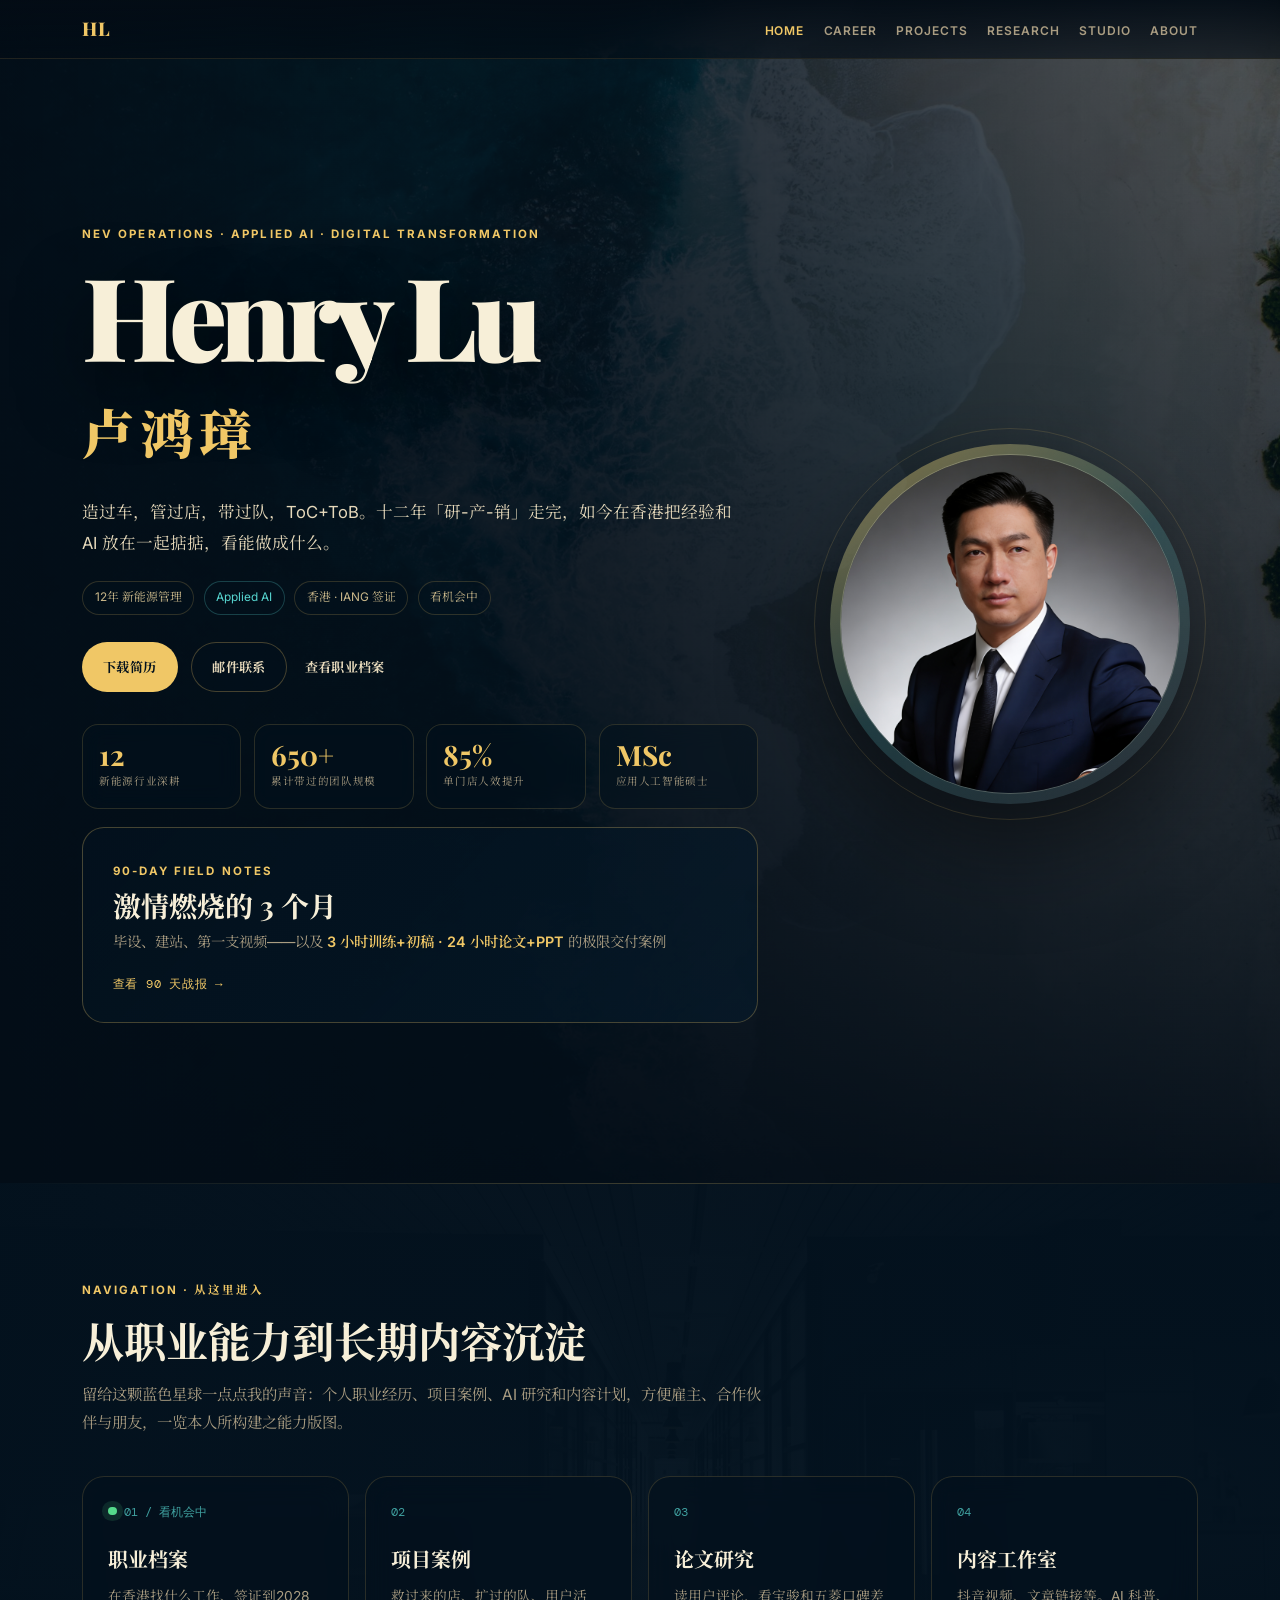
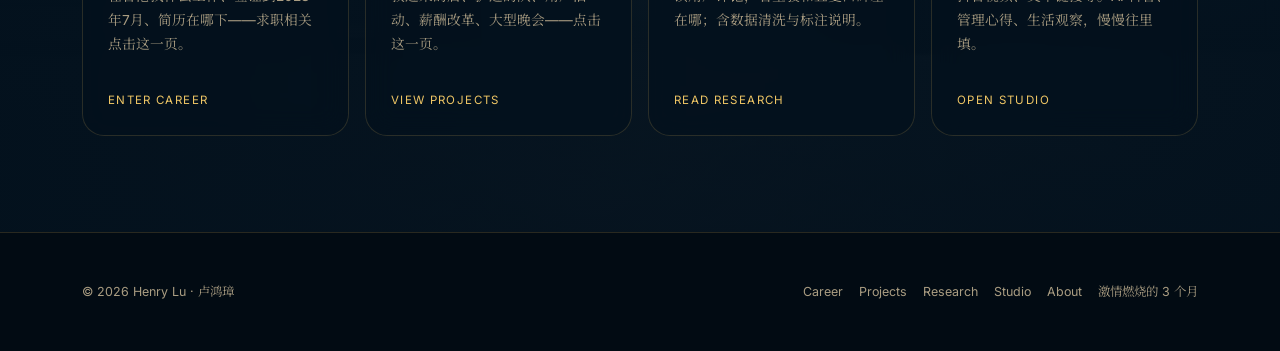
==== index.html @ b880b1a6 "Rewrite site copy: plain voice, no buzzwords, warmer tone. Align labels and body text across home, a" ====
﻿<!DOCTYPE html>
<html lang="zh-CN">

<head>
  <meta charset="UTF-8">
  <meta name="viewport" content="width=device-width, initial-scale=1.0">
  <link rel="icon"
    href="data:image/svg+xml,<svg xmlns=%22http://www.w3.org/2000/svg%22 viewBox=%220 0 100 100%22><text y=%22.9em%22 font-size=%2290%22>🌊</text></svg>">
  <title>Henry Lu | 卢鸿璋</title>
  <meta name="description" content="Henry Lu / 卢鸿璋，12年新能源汽车全链路操盘者，香港应用人工智能硕士，用 AI 系统化业务洞察、职业转型与内容生产。">
  <meta property="og:title" content="Henry Lu / 卢鸿璋">
  <meta property="og:description" content="12年新能源汽车操盘经验 × Applied AI × 内容生产系统。">
  <meta property="og:type" content="website">
  <meta property="og:url" content="https://hongzhangxiu.xyz/">
  <meta property="og:image" content="https://hongzhangxiu.xyz/assets/img/photo_hero.png">
  <meta name="twitter:card" content="summary_large_image">
  <link rel="preconnect" href="https://fonts.googleapis.com">
  <link rel="preconnect" href="https://fonts.gstatic.com" crossorigin>
  <link
    href="https://fonts.googleapis.com/css2?family=Playfair+Display:wght@500;700;800;900&family=Noto+Serif+SC:wght@400;600;700;900&family=Inter:wght@400;500;600;700&family=DM+Mono&display=swap"
    rel="stylesheet">
  <link rel="stylesheet" href="css/site.css">
</head>

<body data-page="home">
  <nav class="nav">
    <div class="nav-inner">
      <a href="index.html" class="nav-logo">HL</a>
      <ul class="nav-links">
        <li><a href="index.html" data-nav="home">Home</a></li>
        <li><a href="career.html" data-nav="career">Career</a></li>
        <li><a href="projects.html" data-nav="projects">Projects</a></li>
        <li><a href="research.html" data-nav="research">Research</a></li>
        <li><a href="studio.html" data-nav="studio">Studio</a></li>
        <li><a href="about.html" data-nav="about">About</a></li>
      </ul>
    </div>
  </nav>
  <section class="hero">
    <div class="hero-bg"></div>
    <div class="hero-content">
      <div class="hero-text rev">
        <div class="eyebrow">NEV Operations · Applied AI · Digital Transformation</div>
        <h1 class="hero-name">Henry Lu</h1>
        <div class="hero-cn">卢鸿璋</div>
        <p class="hero-sub">造过车，管过店，带过队，ToC+ToB。十二年「研-产-销」走完，如今在香港把经验和 AI 放在一起掂掂，看能做成什么。</p>
        <div class="identity-row">
          <span class="pill">12年 新能源管理</span><span class="pill cyan">Applied AI</span><span class="pill">香港 · IANG 签证</span><span class="pill">看机会中</span>
        </div>
        <div class="hero-cta"><a class="btn btn-primary" href="assets/docs/卢鸿璋的简历_2026.pdf" download>下载简历</a><a
            class="btn btn-ghost" href="mailto:hongzhang99@163.com">邮件联系</a><a class="btn btn-text"
            href="career.html">查看职业档案</a></div>
        <div class="hero-stats">
          <div class="stat"><strong>12</strong><span>新能源行业深耕</span></div>
          <div class="stat"><strong>650+</strong><span>累计带过的团队规模</span></div>
          <div class="stat"><strong>85%</strong><span>单门店人效提升</span></div>
          <div class="stat"><strong>MSc</strong><span>应用人工智能硕士</span></div>
        </div>
        <a class="journey-banner journey-banner-hero rev" href="journey.html">
          <div class="journey-banner-inner">
            <div class="journey-banner-text">
              <span class="sec-label">90-Day Field Notes</span>
              <h3>激情燃烧的 3 个月</h3>
              <p>毕设、建站、第一支视频——以及 <strong>3 小时训练+初稿 · 24 小时论文+PPT</strong> 的极限交付案例</p>
            </div>
            <span class="journey-banner-arrow">查看 90 天战报 →</span>
          </div>
        </a>
      </div>
      <div class="hero-photo rev"><img src="assets/img/photo_hero.png" width="1024" height="1365"
          alt="Henry Lu portrait"></div>
    </div>
  </section>
  <div class="wave"></div>
  <section class="section-bg bg-office">
    <div class="container">
      <div class="rev">
        <div class="sec-label">Navigation · 从这里进入</div>
        <h2 class="sec-title">从职业能力到长期内容沉淀</h2>
        <p class="sec-desc">留给这颗蓝色星球一点点我的声音：个人职业经历、项目案例、AI 研究和内容计划，方便雇主、合作伙伴与朋友，一览本人所构建之能力版图。</p>
      </div>
      <div class="portal-grid">
        <a class="portal-card rev" href="career.html">
          <div class="portal-num"><span class="open-dot"></span>01 / 看机会中</div>
          <h3>职业档案</h3>
          <p>在香港找什么工作、签证到2028年7月、简历在哪下——求职相关点击这一页。</p>
          <div class="portal-arrow">Enter Career</div>
        </a>
        <a class="portal-card rev" href="projects.html">
          <div class="portal-num">02</div>
          <h3>项目案例</h3>
          <p>救过来的店、扩过的队、用户活动、薪酬改革、大型晚会——点击这一页。</p>
          <div class="portal-arrow">View Projects</div>
        </a>
        <a class="portal-card rev" href="research.html">
          <div class="portal-num">03</div>
          <h3>论文研究</h3>
          <p>读用户评论，看宝骏和五菱口碑差在哪；含数据清洗与标注说明。</p>
          <div class="portal-arrow">Read Research</div>
        </a>
        <a class="portal-card rev" href="studio.html">
          <div class="portal-num">04</div>
          <h3>内容工作室</h3>
          <p>抖音视频、文章链接等。AI 科普、管理心得、生活观察，慢慢往里填。</p>
          <div class="portal-arrow">Open Studio</div>
        </a>
      </div>
    </div>
  </section>
  <footer>
    <div class="container footer-inner">
      <div>&copy; 2026 Henry Lu · 卢鸿璋</div>
      <div class="footer-links">
        <a href="career.html">Career</a>
        <a href="projects.html">Projects</a>
        <a href="research.html">Research</a>
        <a href="studio.html">Studio</a>
        <a href="about.html">About</a>
        <a href="journey.html">激情燃烧的 3 个月</a>
      </div>
    </div>
  </footer>
  <script src="js/site.js"></script>
</body>

</html>
---- css/site.css ----
*{margin:0;padding:0;box-sizing:border-box}
:root{
  --deep:#03111d;--deep2:#061a2a;--ink:#081018;
  --sand:#f7efd8;--sand2:#e6d9bb;--sand3:#cbb98b;
  --gold:#d4a574;--gold2:#f0c766;--cyan:#57d7d1;
  --text:#f2ead6;--muted:#aa9d82;
  --glass:rgba(3,17,29,.68);--glass2:rgba(255,255,255,.045);--border:rgba(240,199,102,.16);
  --radius:18px;--max:1180px;
}
html{scroll-behavior:smooth}
body{font-family:'Inter','Noto Serif SC',-apple-system,BlinkMacSystemFont,'Segoe UI','Microsoft YaHei',Arial,sans-serif;background:var(--deep);color:var(--text);line-height:1.75;-webkit-font-smoothing:antialiased;overflow-x:hidden}
h1,h2,h3{font-family:'Playfair Display','Noto Serif SC',Georgia,'Times New Roman','Microsoft YaHei',serif}
a{color:var(--gold2);text-decoration:none;transition:color .2s,border-color .2s,transform .25s,background .25s}
a:hover{color:var(--gold)}
::selection{background:var(--gold);color:var(--deep)}
.nav{position:fixed;top:0;width:100%;z-index:50;background:linear-gradient(180deg,rgba(3,12,21,.94),rgba(3,12,21,.62));backdrop-filter:blur(18px);border-bottom:1px solid rgba(240,199,102,.12)}
.nav-inner{max-width:var(--max);height:58px;margin:0 auto;padding:0 2rem;display:flex;align-items:center;gap:2rem}
.nav-logo{font-family:'Playfair Display',serif;font-weight:800;font-size:1.18rem;color:var(--gold2);margin-right:auto;letter-spacing:.04em}
.nav-links{display:flex;gap:1.2rem;list-style:none;flex-wrap:wrap}.nav-links a{font-size:.75rem;text-transform:uppercase;letter-spacing:.08em;color:var(--muted);font-weight:600}.nav-links a.active,.nav-links a:hover{color:var(--gold2)}
.container{max-width:var(--max);margin:0 auto;padding:0 2rem}.narrow{max-width:760px}.mono{font-family:'DM Mono',monospace}.accent-cyan{color:var(--cyan)}
.btn{display:inline-flex;align-items:center;justify-content:center;padding:.8rem 1.25rem;border-radius:999px;font-size:.82rem;font-weight:700;border:1px solid transparent;letter-spacing:.03em}.btn-primary{background:var(--gold2);color:var(--deep)}.btn-primary:hover{background:var(--gold);color:var(--deep);transform:translateY(-2px)}.btn-ghost{border-color:rgba(240,199,102,.28);color:var(--sand2);background:rgba(3,17,29,.38)}.btn-ghost:hover{border-color:var(--gold2);color:var(--gold2);transform:translateY(-2px)}.btn-text{padding:.8rem .2rem;color:var(--sand2);background:transparent}.btn-text:hover{color:var(--gold2);transform:translateX(3px)}
.hero{position:relative;min-height:100vh;display:flex;align-items:center;overflow:hidden}.hero-bg{position:absolute;inset:0;background:url('../assets/img/ocean_deep.jpg') center/cover no-repeat;transform:scale(1.03)}.hero-bg::after{content:'';position:absolute;inset:0;background:linear-gradient(90deg,rgba(3,13,23,.98),rgba(3,13,23,.84) 48%,rgba(3,13,23,.55)),linear-gradient(180deg,rgba(3,13,23,.12),rgba(3,13,23,.96)),radial-gradient(circle at 72% 36%,rgba(87,215,209,.18),transparent 25%)}
.hero-content{position:relative;z-index:2;width:100%;display:grid;grid-template-columns:minmax(0,1.618fr) minmax(280px,.9fr);gap:clamp(2.2rem,5vw,4.8rem);align-items:center;max-width:var(--max);margin:0 auto;padding:8rem 2rem 4rem}.eyebrow,.page-eyebrow,.sec-label{font-size:.72rem;letter-spacing:.18em;text-transform:uppercase;color:var(--gold2);font-weight:700;margin-bottom:.9rem}.hero-name{font-size:clamp(4rem,9vw,7.6rem);font-weight:900;line-height:.96;letter-spacing:-.055em;color:var(--sand);text-shadow:0 22px 70px rgba(0,0,0,.58)}.hero-cn{font-family:'Noto Serif SC',serif;font-size:clamp(2rem,4.2vw,3.3rem);color:var(--gold2);font-weight:900;letter-spacing:.1em;margin:1rem 0 1.2rem}.hero-sub{font-size:1.04rem;color:var(--sand2);max-width:660px;line-height:1.9;margin-bottom:1.3rem}.identity-row{display:flex;gap:.6rem;flex-wrap:wrap;margin-bottom:1.7rem}.pill{padding:.35rem .72rem;border:1px solid rgba(240,199,102,.18);border-radius:999px;background:rgba(3,17,29,.42);font-size:.74rem;color:var(--sand3)}.pill.cyan{border-color:rgba(87,215,209,.25);color:var(--cyan)}.hero-cta{display:flex;gap:.85rem;flex-wrap:wrap;margin-bottom:2rem}.hero-stats{display:grid;grid-template-columns:repeat(4,minmax(0,1fr));gap:.8rem;max-width:760px}.stat{min-width:0;padding:1rem;background:rgba(3,17,29,.54);border:1px solid var(--border);border-radius:16px;backdrop-filter:blur(12px)}.stat strong{display:block;font-family:'Playfair Display',serif;font-size:1.75rem;color:var(--gold2);line-height:1}.stat span{display:block;margin-top:.25rem;color:var(--muted);font-size:.66rem;letter-spacing:.06em;text-transform:uppercase}.hero-photo{position:relative;justify-self:center;width:min(360px,100%);aspect-ratio:1;border-radius:50%;padding:10px;background:linear-gradient(145deg,rgba(240,199,102,.5),rgba(87,215,209,.16),rgba(255,255,255,.05));box-shadow:0 35px 100px rgba(0,0,0,.52)}.hero-photo::after{content:'';position:absolute;inset:-16px;border-radius:50%;border:1px solid rgba(240,199,102,.14);pointer-events:none}.hero-photo img{width:100%;height:100%;object-fit:cover;object-position:50% 38%;border-radius:50%;border:1px solid rgba(247,239,216,.22);display:block}
.page-hero{position:relative;min-height:52vh;display:flex;align-items:flex-end;margin-top:58px;overflow:hidden}.page-hero-bg{position:absolute;inset:0;background:var(--page-bg,url('../assets/img/ocean_waves_hd.jpg')) center/cover no-repeat;transform:scale(1.04)}.page-hero-bg::after{content:'';position:absolute;inset:0;background:radial-gradient(circle at 80% 32%,rgba(87,215,209,.18),transparent 24%),linear-gradient(180deg,rgba(3,13,23,.5),rgba(3,13,23,.96) 82%)}.page-hero .container{position:relative;z-index:2;padding:5rem 2rem 4rem}.page-title{font-size:clamp(2.4rem,5vw,4.3rem);line-height:1.08;color:var(--sand);font-weight:900;max-width:880px}.page-lead{margin-top:1rem;color:var(--sand2);font-size:1.04rem;line-height:1.9;max-width:720px}.page-bg-career{--page-bg:url('../assets/img/office_cityview.jpg')}.page-bg-projects{--page-bg:url('../assets/img/ocean_waves_hd.jpg')}.page-bg-research{--page-bg:url('../assets/img/hero_mountain.jpg')}.page-bg-studio{--page-bg:url('../assets/img/office_team.jpg')}.page-bg-about{--page-bg:url('../assets/img/ocean_calm.jpg')}
section{position:relative;padding:96px 0;background:linear-gradient(180deg,rgba(3,17,29,.98),rgba(6,26,42,.94),rgba(3,17,29,.98))}.section-bg::before{content:'';position:absolute;inset:0;background:var(--section-bg) center/cover no-repeat;opacity:.12}.section-bg::after{content:'';position:absolute;inset:0;background:linear-gradient(90deg,rgba(3,17,29,.97),rgba(3,17,29,.78),rgba(3,17,29,.94))}section .container{position:relative;z-index:1}.bg-ocean{--section-bg:url('../assets/img/ocean_waves_hd.jpg')}.bg-office{--section-bg:url('../assets/img/office_cityview.jpg')}.bg-mountain{--section-bg:url('../assets/img/hero_mountain.jpg')}.bg-team{--section-bg:url('../assets/img/office_team.jpg')}.bg-calm{--section-bg:url('../assets/img/ocean_calm.jpg')}.sec-title{font-size:clamp(1.8rem,3.3vw,2.7rem);line-height:1.25;color:var(--sand);max-width:800px}.sec-desc{color:var(--muted);font-size:.96rem;line-height:1.85;max-width:680px;margin-top:.8rem;margin-bottom:2.4rem}.wave{height:1px;background:linear-gradient(90deg,transparent,rgba(240,199,102,.24),transparent)}
.portal-grid{display:grid;grid-template-columns:repeat(4,minmax(0,1fr));gap:1rem}.portal-card{position:relative;display:flex;min-height:260px;padding:1.55rem;border:1px solid var(--border);border-radius:22px;background:var(--glass);backdrop-filter:blur(14px);overflow:hidden;flex-direction:column}.portal-card:hover{transform:translateY(-4px);border-color:rgba(240,199,102,.34)}.portal-num{font-family:'DM Mono',monospace;color:rgba(87,215,209,.72);font-size:.74rem;margin-bottom:1.2rem}.portal-card h3{font-size:1.25rem;color:var(--sand);margin-bottom:.55rem}.portal-card p{color:var(--muted);font-size:.86rem;line-height:1.72}.portal-arrow{margin-top:auto;padding-top:1.2rem;color:var(--gold2);font-size:.72rem;text-transform:uppercase;letter-spacing:.12em}.open-dot{display:inline-block;width:.55rem;height:.55rem;border-radius:50%;background:#55d98b;box-shadow:0 0 0 6px rgba(85,217,139,.12);margin-right:.45rem}.card-grid{display:grid;grid-template-columns:repeat(2,minmax(0,1fr));gap:1.2rem;align-items:stretch}.card,.feature-card{background:var(--glass);border:1px solid var(--border);border-radius:20px;padding:1.6rem;backdrop-filter:blur(12px)}.feature-card{padding:2rem;min-width:0}.feature-card.wide{grid-column:span 2}.feature-card.has-media.wide{display:grid;grid-template-columns:minmax(0,1.15fr) minmax(260px,.85fr);gap:1.6rem;align-items:start}.feature-card.has-media .card-photo{margin:0;min-width:0}.feature-card.has-media .card-photo img{width:100%;height:auto;display:block;border-radius:16px;border:1px solid rgba(247,239,216,.18);object-fit:cover;aspect-ratio:4/3;box-shadow:0 18px 50px rgba(0,0,0,.4)}.feature-card.has-media .card-photo figcaption{margin-top:.55rem;font-size:.72rem;color:var(--muted);line-height:1.5}.metric{font-family:'Playfair Display',serif;font-size:clamp(2rem,3.6vw,3.1rem);line-height:1;color:var(--gold2);margin-bottom:.8rem;overflow-wrap:anywhere}.tag{font-size:.68rem;text-transform:uppercase;letter-spacing:.12em;color:var(--cyan);font-family:'DM Mono',monospace;margin-bottom:.5rem}.card h3,.feature-card h3{font-size:1.18rem;color:var(--sand);margin-bottom:.5rem}.card p,.feature-card p,.card li,.feature-card li{color:var(--muted);font-size:.88rem;line-height:1.75}.feature-card ul{margin:.8rem 0 0 1.1rem}.tags{display:flex;flex-wrap:wrap;gap:.4rem;margin-top:1rem}.tags span{font-size:.72rem;color:var(--sand3);border:1px solid rgba(240,199,102,.14);border-radius:999px;padding:.18rem .55rem;background:rgba(255,255,255,.03)}
.timeline{position:relative;padding-left:2.2rem}.timeline::before{content:'';position:absolute;left:5px;top:0;bottom:0;width:1px;background:linear-gradient(var(--gold2),rgba(240,199,102,.05))}.tl-item{position:relative;margin-bottom:2rem}.tl-item::before{content:'';position:absolute;left:-2.2rem;top:.45rem;width:11px;height:11px;border-radius:50%;background:var(--gold2);box-shadow:0 0 18px rgba(240,199,102,.35)}.tl-period{font-family:'DM Mono',monospace;font-size:.72rem;color:var(--cyan);margin-bottom:.25rem}.tl-item h3{font-size:1.1rem;color:var(--sand);margin-bottom:.15rem}.tl-org,.tl-desc{color:var(--muted);font-size:.88rem;max-width:760px}.res-grid,.pipe-steps{display:grid;grid-template-columns:repeat(4,minmax(0,1fr));gap:1rem}.pipe-steps{margin-top:1.25rem}.rg,.pipe-step{display:flex;flex-direction:column;align-items:center;justify-content:center;text-align:center;padding:1.75rem 1.4rem;gap:.7rem;border:1px solid var(--border);border-radius:18px;background:rgba(255,255,255,.035);min-width:0;min-height:9.5rem}.rg-v,.ps-n{font-family:'Playfair Display',serif;font-size:1.7rem;color:var(--gold2);line-height:1}.rg-l,.ps-t{font-family:'DM Mono',monospace;font-size:.66rem;text-transform:uppercase;letter-spacing:.08em;color:var(--muted);overflow-wrap:anywhere;line-height:1.4}.pipe-step p{font-size:.78rem;color:var(--muted);margin:0;line-height:1.55;max-width:12em}section.section-tight-bottom{padding-top:72px;padding-bottom:36px}section.section-tight-top{padding-top:36px;padding-bottom:72px}.split{display:grid;grid-template-columns:minmax(220px,.72fr) minmax(0,1.28fr);gap:3rem;align-items:center}.portrait{width:min(300px,100%);aspect-ratio:1;border-radius:50%;object-fit:cover;object-position:50% 35%;border:1px solid rgba(247,239,216,.22);box-shadow:0 24px 70px rgba(0,0,0,.5);background:rgba(255,255,255,.04);justify-self:center}.contact-grid{display:grid;grid-template-columns:repeat(2,minmax(0,1fr));gap:1rem}.contact-card{display:flex;gap:1rem;align-items:center;padding:1.2rem;border:1px solid var(--border);border-radius:18px;background:var(--glass);min-width:0}.contact-card>div:last-child{min-width:0}.contact-icon{width:38px;height:38px;flex:0 0 38px;border-radius:50%;display:flex;align-items:center;justify-content:center;background:rgba(240,199,102,.1);color:var(--gold2);font-weight:800}.contact-label{font-size:.66rem;text-transform:uppercase;letter-spacing:.08em;color:var(--muted)}.contact-val{color:var(--sand);font-size:.9rem;overflow-wrap:anywhere}.note{border-left:2px solid var(--gold2);padding:1rem 1.2rem;background:rgba(255,255,255,.035);border-radius:0 16px 16px 0;color:var(--sand2);line-height:1.85}.table{width:100%;border-collapse:collapse;font-size:.86rem}.table th,.table td{padding:.8rem 1rem;border-bottom:1px solid var(--border);text-align:left}.table th{font-family:'DM Mono',monospace;color:var(--cyan);font-size:.68rem;text-transform:uppercase;letter-spacing:.08em}.table td{color:var(--muted)}
.metric-note{margin-top:1.25rem;color:var(--sand2);font-size:.9rem;line-height:1.85;max-width:860px}.finding-group{margin-top:1.35rem;padding-top:1.2rem;border-top:1px solid var(--border)}.finding-group:first-of-type{margin-top:.6rem;padding-top:0;border-top:none}.finding-group h4{font-size:.98rem;color:var(--sand);margin-bottom:.55rem;font-family:'Noto Serif SC',serif}.finding-group p{color:var(--muted);font-size:.86rem;line-height:1.75;margin-bottom:.5rem}.finding-group ul{margin:.4rem 0 0 1.1rem}.finding-group li{color:var(--muted);font-size:.86rem;line-height:1.75;margin-bottom:.35rem}.finding-tags{display:flex;flex-wrap:wrap;gap:.35rem;margin-top:.65rem}.finding-tags span{font-size:.7rem;color:var(--cyan);font-family:'DM Mono',monospace;letter-spacing:.04em}.findings-wide{margin-top:1.2rem}.media-grid{display:grid;grid-template-columns:repeat(3,minmax(0,1fr));gap:1.2rem;margin-top:1.5rem}.media-card{display:flex;flex-direction:column;min-width:0;border:1px solid var(--border);border-radius:20px;background:var(--glass);overflow:hidden;transition:border-color .25s,transform .25s}.media-card:hover{border-color:rgba(240,199,102,.34);transform:translateY(-3px)}.media-card.is-link{cursor:pointer;text-decoration:none;color:inherit}.media-thumb{position:relative;aspect-ratio:9/16;background:linear-gradient(160deg,rgba(6,26,42,.95),rgba(3,17,29,.88));border-bottom:1px solid var(--border)}.media-thumb img{width:100%;height:100%;object-fit:cover;display:block}.media-placeholder{display:flex;flex-direction:column;align-items:center;justify-content:center;height:100%;padding:1.5rem;text-align:center;gap:.6rem}.media-placeholder .play{width:52px;height:52px;border-radius:50%;border:1px solid rgba(240,199,102,.35);display:flex;align-items:center;justify-content:center;color:var(--gold2);font-size:1.1rem;background:rgba(240,199,102,.08)}.media-placeholder span{font-size:.72rem;color:var(--muted);line-height:1.5}.media-body{padding:1.1rem 1.15rem 1.25rem}.media-body h3{font-size:1rem;color:var(--sand);margin-bottom:.35rem;line-height:1.35}.media-body p{font-size:.8rem;color:var(--muted);line-height:1.6;margin:0}.media-meta{display:flex;flex-wrap:wrap;gap:.35rem;margin-top:.65rem}.media-meta span,.publish-meta span{font-size:.68rem;color:var(--cyan);font-family:'DM Mono',monospace;letter-spacing:.04em}.publish-grid{display:grid;grid-template-columns:repeat(2,minmax(0,1fr));gap:1rem;margin-top:1.5rem}.publish-card{display:block;padding:1.25rem 1.35rem;border:1px solid var(--border);border-radius:18px;background:var(--glass);text-decoration:none;color:inherit;transition:border-color .25s,transform .25s}.publish-card:hover{border-color:rgba(240,199,102,.34);transform:translateY(-2px)}.publish-card h3{font-size:1.05rem;color:var(--sand);margin-bottom:.4rem}.publish-card p{font-size:.84rem;color:var(--muted);line-height:1.65;margin:0}.publish-card.is-slot{border-style:dashed;background:rgba(255,255,255,.02)}.publish-card.is-slot h3{color:var(--sand3)}.slot-hint{font-size:.72rem;color:var(--muted);margin-top:1rem;line-height:1.6}
.wb-legend{display:flex;flex-wrap:wrap;gap:.75rem;margin-top:1.25rem}.wb-legend span{font-size:.78rem;color:var(--sand2);padding:.35rem .75rem;border-radius:999px;border:1px solid var(--border);background:rgba(255,255,255,.03)}.wb-steps{display:flex;flex-direction:column;gap:1.25rem;margin-top:2rem}.wb-step{display:grid;grid-template-columns:auto 1fr auto;gap:1rem 1.25rem;align-items:start;padding:1.5rem 1.35rem;border:1px solid var(--border);border-radius:20px;background:var(--glass)}.wb-step.is-done{border-color:rgba(85,217,139,.28);background:rgba(85,217,139,.04)}.wb-num{font-family:'Playfair Display',serif;font-size:1.85rem;line-height:1;color:var(--gold2);min-width:2.2rem}.wb-head{min-width:0}.wb-head h2{font-size:1.2rem;color:var(--sand);margin-bottom:.45rem;line-height:1.35}.wb-role{display:inline-block;font-size:.68rem;font-family:'DM Mono',monospace;letter-spacing:.06em;text-transform:uppercase;padding:.22rem .55rem;border-radius:999px;margin-bottom:.65rem}.wb-role.agent{color:var(--cyan);border:1px solid rgba(87,215,209,.35);background:rgba(87,215,209,.08)}.wb-role.human{color:var(--gold2);border:1px solid rgba(240,199,102,.35);background:rgba(240,199,102,.08)}.wb-role.both{color:var(--sand);border:1px solid rgba(247,239,216,.22);background:rgba(255,255,255,.05)}.wb-body p,.wb-body li{color:var(--muted);font-size:.88rem;line-height:1.75}.wb-body p{margin-bottom:.65rem}.wb-body ul{margin:.5rem 0 0 1.1rem}.wb-body h4{font-size:.92rem;color:var(--sand2);margin:1rem 0 .45rem;font-family:'Noto Serif SC',serif}.wb-body h4:first-child{margin-top:.35rem}.wb-code-wrap{position:relative;margin-top:.75rem}.wb-code{display:block;width:100%;padding:1rem 1.1rem;border-radius:14px;border:1px solid rgba(87,215,209,.22);background:rgba(3,17,29,.85);color:var(--sand2);font-family:'DM Mono',monospace;font-size:.72rem;line-height:1.55;overflow-x:auto;white-space:pre;margin:0}.wb-copy{position:absolute;top:.55rem;right:.55rem;padding:.35rem .65rem;font-size:.68rem;border-radius:999px;border:1px solid var(--border);background:rgba(3,17,29,.9);color:var(--gold2);cursor:pointer;font-family:'DM Mono',monospace}.wb-copy:hover{border-color:var(--gold2)}.wb-note{font-size:.8rem;color:var(--sand3);margin-top:.65rem;line-height:1.65}.wb-done-btn{width:2.5rem;height:2.5rem;border-radius:50%;border:2px solid rgba(240,199,102,.35);background:transparent;color:transparent;cursor:pointer;flex-shrink:0;transition:border-color .2s,background .2s,box-shadow .2s}.wb-done-btn:hover{border-color:var(--gold2)}.wb-done-btn.is-checked{border-color:#55d98b;background:#55d98b;box-shadow:0 0 0 6px rgba(85,217,139,.12)}.wb-checklist{margin-top:.85rem;display:flex;flex-direction:column;gap:.55rem}.wb-check-item{display:flex;align-items:flex-start;gap:.75rem;padding:.55rem .65rem;border-radius:12px;background:rgba(255,255,255,.02)}.wb-check-item.is-checked .wb-check-label{color:var(--sand3);text-decoration:line-through;text-decoration-color:rgba(170,157,130,.5)}.wb-check-btn{width:1.35rem;height:1.35rem;border-radius:50%;border:2px solid rgba(240,199,102,.3);background:transparent;cursor:pointer;flex-shrink:0;margin-top:.15rem;transition:border-color .2s,background .2s}.wb-check-btn.is-checked{border-color:#55d98b;background:#55d98b}.wb-check-label{flex:1;font-size:.86rem;color:var(--muted);line-height:1.6}.wb-check-label strong{color:var(--sand2);font-weight:600}.wb-progress{font-size:.78rem;color:var(--muted);margin-top:1.5rem;font-family:'DM Mono',monospace}.wb-back{margin-top:1.5rem}
.funnel-chain{display:flex;flex-wrap:wrap;align-items:center;justify-content:center;gap:.5rem .35rem;margin:1.35rem 0 1.6rem}.funnel-chip{padding:.9rem 1rem;border:1px solid var(--border);border-radius:14px;background:rgba(255,255,255,.04);text-align:center;min-width:4.8rem}.funnel-chip strong{display:block;font-family:'Playfair Display',serif;font-size:1.45rem;line-height:1.1;color:var(--gold2)}.funnel-chip span{display:block;margin-top:.3rem;font-size:.68rem;color:var(--muted);font-family:'DM Mono',monospace;letter-spacing:.04em}.funnel-arrow{color:var(--cyan);font-size:1.1rem;padding:0 .15rem}
body[data-page="about"] .card-grid{margin-top:0;gap:1.35rem}
body[data-page="about"] .feature-card{padding:2.45rem 2.55rem 2.5rem}
body[data-page="about"] .feature-card h3{margin-bottom:.7rem}
body[data-page="studio"] .studio-section-head{margin-bottom:.25rem}
body[data-page="studio"] .card-grid{margin-top:1.35rem;gap:1.35rem}
body[data-page="studio"] .feature-card{padding:2.45rem 2.55rem 2.5rem}
body[data-page="studio"] .feature-card .tag{margin-bottom:.85rem}
body[data-page="studio"] .feature-card h3{margin-bottom:.7rem}
body[data-page="studio"] .publish-card{padding:1.55rem 1.65rem 1.6rem}
body[data-page="studio"] .media-body{padding:1.25rem 1.35rem 1.4rem}
body[data-page="studio"] .studio-video-scroll{overflow-x:auto;overflow-y:visible;-webkit-overflow-scrolling:touch;margin-top:1.5rem;padding-bottom:.35rem}
body[data-page="studio"] .studio-video-row{display:grid!important;grid-template-columns:repeat(3,minmax(0,1fr))!important;gap:clamp(.65rem,2vw,1.1rem);margin-top:0;min-width:0;width:100%;max-width:760px;margin-left:auto;margin-right:auto}
body[data-page="studio"] .studio-video-row .media-card.rev,body[data-page="studio"] .studio-video-row .media-card{opacity:1!important;transform:none!important}
body[data-page="studio"] .studio-video-row .media-card{border:none;background:transparent;backdrop-filter:none;box-shadow:none;padding:0}
body[data-page="studio"] .studio-video-row .media-card:hover{border-color:transparent;transform:translateY(-3px)}
body[data-page="studio"] .phone-shell{width:100%;max-width:172px;margin:0 auto;padding:3px;border-radius:34px;background:linear-gradient(145deg,#1c1c1e,#050506);border:1.5px solid rgba(80,80,88,.55);box-shadow:0 18px 48px rgba(0,0,0,.55),0 0 0 1px rgba(255,255,255,.04)}
body[data-page="studio"] .phone-screen{position:relative;border-radius:30px;overflow:hidden;background:#000}
body[data-page="studio"] .phone-island{position:absolute;top:7px;left:50%;transform:translateX(-50%);width:32%;max-width:46px;height:5px;background:#000;border-radius:999px;z-index:3;box-shadow:0 0 0 1px rgba(255,255,255,.04)}
body[data-page="studio"] .phone-shell .media-thumb{border-radius:0;border:none;aspect-ratio:9/16;width:100%;padding-top:12px;overflow:hidden}
body[data-page="studio"] .phone-shell .media-thumb img{width:100%;height:auto;aspect-ratio:9/16;object-fit:cover;object-position:center top;display:block}
body[data-page="studio"] .studio-roster{list-style:none;margin-top:1.1rem;display:flex;flex-direction:column;gap:.45rem}
body[data-page="studio"] .studio-roster-item{display:grid;grid-template-columns:auto 1fr auto auto;gap:.65rem 1rem;align-items:center;padding:.75rem 1rem;border:1px solid var(--border);border-radius:14px;background:rgba(255,255,255,.03);text-decoration:none;color:inherit;transition:border-color .2s,background .2s,transform .2s}
body[data-page="studio"] a.studio-roster-item:hover{border-color:rgba(240,199,102,.32);background:rgba(255,255,255,.05);transform:translateX(3px)}
body[data-page="studio"] .sr-num{font-family:'DM Mono',monospace;font-size:.68rem;color:rgba(87,215,209,.85);min-width:1.4rem}
body[data-page="studio"] .sr-main strong{display:block;font-size:.92rem;color:var(--sand);font-weight:600;line-height:1.35}
body[data-page="studio"] .sr-main small{display:block;margin-top:.15rem;font-size:.76rem;color:var(--muted);line-height:1.45}
body[data-page="studio"] .sr-tags{display:flex;flex-wrap:wrap;gap:.3rem;justify-content:flex-end}
body[data-page="studio"] .sr-tags span{font-size:.62rem;font-family:'DM Mono',monospace;color:var(--cyan);letter-spacing:.04em}
body[data-page="studio"] .sr-arrow{color:var(--gold2);font-size:.85rem;opacity:.7}
body[data-page="studio"] .studio-roster-grid{display:grid;gap:.65rem;margin-top:1.1rem}
body[data-page="studio"] .studio-roster-grid.cols-3{grid-template-columns:repeat(3,minmax(0,1fr))}
body[data-page="studio"] .studio-roster-grid.cols-4{grid-template-columns:repeat(4,minmax(0,1fr))}
body[data-page="studio"] .studio-roster-cell{padding:.85rem .95rem;border:1px solid var(--border);border-radius:14px;background:rgba(255,255,255,.03);min-width:0}
body[data-page="studio"] .studio-roster-cell .tag{margin-bottom:.45rem}
body[data-page="studio"] .studio-roster-cell h3{font-size:.9rem;color:var(--sand);margin-bottom:.35rem;line-height:1.35}
body[data-page="studio"] .studio-roster-cell p{font-size:.76rem;color:var(--muted);line-height:1.55;margin:0}
body[data-page="studio"] section.studio-flow-section{padding:1.5rem 0 2.75rem}
body[data-page="studio"] .studio-flow-row{display:grid;grid-template-columns:minmax(9.5rem,12.5rem) minmax(0,1fr);gap:.5rem clamp(1.25rem,3vw,2.25rem);align-items:end;margin:0}
body[data-page="studio"] .studio-flow-row .studio-flow-head{min-width:0;margin:0;padding-bottom:.15rem}
body[data-page="studio"] .studio-flow-row .studio-flow-head .sec-label{margin-bottom:.35rem}
body[data-page="studio"] .studio-flow-row .studio-flow-head .sec-title{margin:0;font-size:clamp(1.25rem,2.2vw,1.75rem);max-width:none;line-height:1.12;white-space:nowrap}
body[data-page="studio"] .studio-flow-row .flow-chart{margin:0;padding:0;justify-content:flex-start;flex-wrap:nowrap;gap:.35rem .28rem;align-items:center}
body[data-page="studio"] .studio-flow-row .fc-node{min-width:4.5rem;padding:.55rem .7rem}
body[data-page="studio"] .studio-flow-row .fc-d{display:none}
body[data-page="studio"] .studio-roster-2col{display:grid;grid-template-columns:repeat(2,minmax(0,1fr));gap:.65rem;margin-top:1.1rem;list-style:none;padding:0}
body[data-page="studio"] .studio-roster-2col .studio-roster-item{height:100%}
body[data-page="studio"] .flow-chart{display:flex;flex-wrap:wrap;align-items:center;justify-content:center;gap:.35rem .25rem;margin-top:1.25rem;padding:1rem 0}
body[data-page="studio"] .fc-node{display:flex;flex-direction:column;align-items:center;text-align:center;padding:.55rem .75rem;min-width:4.8rem;border:1px solid var(--border);border-radius:14px;background:rgba(255,255,255,.03)}
body[data-page="studio"] .fc-n{font-family:'Playfair Display',serif;font-size:.95rem;color:var(--gold2);line-height:1;letter-spacing:.02em}
body[data-page="studio"] .fc-t{font-size:.8rem;color:var(--sand);font-weight:600;margin:.2rem 0 0}
body[data-page="studio"] .fc-d{font-size:.68rem;color:var(--muted);line-height:1.35;max-width:6.5em}
body[data-page="studio"] .fc-arrow{width:1.35rem;height:1px;background:linear-gradient(90deg,rgba(240,199,102,.12),rgba(240,199,102,.55));position:relative;flex-shrink:0;margin-bottom:.35rem}
body[data-page="studio"] .fc-arrow::after{content:'';position:absolute;right:0;top:50%;transform:translateY(-50%);border:4px solid transparent;border-left:5px solid var(--gold2)}
@media(max-width:900px){body[data-page="studio"] .studio-roster-grid.cols-3,body[data-page="studio"] .studio-roster-grid.cols-4{grid-template-columns:repeat(2,minmax(0,1fr))}}
@media(max-width:820px){body[data-page="studio"] .studio-roster-2col{grid-template-columns:1fr}body[data-page="studio"] .studio-flow-row{grid-template-columns:1fr;gap:.65rem;align-items:start}body[data-page="studio"] .studio-flow-row .studio-flow-head .sec-title{white-space:normal}body[data-page="studio"] .studio-flow-row .flow-chart{justify-content:flex-start;flex-wrap:wrap}body[data-page="studio"] .studio-flow-row .fc-arrow{margin-bottom:0}}
@media(max-width:520px){body[data-page="studio"] .studio-roster-item{grid-template-columns:auto 1fr;gap:.5rem}body[data-page="studio"] .sr-tags,body[data-page="studio"] .sr-arrow{display:none}body[data-page="studio"] .studio-roster-grid.cols-3,body[data-page="studio"] .studio-roster-grid.cols-4{grid-template-columns:1fr}body[data-page="studio"] .studio-flow-row .studio-flow-head{white-space:normal}body[data-page="studio"] .flow-chart{flex-wrap:wrap}body[data-page="studio"] .fc-arrow{width:1px;height:1rem;margin:0 auto;transform:rotate(90deg)}}
body[data-page="studio"] .studio-video-row .media-body{padding:.7rem .2rem .25rem;text-align:center}
body[data-page="studio"] .studio-video-row .media-body h3{font-size:.8rem;line-height:1.35;margin-bottom:.25rem}
body[data-page="studio"] .studio-video-row .media-body p{display:none}
body[data-page="studio"] .studio-video-row .media-meta{justify-content:center;margin-top:.35rem}
body[data-page="studio"] .studio-video-row .media-meta span{font-size:.62rem}
@media(max-width:900px){body[data-page="studio"] .studio-video-row{grid-template-columns:repeat(3,minmax(0,1fr))!important;max-width:100%}body[data-page="studio"] .phone-shell{max-width:200px}}
footer{padding:3rem 0;border-top:1px solid var(--border);background:#020b13;color:var(--muted);font-size:.78rem}.footer-inner{display:flex;justify-content:space-between;gap:1rem;flex-wrap:wrap}.footer-links{display:flex;gap:1rem;flex-wrap:wrap}.footer-links a{color:var(--muted)}.footer-links a:hover{color:var(--gold2)}.rev{opacity:0;transform:translateY(18px);transition:opacity .65s ease,transform .65s ease}.rev.in{opacity:1;transform:translateY(0)}body[data-static] .rev,body[data-static] .rev.in{opacity:1;transform:none}
@media(max-width:1080px){.portal-grid{grid-template-columns:repeat(2,minmax(0,1fr))}.hero-stats{grid-template-columns:repeat(2,minmax(0,1fr))}}
@media(max-width:820px){.wb-step{grid-template-columns:1fr;gap:.75rem}.wb-done-btn{justify-self:end}.nav-inner{padding:0 1rem}.nav-links{gap:.7rem}.nav-links a{font-size:.66rem}.hero-content,.split{grid-template-columns:1fr;text-align:left}.hero-photo{width:min(280px,82vw);order:-1}.res-grid,.pipe-steps,.contact-grid{grid-template-columns:repeat(2,minmax(0,1fr))}.portal-grid,.card-grid{grid-template-columns:1fr}.feature-card.wide{grid-column:span 1}.feature-card.has-media.wide{grid-template-columns:1fr}.container{padding:0 1.2rem}.hero-content{padding:7rem 1.2rem 4rem}.hero-name{font-size:clamp(3.4rem,17vw,5rem)}.hero-stats{grid-template-columns:repeat(2,minmax(0,1fr))}section{padding:72px 0}section.section-tight-bottom{padding-top:56px;padding-bottom:28px}section.section-tight-top{padding-top:28px;padding-bottom:56px}.rg,.pipe-step{min-height:8.5rem;padding:1.5rem 1.1rem}.publish-grid{grid-template-columns:repeat(2,minmax(0,1fr))}body[data-page="studio"] .studio-video-row{grid-template-columns:repeat(3,minmax(0,1fr))!important}}
@media(max-width:520px){.nav{position:absolute}.nav-inner{height:auto;min-height:58px;align-items:flex-start;padding-top:.8rem;padding-bottom:.8rem}.nav-logo{padding-top:.05rem}.nav-links{justify-content:flex-end}.hero-content{padding-top:8.2rem}.hero-cta .btn{width:100%}.hero-cta .btn-text{width:auto}.res-grid,.pipe-steps,.contact-grid,.hero-stats,.publish-grid{grid-template-columns:1fr}.page-hero{margin-top:0}.metric{font-size:2rem}.table{display:block;overflow-x:auto;white-space:nowrap}body[data-page="studio"] .studio-video-row{grid-template-columns:repeat(3,minmax(108px,1fr))!important;min-width:360px}body[data-page="studio"] .phone-shell{max-width:168px}}
body[data-page="studio"] .studio-video-strip{display:flex;flex-direction:row;flex-wrap:nowrap;justify-content:center;align-items:flex-start;gap:clamp(.85rem,2.5vw,2rem);width:100%;max-width:100%;margin-top:1.5rem;padding:0 .25rem 1rem;overflow-x:auto;overflow-y:visible;-webkit-overflow-scrolling:touch}
body[data-page="studio"] .studio-phone-card{flex:0 0 auto;width:clamp(132px,15vw,200px);text-align:center;text-decoration:none;color:inherit;opacity:1;transform:none;transition:transform .25s ease}
body[data-page="studio"] .studio-phone-card:hover{transform:translateY(-4px)}
body[data-page="studio"] .studio-phone-frame{width:100%;padding:3px;border-radius:34px;background:linear-gradient(145deg,#1c1c1e,#050506);border:1.5px solid rgba(80,80,88,.55);box-shadow:0 18px 48px rgba(0,0,0,.55),0 0 0 1px rgba(255,255,255,.04)}
body[data-page="studio"] .studio-phone-screen{position:relative;border-radius:30px;overflow:hidden;background:#000;aspect-ratio:9/16}
body[data-page="studio"] .studio-phone-screen img{width:100%;height:100%;object-fit:cover;object-position:center top;display:block}
body[data-page="studio"] .studio-phone-notch{position:absolute;top:7px;left:50%;transform:translateX(-50%);width:32%;max-width:46px;height:5px;background:#000;border-radius:999px;z-index:2;box-shadow:0 0 0 1px rgba(255,255,255,.04)}
body[data-page="studio"] .studio-phone-title{margin:.7rem 0 .25rem;font-size:.82rem;line-height:1.35;color:var(--sand);font-weight:600}
body[data-page="studio"] .studio-phone-tags{display:flex;flex-wrap:wrap;justify-content:center;gap:.35rem;margin:0}
body[data-page="studio"] .studio-phone-tags span{font-size:.62rem;color:var(--cyan);font-family:'DM Mono',monospace;letter-spacing:.04em}
@media(max-width:520px){body[data-page="studio"] .studio-phone-card{width:clamp(108px,30vw,148px)}}
.page-bg-journey{--page-bg:url('../assets/img/hero_mountain.jpg')}
.journey-banner{display:block;margin-top:1.35rem;padding:1.65rem 1.85rem;border:1px solid rgba(240,199,102,.28);border-radius:22px;background:linear-gradient(135deg,rgba(3,17,29,.88),rgba(6,26,42,.72));text-decoration:none;color:inherit;transition:border-color .25s,transform .25s,box-shadow .25s}
.journey-banner:hover{border-color:rgba(240,199,102,.48);transform:translateY(-3px);box-shadow:0 18px 48px rgba(0,0,0,.35);color:inherit}
.journey-banner-inner{display:flex;align-items:center;justify-content:space-between;gap:1.25rem;flex-wrap:wrap}
.journey-banner-text h3{font-size:clamp(1.35rem,2.5vw,1.75rem);color:var(--sand);margin:.35rem 0 .45rem;line-height:1.25}
.journey-banner-text p{margin:0;color:var(--muted);font-size:.9rem;line-height:1.65;max-width:640px}
.journey-banner-text p strong{color:var(--gold2);font-weight:600}
.hero-text .journey-banner-hero{margin-top:1.15rem;display:block;width:100%}
.hero-text .journey-banner-hero .journey-banner-inner{align-items:flex-start}
.hero-text .journey-banner-hero .journey-banner-text p{max-width:none}
.journey-banner-arrow{color:var(--gold2);font-size:.78rem;font-family:'DM Mono',monospace;letter-spacing:.06em;text-transform:uppercase;white-space:nowrap}
.journey-about-note{margin-top:0}
.journey-inline-link{display:inline-block;margin-top:.75rem;font-weight:600}
body[data-page="journey"] .journey-hero-note{max-width:680px;margin-top:1.25rem}
body[data-page="journey"] .journey-hero-sub{font-size:.9rem;color:var(--sand3)}
body[data-page="journey"] .journey-stats{display:grid;grid-template-columns:repeat(4,minmax(0,1fr));gap:1rem}
body[data-page="journey"] .journey-stat{padding:1.25rem 1.1rem;border:1px solid var(--border);border-radius:18px;background:var(--glass);text-align:center}
body[data-page="journey"] .journey-stat strong{display:block;font-family:'Playfair Display',serif;font-size:clamp(1.5rem,2.5vw,2rem);color:var(--gold2);line-height:1.1}
body[data-page="journey"] .journey-stat span{display:block;margin-top:.4rem;font-size:.72rem;color:var(--muted);font-family:'DM Mono',monospace;letter-spacing:.04em}
body[data-page="journey"] .journey-constraints{display:grid;grid-template-columns:repeat(4,minmax(0,1fr));gap:1rem;margin-top:1.5rem;margin-bottom:1.75rem}
body[data-page="journey"] .journey-constraint{padding:1.35rem 1.2rem;border:1px solid var(--border);border-radius:18px;background:var(--glass);text-align:center;min-height:7.5rem;display:flex;flex-direction:column;justify-content:center}
body[data-page="journey"] .journey-constraint strong{display:block;font-size:1.08rem;color:var(--sand);margin-bottom:.45rem;font-family:'Noto Serif SC',serif}
body[data-page="journey"] .journey-constraint span{font-size:.8rem;color:var(--muted);line-height:1.6}
body[data-page="journey"] .journey-evolution{display:grid;grid-template-columns:repeat(3,minmax(0,1fr));gap:1rem;margin-top:0}
body[data-page="journey"] .journey-evolution-cell{padding:1.45rem 1.5rem;border:1px solid var(--border);border-radius:20px;background:var(--glass)}
body[data-page="journey"] .journey-evolution-cell h3{font-size:1.12rem;color:var(--sand);margin:.35rem 0 .25rem}
body[data-page="journey"] .journey-evolution-sub{font-size:.72rem;color:var(--cyan);font-family:'DM Mono',monospace;margin-bottom:.55rem}
body[data-page="journey"] .journey-evolution-cell p{font-size:.86rem;color:var(--muted);line-height:1.72;margin:0}
body[data-page="journey"] .journey-quote-inline{margin:1.5rem 0 0;padding:1.1rem 1.25rem;border-left:3px solid var(--gold2);background:rgba(255,255,255,.03);border-radius:0 14px 14px 0;font-family:'Noto Serif SC',serif;font-size:.95rem;color:var(--sand2);line-height:1.75;font-style:italic}
body[data-page="journey"] .journey-battle-lead{font-size:.92rem;color:var(--sand2);line-height:1.8;margin:-.35rem 0 1.15rem;max-width:720px}
body[data-page="journey"] .journey-battle-block p+p{margin-top:.65rem}
body[data-page="journey"] .journey-quotes-grid{display:grid;grid-template-columns:repeat(3,minmax(0,1fr));gap:1rem;margin-top:1.75rem}
body[data-page="journey"] .journey-quote-card{margin:0;padding:1.25rem 1.3rem;border:1px solid rgba(240,199,102,.22);border-radius:16px;background:rgba(240,199,102,.05);font-family:'Noto Serif SC',serif;font-size:.88rem;color:var(--sand2);line-height:1.7;font-style:italic}
body[data-page="journey"] .journey-battle{margin-top:1.35rem;padding:1.65rem 1.75rem;border:1px solid var(--border);border-radius:20px;background:var(--glass)}
body[data-page="journey"] .journey-battle-deep{margin-top:2rem}
body[data-page="journey"] .journey-battle-icon{font-size:1.75rem;line-height:1;margin-bottom:.5rem}
body[data-page="journey"] .journey-battle h3{font-size:1.2rem;color:var(--sand);margin-bottom:1rem;line-height:1.35}
body[data-page="journey"] .journey-battle-block{margin-bottom:1rem}
body[data-page="journey"] .journey-battle-block h4{font-size:.78rem;font-family:'DM Mono',monospace;color:var(--cyan);letter-spacing:.08em;text-transform:uppercase;margin-bottom:.35rem}
body[data-page="journey"] .journey-battle-block p{font-size:.88rem;color:var(--muted);line-height:1.75;margin:0}
body[data-page="journey"] .accent-num{color:var(--gold2);font-family:'Playfair Display',serif}
body[data-page="journey"] .journey-takeaway{margin:.85rem 0 0;padding-top:.85rem;border-top:1px solid var(--border);font-size:.88rem;color:var(--sand2);line-height:1.65}
body[data-page="journey"] .journey-battle-grid{display:grid;grid-template-columns:repeat(3,minmax(0,1fr));gap:1rem;margin-top:1.5rem}
body[data-page="journey"] .journey-battle-shallow{padding:1.35rem 1.4rem}
body[data-page="journey"] .journey-battle-shallow h3{font-size:1.05rem;margin-bottom:.65rem}
body[data-page="journey"] .journey-battle-shallow p{font-size:.84rem;margin-bottom:.45rem}
body[data-page="journey"] .journey-decisions{display:flex;flex-direction:column;gap:1.25rem;margin-top:1.5rem}
body[data-page="journey"] .journey-decision{padding:1.35rem 1.45rem;border-left:3px solid var(--gold2);background:rgba(255,255,255,.03);border-radius:0 16px 16px 0}
body[data-page="journey"] .journey-decision-num{font-family:'DM Mono',monospace;font-size:.72rem;color:var(--cyan);margin-bottom:.35rem}
body[data-page="journey"] .journey-decision h3{font-size:1.05rem;color:var(--sand);margin-bottom:.45rem;text-align:center}
body[data-page="journey"] .journey-next-item h3{font-size:1.05rem;color:var(--sand);margin:.35rem 0 .55rem;text-align:center}
body[data-page="journey"] .journey-decision p{font-size:.88rem;color:var(--muted);line-height:1.75;margin:0}
body[data-page="journey"] .journey-quote-wrap{text-align:center;max-width:760px;margin:0 auto}
body[data-page="journey"] .journey-quote{margin:1.25rem 0 0;font-family:'Noto Serif SC',serif;font-size:clamp(1.15rem,2.2vw,1.45rem);color:var(--gold2);line-height:1.55;font-style:italic}
body[data-page="journey"] .journey-models{display:grid;grid-template-columns:repeat(3,minmax(0,1fr));gap:1rem;margin-top:1.5rem}
body[data-page="journey"] .journey-model{padding:1.35rem 1.4rem;border:1px solid var(--border);border-radius:18px;background:rgba(255,255,255,.03)}
body[data-page="journey"] .journey-model h3{font-size:.95rem;color:var(--sand);margin-bottom:.5rem;line-height:1.35}
body[data-page="journey"] .journey-model p{font-size:.84rem;color:var(--muted);line-height:1.65;margin:0}
body[data-page="journey"] .journey-model-out{border-color:rgba(220,90,90,.35);background:rgba(220,90,90,.04)}
body[data-page="journey"] .journey-principles{margin:1.25rem 0 0 1.2rem;color:var(--sand2);line-height:1.85;font-size:.92rem}
body[data-page="journey"] .journey-principles li{margin-bottom:.55rem}
body[data-page="journey"] .journey-release{margin-top:1.5rem;color:var(--muted);font-size:.88rem;font-family:'DM Mono',monospace;letter-spacing:.04em}
body[data-page="journey"] .page-breadcrumb{display:flex;align-items:center;gap:.45rem;flex-wrap:wrap;margin-bottom:1rem;font-size:.78rem;font-family:'DM Mono',monospace;letter-spacing:.04em}
body[data-page="journey"] .page-breadcrumb a{color:var(--gold2);text-decoration:none}
body[data-page="journey"] .page-breadcrumb a:hover{text-decoration:underline}
body[data-page="journey"] .page-breadcrumb span{color:var(--muted)}
body[data-page="journey"] .page-breadcrumb span[aria-current="page"]{color:var(--sand3)}
body[data-page="journey"] .journey-next{display:flex;flex-direction:column;gap:1.15rem;margin-top:1.5rem}
body[data-page="journey"] .journey-next-item{padding:1.35rem 1.45rem;border:1px solid var(--border);border-radius:18px;background:var(--glass)}
body[data-page="journey"] .journey-opening{max-width:720px;margin-top:1rem;font-size:.92rem;line-height:1.85;color:var(--sand2)}
body[data-page="journey"] .journey-opening .accent-num{color:var(--gold2)}
body[data-page="journey"] .sec-label{text-align:center}
body[data-page="journey"] .sec-title{text-align:center;max-width:none;margin-left:auto;margin-right:auto;color:var(--sand)}
body[data-page="journey"] .sec-desc{text-align:center;margin-left:auto;margin-right:auto}
body[data-page="journey"] .journey-evolution-cell{text-align:center}
body[data-page="journey"] .journey-evolution-cell .tag{display:inline-block}
body[data-page="journey"] .journey-evolution-cell p{text-align:left}
body[data-page="journey"] .journey-evolution-sub{text-align:center}
body[data-page="journey"] .journey-battle h3{text-align:center;color:var(--sand)}
body[data-page="journey"] .journey-battle-shallow h3{color:var(--sand);text-align:center}
body[data-page="journey"] .journey-model h3{color:var(--sand);text-align:center}
body[data-page="journey"] .journey-battle-block p strong{color:var(--sand2)}
body[data-page="journey"] .journey-case-highlight{padding:1.35rem 1.45rem;border:1px solid rgba(240,199,102,.32);border-radius:18px;background:rgba(240,199,102,.06)}
body[data-page="journey"] .journey-case-punch{margin-top:.75rem;color:var(--sand);font-size:.92rem;line-height:1.7}
body[data-page="journey"] .journey-doc-links{list-style:none;margin:1rem 0 0;padding:0;display:flex;flex-direction:column;gap:.55rem}
body[data-page="journey"] .journey-doc-links a{font-size:.88rem;font-weight:600}
body[data-page="journey"] .journey-ppt-flow{display:grid;grid-template-columns:repeat(4,minmax(0,1fr));gap:.75rem;margin-top:1rem}
body[data-page="journey"] .journey-ppt-step{display:block;padding:1.1rem .85rem;border:1px solid var(--border);border-radius:16px;background:var(--glass);text-align:center;text-decoration:none;color:inherit;transition:border-color .2s,transform .2s}
body[data-page="journey"] .journey-ppt-step:hover{border-color:rgba(240,199,102,.4);transform:translateY(-2px);color:inherit}
body[data-page="journey"] .journey-ppt-step-hot{border-color:rgba(240,199,102,.35);background:rgba(240,199,102,.06)}
body[data-page="journey"] .journey-ppt-n{font-size:.65rem;font-family:'DM Mono',monospace;color:var(--cyan);letter-spacing:.08em;text-transform:uppercase;margin-bottom:.35rem}
body[data-page="journey"] .journey-ppt-step strong{display:block;font-size:1.05rem;color:var(--sand);font-family:'Noto Serif SC',serif;margin-bottom:.3rem}
body[data-page="journey"] .journey-ppt-step span{font-size:.76rem;color:var(--muted);line-height:1.5}
body[data-page="journey"] .journey-next-item p{font-size:.88rem;color:var(--muted);line-height:1.75;margin:0}
body[data-page="journey"] .journey-cta-section{padding-bottom:5rem}
body[data-page="journey"] .journey-cta{justify-content:center;flex-wrap:wrap;margin-top:1.5rem}
@media(max-width:900px){body[data-page="journey"] .journey-stats,body[data-page="journey"] .journey-evolution,body[data-page="journey"] .journey-battle-grid,body[data-page="journey"] .journey-models,body[data-page="journey"] .journey-constraints,body[data-page="journey"] .journey-quotes-grid,body[data-page="journey"] .journey-ppt-flow{grid-template-columns:repeat(2,minmax(0,1fr))}}
@media(max-width:820px){.journey-banner-inner{flex-direction:column;align-items:flex-start}body[data-page="journey"] .journey-stats,body[data-page="journey"] .journey-evolution,body[data-page="journey"] .journey-battle-grid,body[data-page="journey"] .journey-models,body[data-page="journey"] .journey-constraints,body[data-page="journey"] .journey-quotes-grid,body[data-page="journey"] .journey-ppt-flow{grid-template-columns:1fr}}
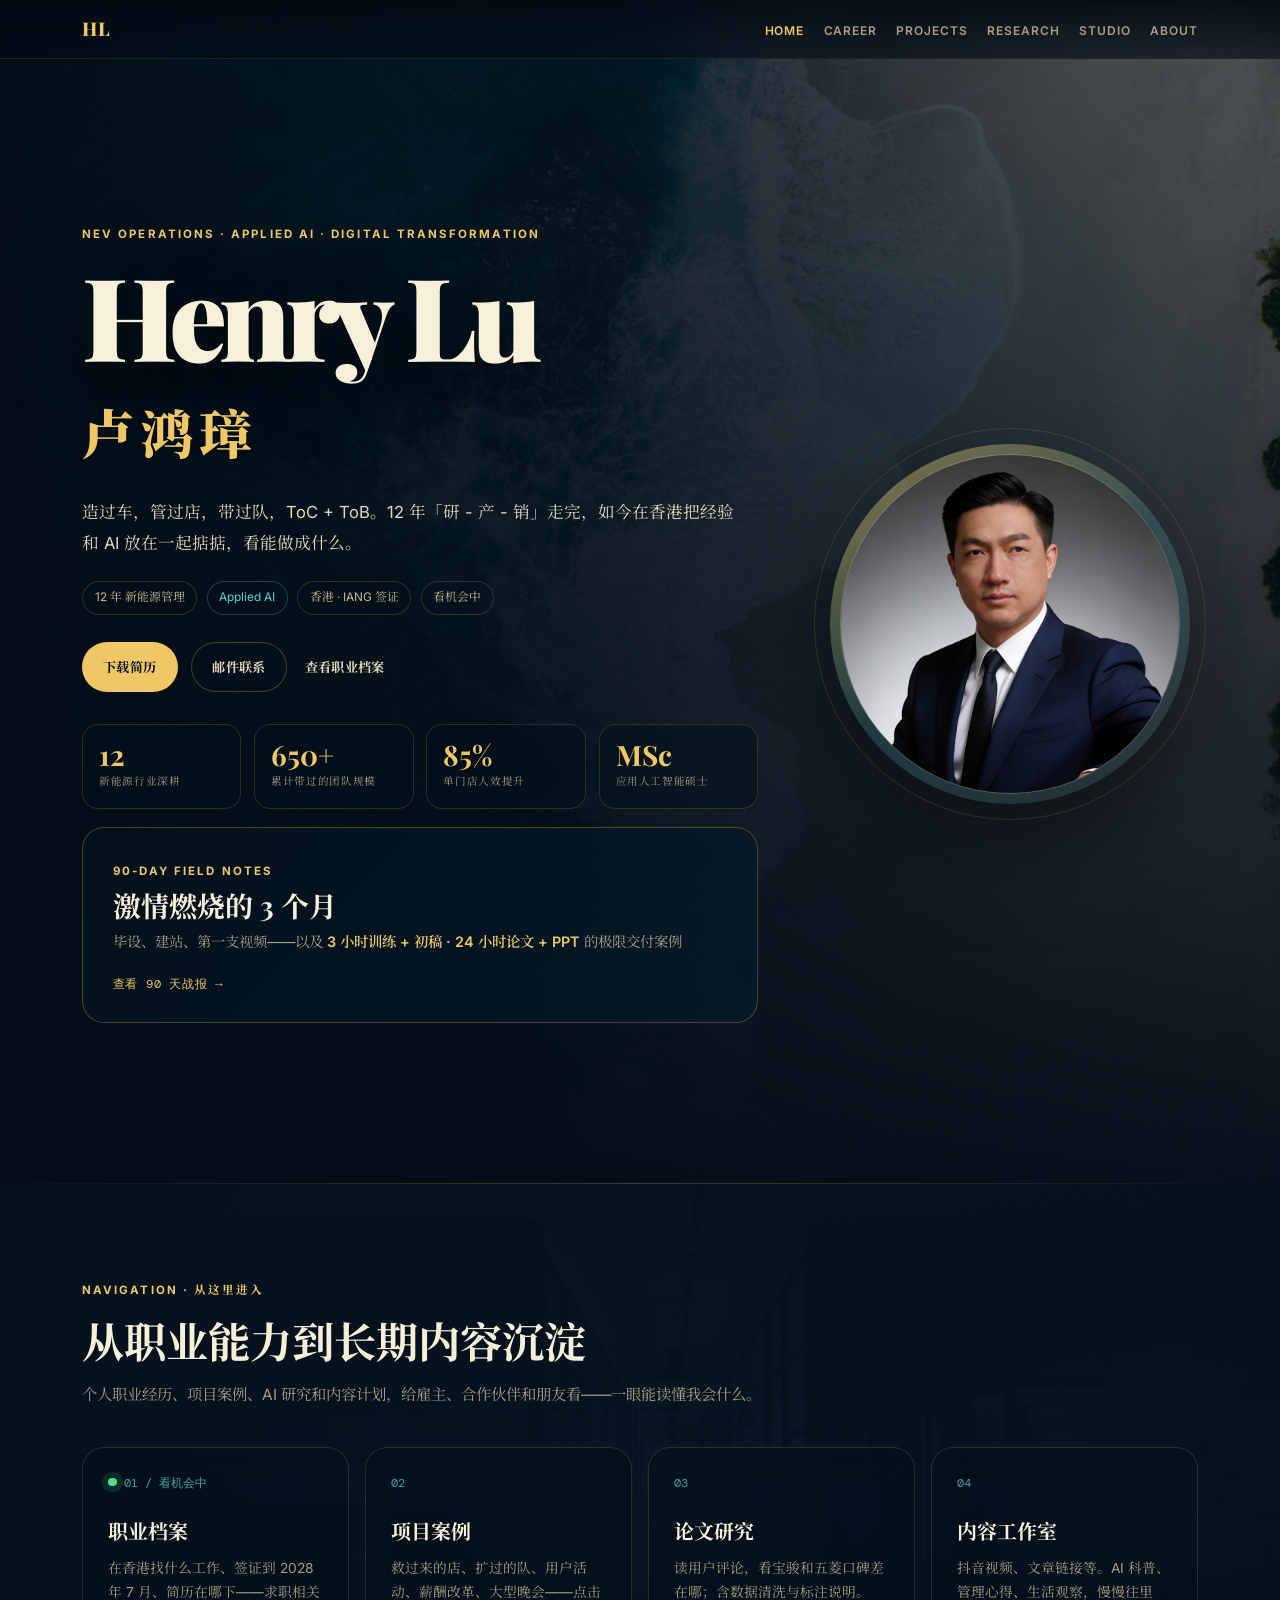
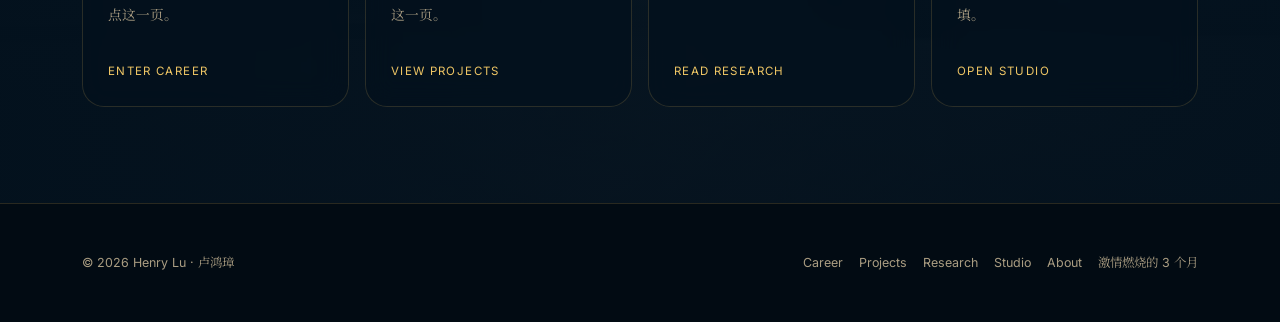
==== commit cd338d8c: "Apply micro-typography and copy rhythm pass across site HTML. Add CJK spacing, unify date dashes, ti" ====
--- a/index.html
+++ b/index.html
@@ -7,9 +7,9 @@
   <link rel="icon"
     href="data:image/svg+xml,<svg xmlns=%22http://www.w3.org/2000/svg%22 viewBox=%220 0 100 100%22><text y=%22.9em%22 font-size=%2290%22>🌊</text></svg>">
   <title>Henry Lu | 卢鸿璋</title>
-  <meta name="description" content="Henry Lu / 卢鸿璋，12年新能源汽车全链路操盘者，香港应用人工智能硕士，用 AI 系统化业务洞察、职业转型与内容生产。">
+  <meta name="description" content="Henry Lu / 卢鸿璋，12 年新能源汽车全链路操盘者，香港应用人工智能硕士，用 AI 系统化业务洞察、职业转型与内容生产。">
   <meta property="og:title" content="Henry Lu / 卢鸿璋">
-  <meta property="og:description" content="12年新能源汽车操盘经验 × Applied AI × 内容生产系统。">
+  <meta property="og:description" content="12 年新能源汽车操盘经验 × Applied AI × 内容生产系统。">
   <meta property="og:type" content="website">
   <meta property="og:url" content="https://hongzhangxiu.xyz/">
   <meta property="og:image" content="https://hongzhangxiu.xyz/assets/img/photo_hero.png">
@@ -43,9 +43,9 @@
         <div class="eyebrow">NEV Operations · Applied AI · Digital Transformation</div>
         <h1 class="hero-name">Henry Lu</h1>
         <div class="hero-cn">卢鸿璋</div>
-        <p class="hero-sub">造过车，管过店，带过队，ToC+ToB。十二年「研-产-销」走完，如今在香港把经验和 AI 放在一起掂掂，看能做成什么。</p>
+        <p class="hero-sub">造过车，管过店，带过队，ToC + ToB。12 年「研 - 产 - 销」走完，如今在香港把经验和 AI 放在一起掂掂，看能做成什么。</p>
         <div class="identity-row">
-          <span class="pill">12年 新能源管理</span><span class="pill cyan">Applied AI</span><span class="pill">香港 · IANG 签证</span><span class="pill">看机会中</span>
+          <span class="pill">12 年 新能源管理</span><span class="pill cyan">Applied AI</span><span class="pill">香港 · IANG 签证</span><span class="pill">看机会中</span>
         </div>
         <div class="hero-cta"><a class="btn btn-primary" href="assets/docs/卢鸿璋的简历_2026.pdf" download>下载简历</a><a
             class="btn btn-ghost" href="mailto:hongzhang99@163.com">邮件联系</a><a class="btn btn-text"
@@ -61,7 +61,7 @@
             <div class="journey-banner-text">
               <span class="sec-label">90-Day Field Notes</span>
               <h3>激情燃烧的 3 个月</h3>
-              <p>毕设、建站、第一支视频——以及 <strong>3 小时训练+初稿 · 24 小时论文+PPT</strong> 的极限交付案例</p>
+              <p>毕设、建站、第一支视频——以及 <strong>3 小时训练 + 初稿 · 24 小时论文 + PPT</strong> 的极限交付案例</p>
             </div>
             <span class="journey-banner-arrow">查看 90 天战报 →</span>
           </div>
@@ -77,13 +77,13 @@
       <div class="rev">
         <div class="sec-label">Navigation · 从这里进入</div>
         <h2 class="sec-title">从职业能力到长期内容沉淀</h2>
-        <p class="sec-desc">留给这颗蓝色星球一点点我的声音：个人职业经历、项目案例、AI 研究和内容计划，方便雇主、合作伙伴与朋友，一览本人所构建之能力版图。</p>
+        <p class="sec-desc">个人职业经历、项目案例、AI 研究和内容计划，给雇主、合作伙伴和朋友看——一眼能读懂我会什么。</p>
       </div>
       <div class="portal-grid">
         <a class="portal-card rev" href="career.html">
           <div class="portal-num"><span class="open-dot"></span>01 / 看机会中</div>
           <h3>职业档案</h3>
-          <p>在香港找什么工作、签证到2028年7月、简历在哪下——求职相关点击这一页。</p>
+          <p>在香港找什么工作、签证到 2028 年 7 月、简历在哪下——求职相关点这一页。</p>
           <div class="portal-arrow">Enter Career</div>
         </a>
         <a class="portal-card rev" href="projects.html">
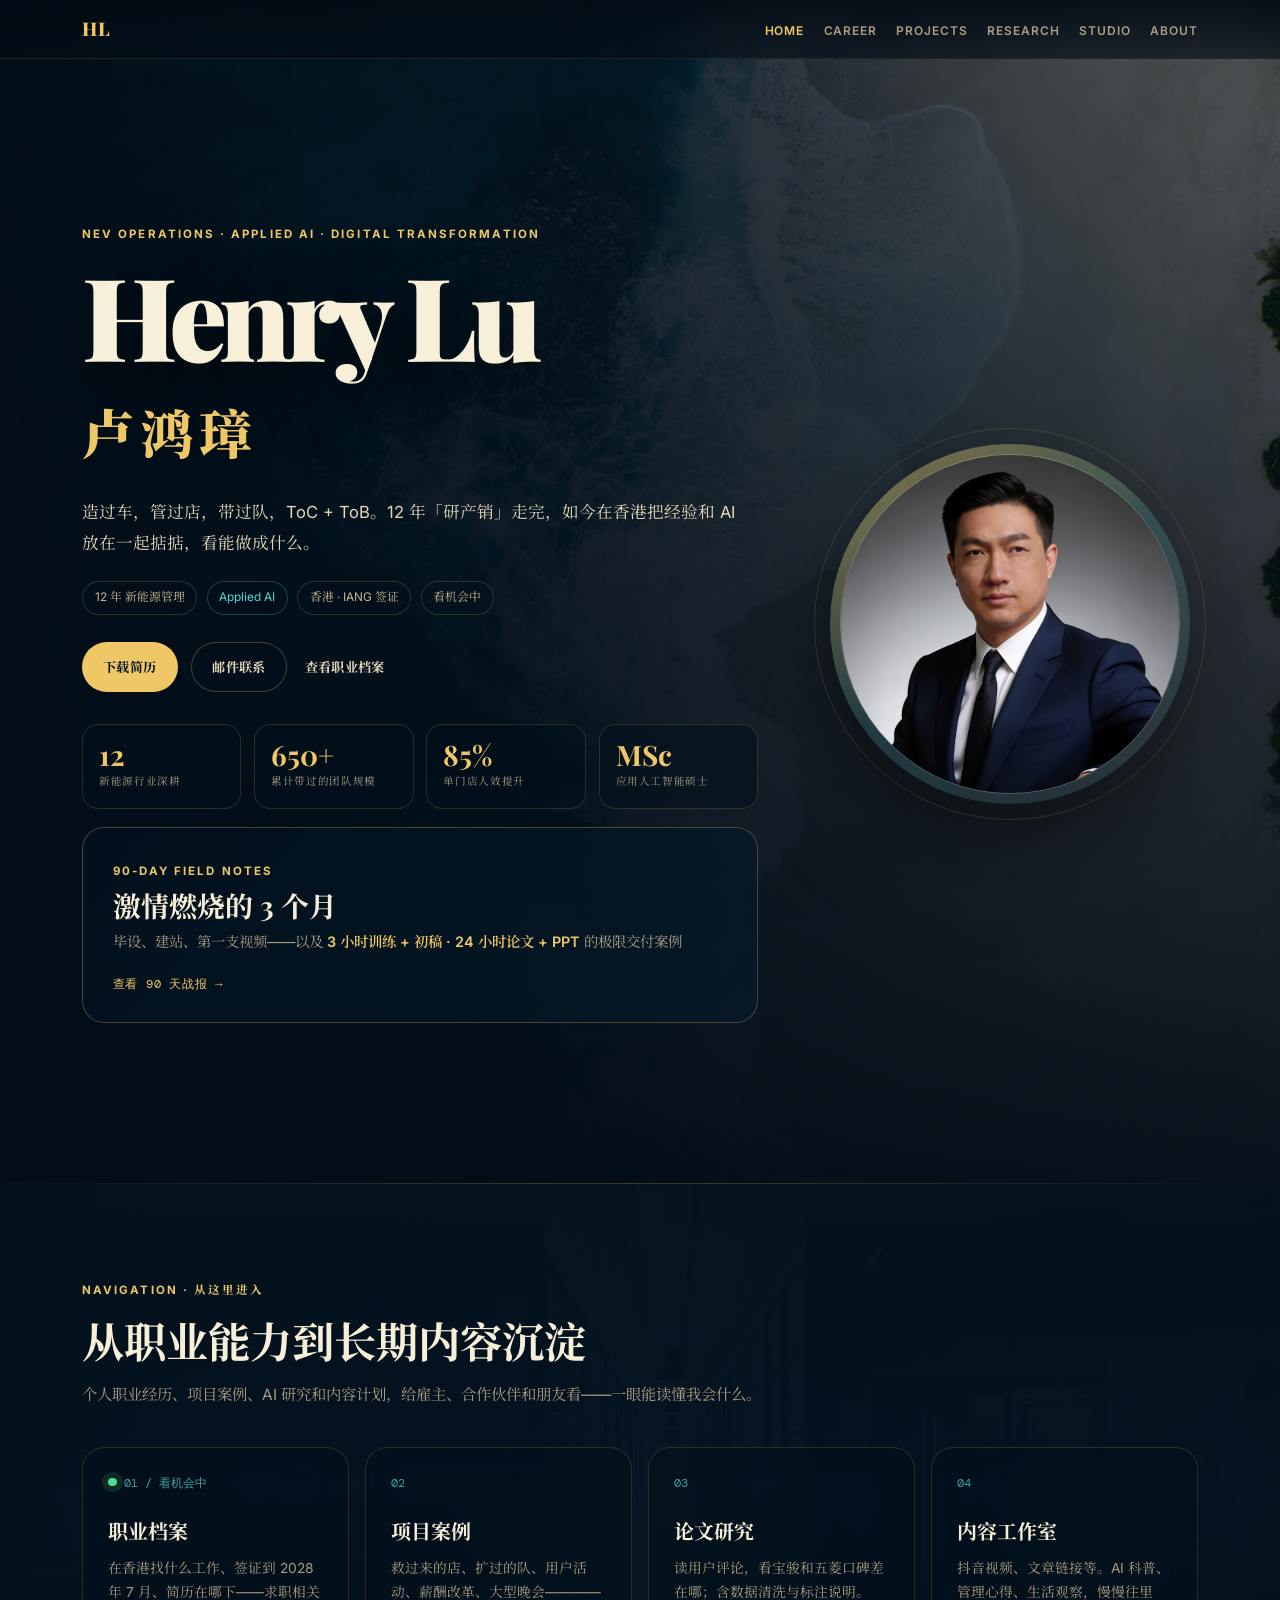
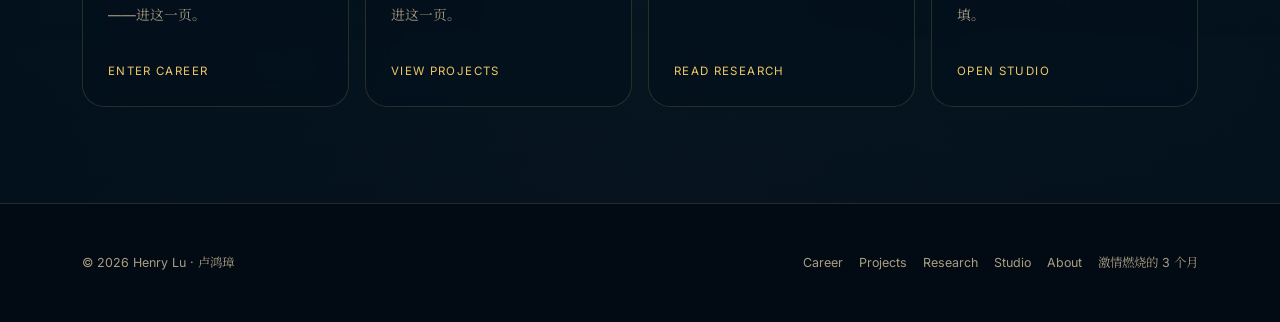
==== commit 17da3233: "Copy polish pass 3: unify metrics, tone, CJK spacing" ====
--- a/index.html
+++ b/index.html
@@ -7,9 +7,9 @@
   <link rel="icon"
     href="data:image/svg+xml,<svg xmlns=%22http://www.w3.org/2000/svg%22 viewBox=%220 0 100 100%22><text y=%22.9em%22 font-size=%2290%22>🌊</text></svg>">
   <title>Henry Lu | 卢鸿璋</title>
-  <meta name="description" content="Henry Lu / 卢鸿璋，12 年新能源汽车全链路操盘者，香港应用人工智能硕士，用 AI 系统化业务洞察、职业转型与内容生产。">
+  <meta name="description" content="Henry Lu / 卢鸿璋，12 年新能源汽车12 年新能源管理，香港应用人工智能硕士，用 AI 系统化业务洞察、职业转型与内容生产。">
   <meta property="og:title" content="Henry Lu / 卢鸿璋">
-  <meta property="og:description" content="12 年新能源汽车操盘经验 × Applied AI × 内容生产系统。">
+  <meta property="og:description" content="12 年新能源汽车操盘经验 × Applied AI × 内容沉淀。">
   <meta property="og:type" content="website">
   <meta property="og:url" content="https://hongzhangxiu.xyz/">
   <meta property="og:image" content="https://hongzhangxiu.xyz/assets/img/photo_hero.png">
@@ -43,7 +43,7 @@
         <div class="eyebrow">NEV Operations · Applied AI · Digital Transformation</div>
         <h1 class="hero-name">Henry Lu</h1>
         <div class="hero-cn">卢鸿璋</div>
-        <p class="hero-sub">造过车，管过店，带过队，ToC + ToB。12 年「研 - 产 - 销」走完，如今在香港把经验和 AI 放在一起掂掂，看能做成什么。</p>
+        <p class="hero-sub">造过车，管过店，带过队，ToC + ToB。12 年「研产销」走完，如今在香港把经验和 AI 放在一起掂掂，看能做成什么。</p>
         <div class="identity-row">
           <span class="pill">12 年 新能源管理</span><span class="pill cyan">Applied AI</span><span class="pill">香港 · IANG 签证</span><span class="pill">看机会中</span>
         </div>
@@ -83,13 +83,13 @@
         <a class="portal-card rev" href="career.html">
           <div class="portal-num"><span class="open-dot"></span>01 / 看机会中</div>
           <h3>职业档案</h3>
-          <p>在香港找什么工作、签证到 2028 年 7 月、简历在哪下——求职相关点这一页。</p>
+          <p>在香港找什么工作、签证到 2028 年 7 月、简历在哪下——求职相关——进这一页。</p>
           <div class="portal-arrow">Enter Career</div>
         </a>
         <a class="portal-card rev" href="projects.html">
           <div class="portal-num">02</div>
           <h3>项目案例</h3>
-          <p>救过来的店、扩过的队、用户活动、薪酬改革、大型晚会——点击这一页。</p>
+          <p>救过来的店、扩过的队、用户活动、薪酬改革、大型晚会————进这一页。</p>
           <div class="portal-arrow">View Projects</div>
         </a>
         <a class="portal-card rev" href="research.html">
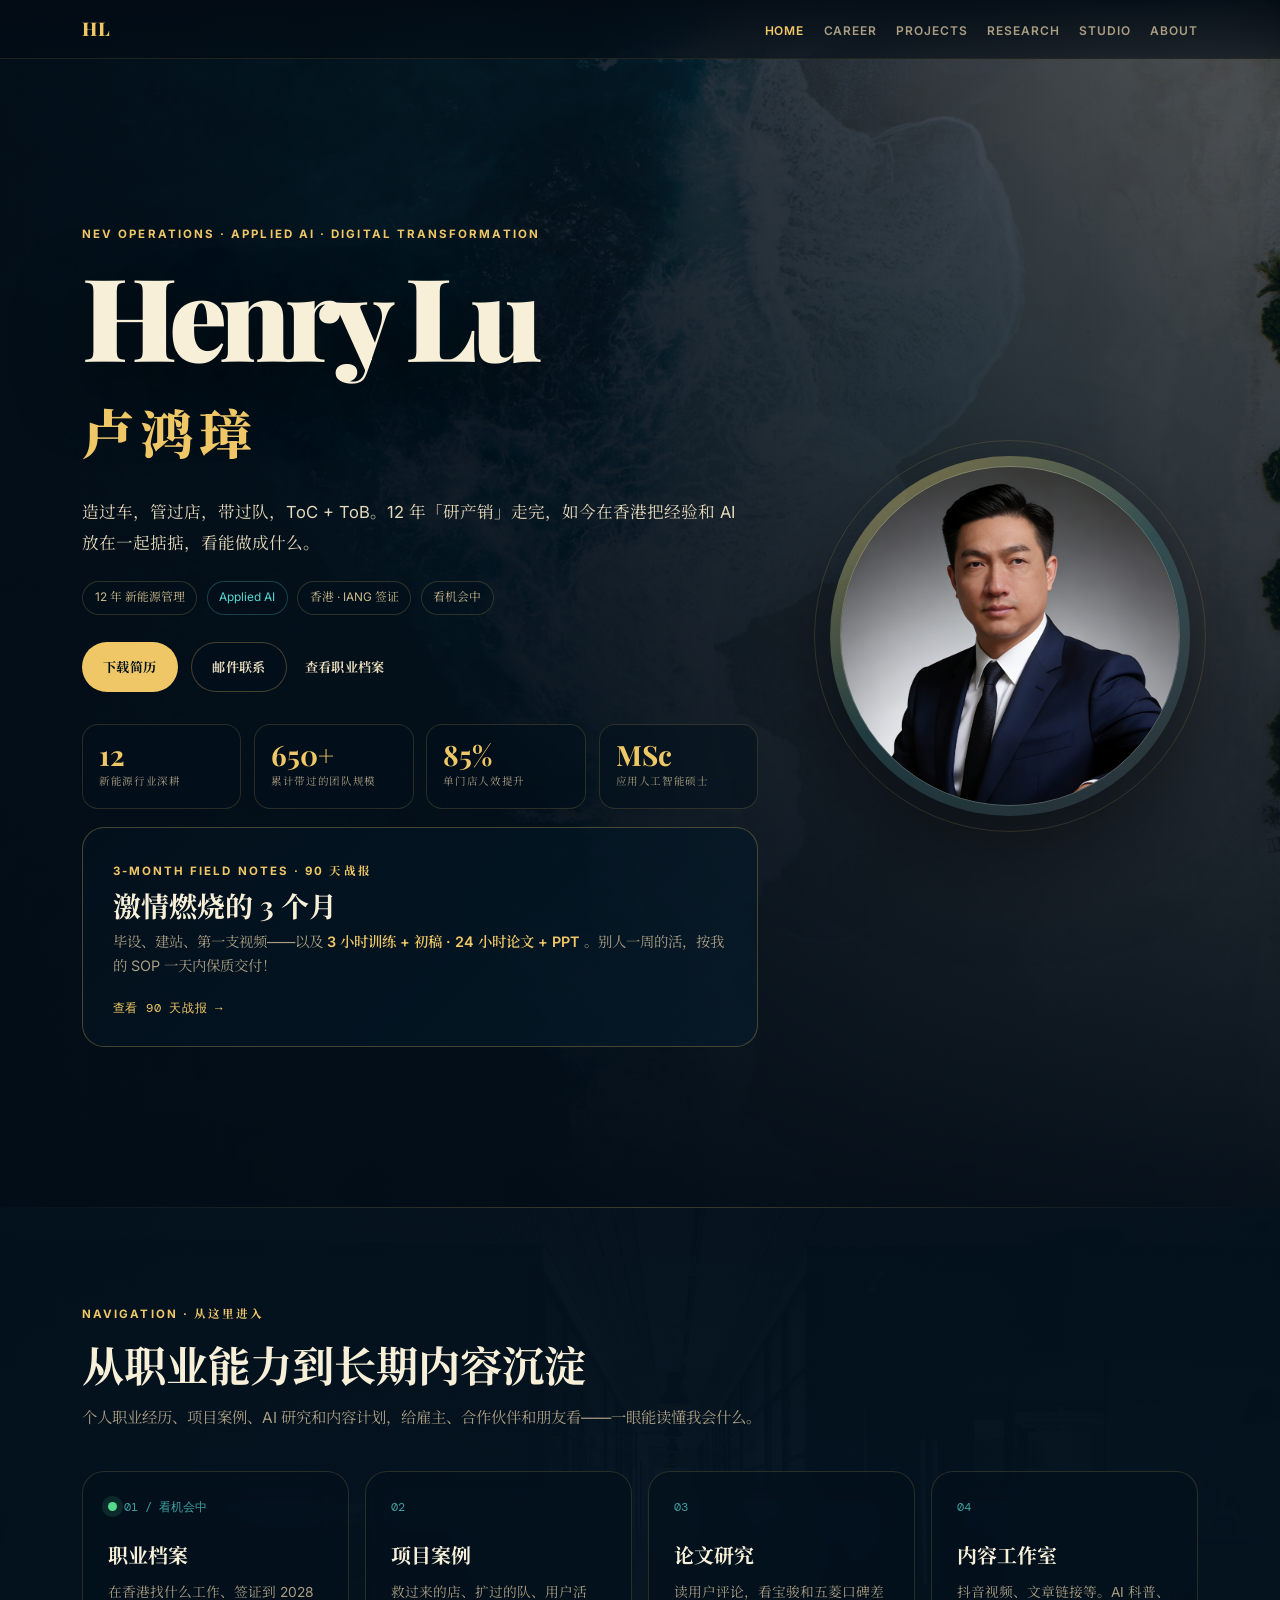
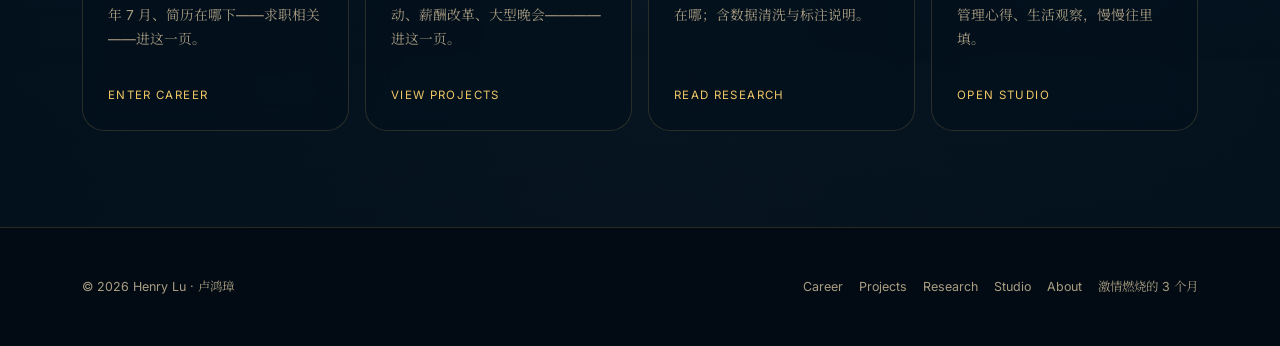
==== commit d314c249: "UI: unwrap details on extreme case and update aggressive copy" ====
--- a/index.html
+++ b/index.html
@@ -59,9 +59,9 @@
         <a class="journey-banner journey-banner-hero rev" href="journey.html">
           <div class="journey-banner-inner">
             <div class="journey-banner-text">
-              <span class="sec-label">90-Day Field Notes</span>
+              <span class="sec-label">3-Month Field Notes · 90 天战报</span>
               <h3>激情燃烧的 3 个月</h3>
-              <p>毕设、建站、第一支视频——以及 <strong>3 小时训练 + 初稿 · 24 小时论文 + PPT</strong> 的极限交付案例</p>
+              <p>毕设、建站、第一支视频——以及 <strong>3 小时训练 + 初稿 · 24 小时论文 + PPT</strong> 。别人一周的活，按我的 SOP 一天内保质交付！</p>
             </div>
             <span class="journey-banner-arrow">查看 90 天战报 →</span>
           </div>
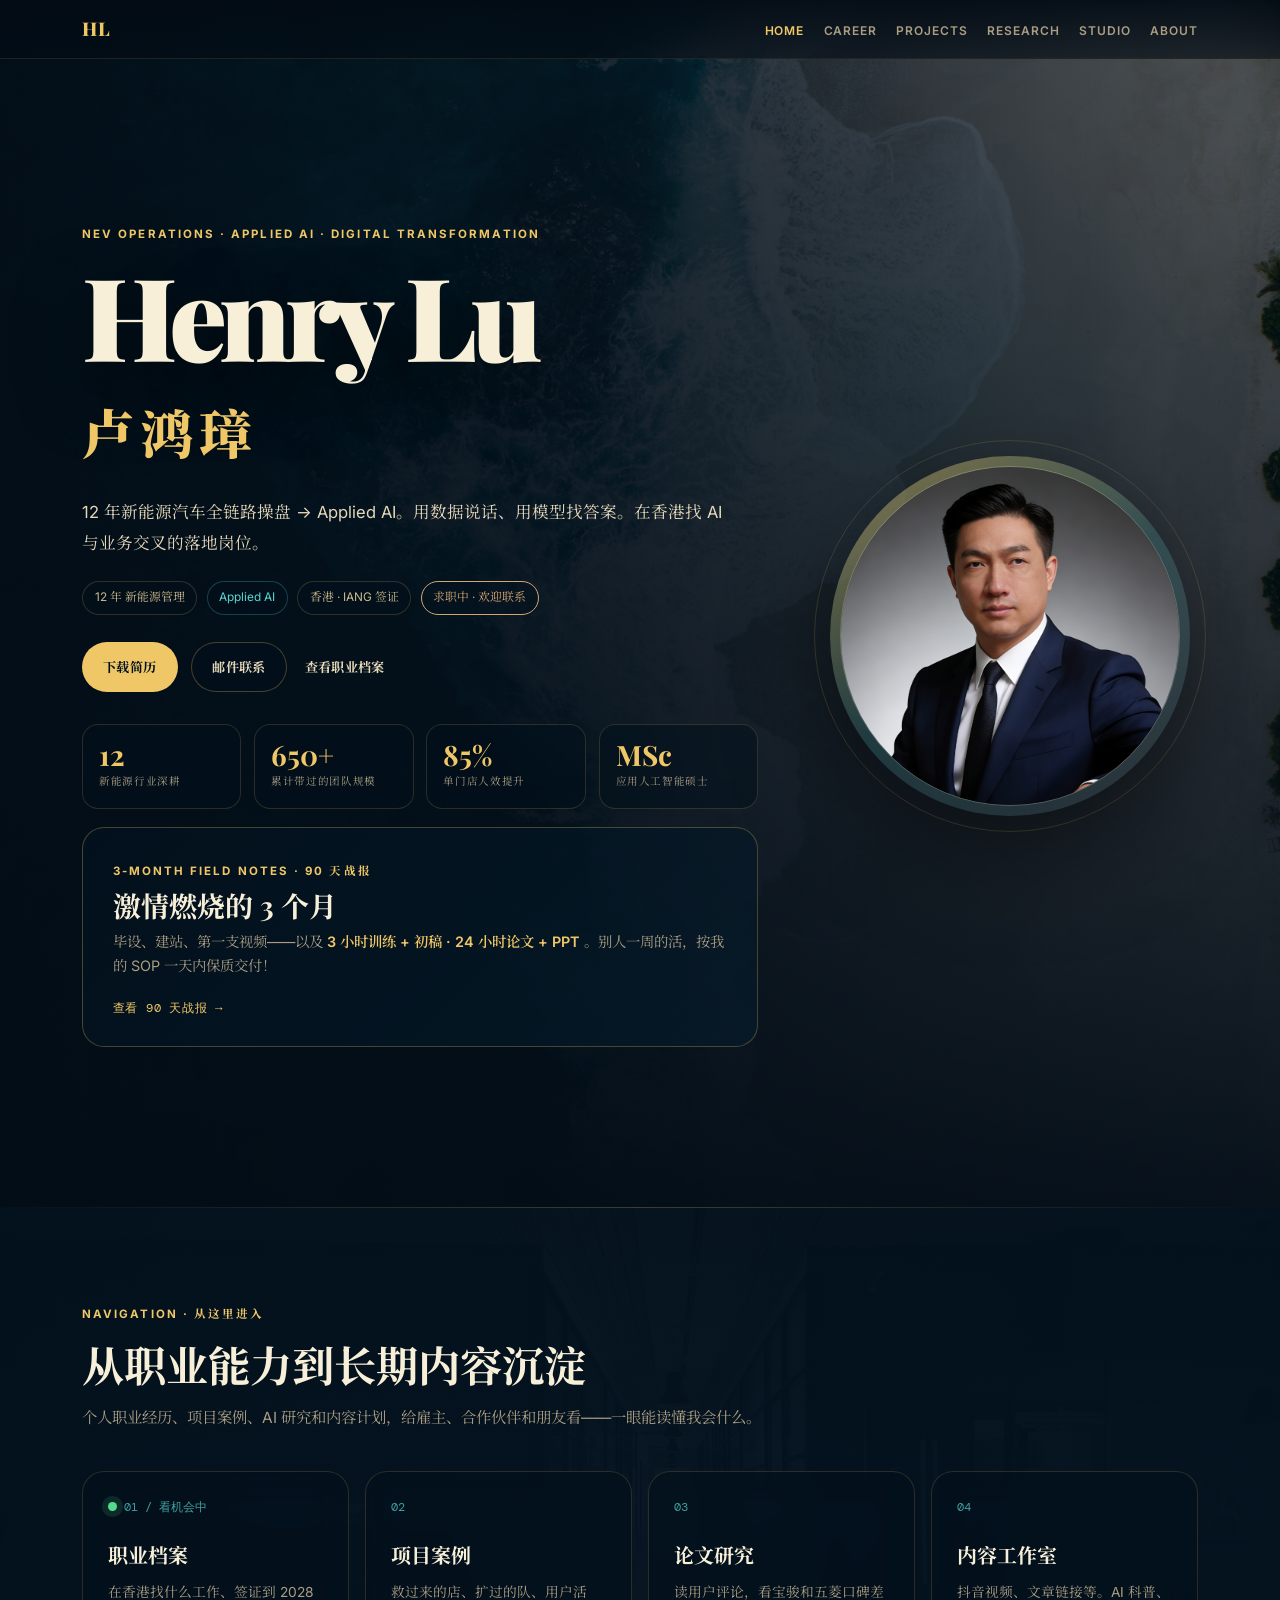
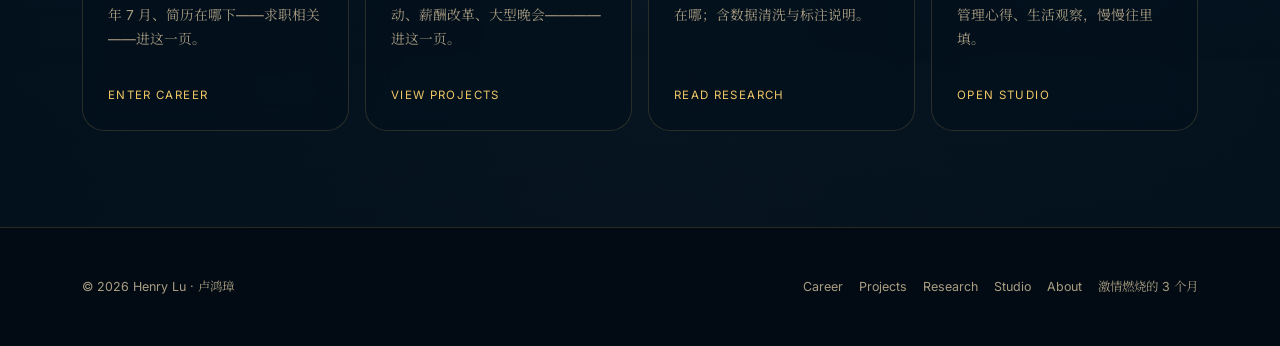
==== commit 3e674f54: "Refocus personal site for AI x operations job search. - index: hero subtitle, meta description, hiri" ====
--- a/index.html
+++ b/index.html
@@ -7,7 +7,7 @@
   <link rel="icon"
     href="data:image/svg+xml,<svg xmlns=%22http://www.w3.org/2000/svg%22 viewBox=%220 0 100 100%22><text y=%22.9em%22 font-size=%2290%22>🌊</text></svg>">
   <title>Henry Lu | 卢鸿璋</title>
-  <meta name="description" content="Henry Lu / 卢鸿璋，12 年新能源汽车12 年新能源管理，香港应用人工智能硕士，用 AI 系统化业务洞察、职业转型与内容生产。">
+  <meta name="description" content="Henry Lu / 卢鸿璋，12 年新能源汽车全链路管理 + Applied AI 硕士。懂业务、能建模、带过团队，在香港找 AI 落地岗位。">
   <meta property="og:title" content="Henry Lu / 卢鸿璋">
   <meta property="og:description" content="12 年新能源汽车操盘经验 × Applied AI × 内容沉淀。">
   <meta property="og:type" content="website">
@@ -43,9 +43,9 @@
         <div class="eyebrow">NEV Operations · Applied AI · Digital Transformation</div>
         <h1 class="hero-name">Henry Lu</h1>
         <div class="hero-cn">卢鸿璋</div>
-        <p class="hero-sub">造过车，管过店，带过队，ToC + ToB。12 年「研产销」走完，如今在香港把经验和 AI 放在一起掂掂，看能做成什么。</p>
+        <p class="hero-sub">12 年新能源汽车全链路操盘 → Applied AI。用数据说话、用模型找答案。在香港找 AI 与业务交叉的落地岗位。</p>
         <div class="identity-row">
-          <span class="pill">12 年 新能源管理</span><span class="pill cyan">Applied AI</span><span class="pill">香港 · IANG 签证</span><span class="pill">看机会中</span>
+          <span class="pill">12 年 新能源管理</span><span class="pill cyan">Applied AI</span><span class="pill">香港 · IANG 签证</span><span class="pill" style="border-color:#d4a574;color:#d4a574">求职中 · 欢迎联系</span>
         </div>
         <div class="hero-cta"><a class="btn btn-primary" href="assets/docs/卢鸿璋的简历_2026.pdf" download>下载简历</a><a
             class="btn btn-ghost" href="mailto:hongzhang99@163.com">邮件联系</a><a class="btn btn-text"
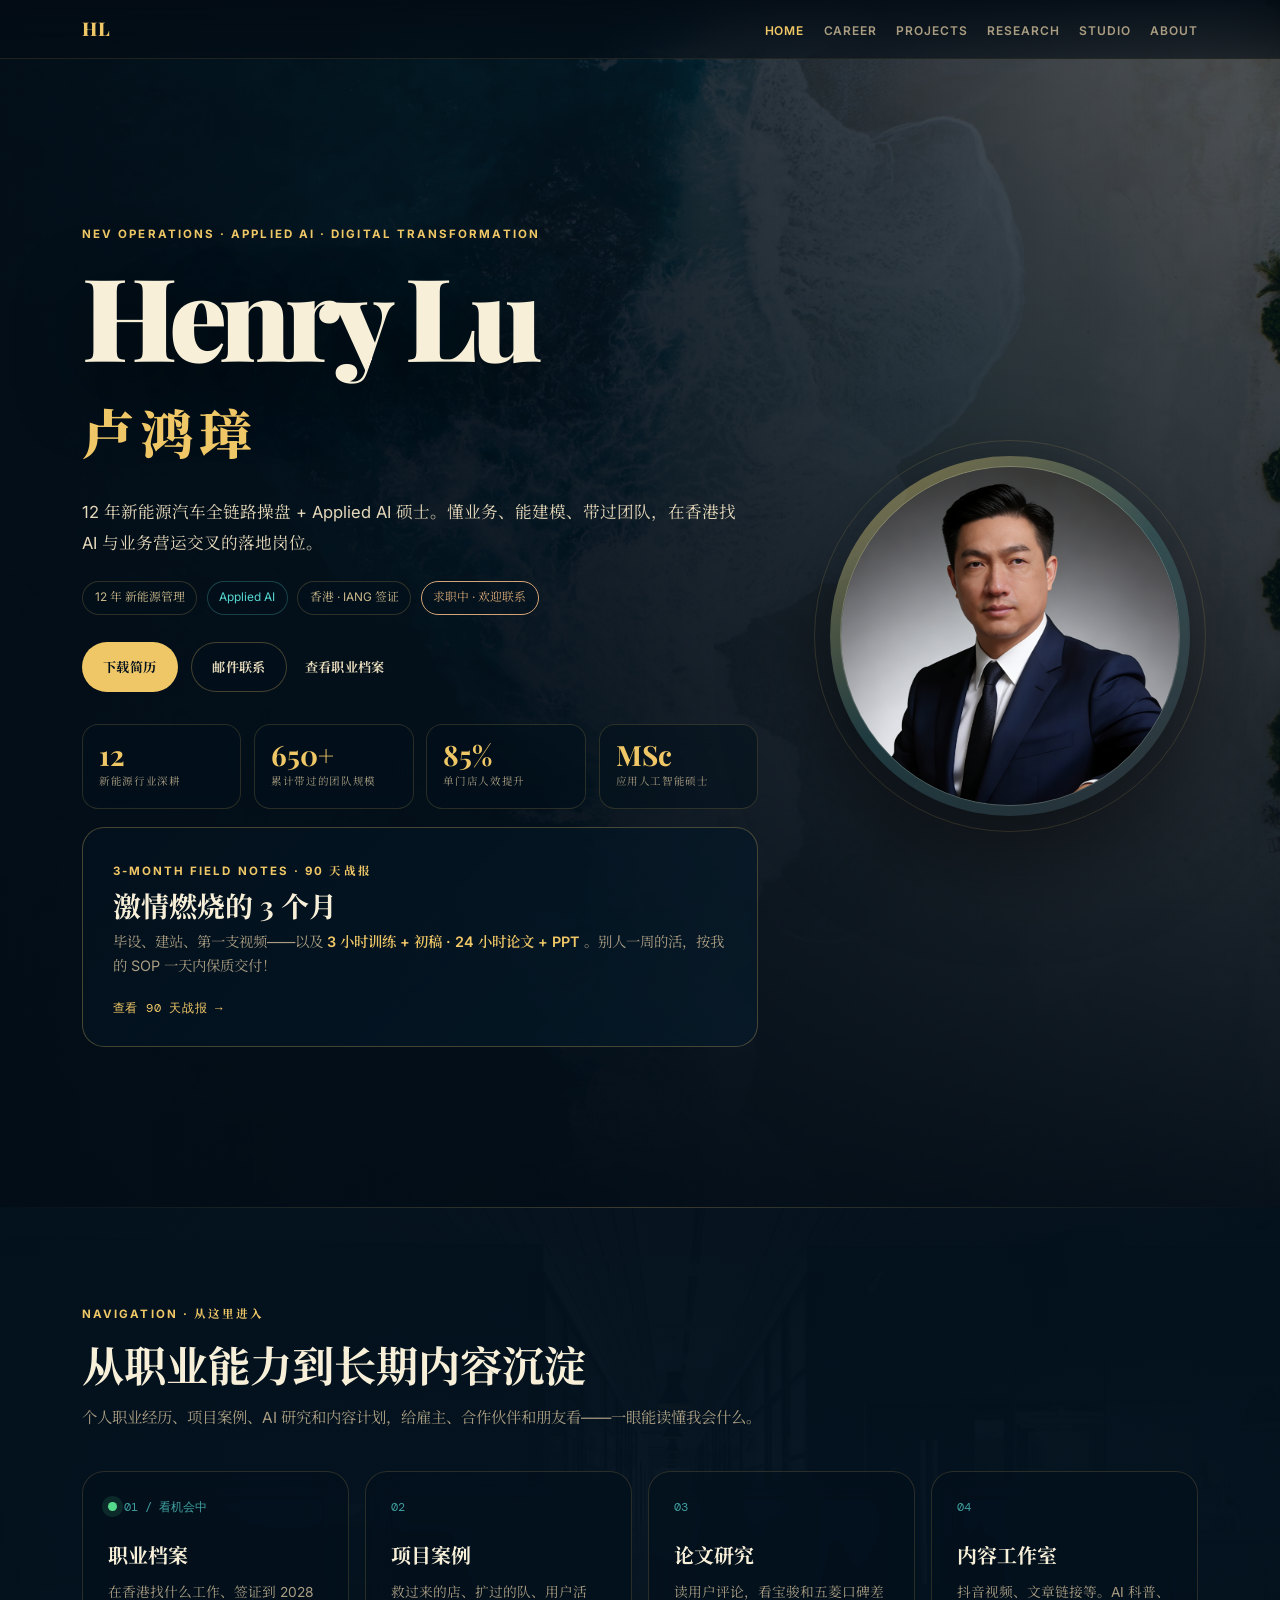
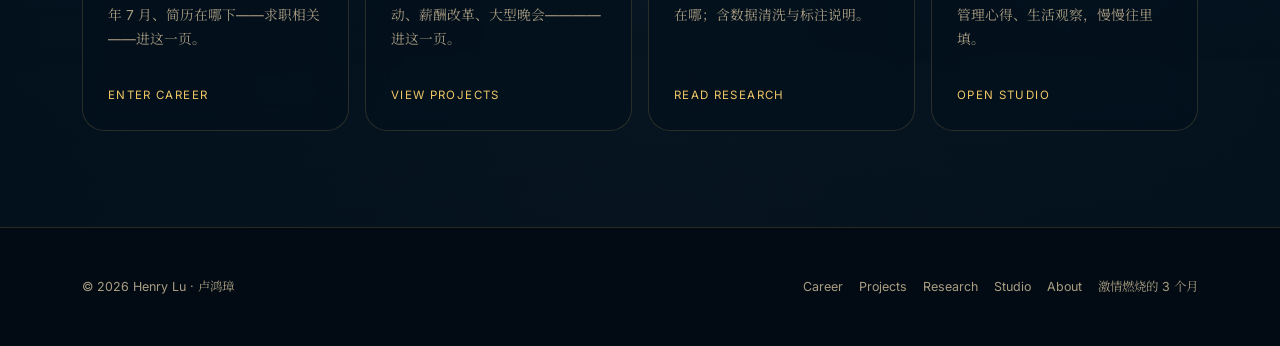
==== commit c92b05f6: "V4 简历同步 + 求职定位更新 + AI项目上线 - 全站邮箱统一为 luhenry620@gmail.com - 简历下载链接升级为 V4 版 PDF - career.html 定位方向更新为业" ====
--- a/index.html
+++ b/index.html
@@ -43,12 +43,12 @@
         <div class="eyebrow">NEV Operations · Applied AI · Digital Transformation</div>
         <h1 class="hero-name">Henry Lu</h1>
         <div class="hero-cn">卢鸿璋</div>
-        <p class="hero-sub">12 年新能源汽车全链路操盘 → Applied AI。用数据说话、用模型找答案。在香港找 AI 与业务交叉的落地岗位。</p>
+        <p class="hero-sub">12 年新能源汽车全链路操盘 + Applied AI 硕士。懂业务、能建模、带过团队，在香港找 AI 与业务营运交叉的落地岗位。</p>
         <div class="identity-row">
           <span class="pill">12 年 新能源管理</span><span class="pill cyan">Applied AI</span><span class="pill">香港 · IANG 签证</span><span class="pill" style="border-color:#d4a574;color:#d4a574">求职中 · 欢迎联系</span>
         </div>
-        <div class="hero-cta"><a class="btn btn-primary" href="assets/docs/卢鸿璋的简历_2026.pdf" download>下载简历</a><a
-            class="btn btn-ghost" href="mailto:hongzhang99@163.com">邮件联系</a><a class="btn btn-text"
+        <div class="hero-cta"><a class="btn btn-primary" href="assets/docs/卢鸿璋的简历_2026.V4.pdf" download>下载简历</a><a
+            class="btn btn-ghost" href="mailto:luhenry620@gmail.com">邮件联系</a><a class="btn btn-text"
             href="career.html">查看职业档案</a></div>
         <div class="hero-stats">
           <div class="stat"><strong>12</strong><span>新能源行业深耕</span></div>
--- a/css/site.css
+++ b/css/site.css
@@ -203,3 +203,17 @@
 body[data-page="journey"] .journey-cta{justify-content:center;flex-wrap:wrap;margin-top:1.5rem}
 @media(max-width:900px){body[data-page="journey"] .journey-stats,body[data-page="journey"] .journey-evolution,body[data-page="journey"] .journey-battle-grid,body[data-page="journey"] .journey-models,body[data-page="journey"] .journey-constraints,body[data-page="journey"] .journey-quotes-grid,body[data-page="journey"] .journey-ppt-flow{grid-template-columns:repeat(2,minmax(0,1fr))}}
 @media(max-width:820px){.journey-banner-inner{flex-direction:column;align-items:flex-start}body[data-page="journey"] .journey-stats,body[data-page="journey"] .journey-evolution,body[data-page="journey"] .journey-battle-grid,body[data-page="journey"] .journey-models,body[data-page="journey"] .journey-constraints,body[data-page="journey"] .journey-quotes-grid,body[data-page="journey"] .journey-ppt-flow{grid-template-columns:1fr}}
+
+
+/* === Gallery Section === */
+.gallery-grid{display:grid;grid-template-columns:repeat(3,minmax(0,1fr));gap:1rem;margin-top:2rem}
+.gallery-grid .gallery-item:nth-child(1){grid-column:span 2;grid-row:span 2}
+.gallery-item{position:relative;overflow:hidden;border-radius:20px;border:1px solid var(--border);background:var(--glass);backdrop-filter:blur(12px);min-height:200px;cursor:pointer;transition:border-color .3s,transform .3s}
+.gallery-item:hover{border-color:rgba(240,199,102,.4);transform:translateY(-3px)}
+.gallery-item svg,.gallery-item img{width:100%;height:100%;object-fit:cover;display:block}
+.gallery-caption{position:absolute;bottom:0;left:0;right:0;padding:1.8rem 1.4rem 1.3rem;background:linear-gradient(0deg,rgba(3,13,23,.92) 40%,transparent);pointer-events:none}
+.gallery-caption h3{font-size:1.05rem;color:var(--sand);margin-bottom:.3rem;font-family:'Noto Serif SC','Playfair Display',serif}
+.gallery-caption p{font-size:.78rem;color:var(--muted);line-height:1.55;max-width:380px}
+.gallery-caption .tag{margin-bottom:.55rem}
+@media(max-width:768px){.gallery-grid{grid-template-columns:1fr 1fr}.gallery-grid .gallery-item:nth-child(1){grid-column:span 2;grid-row:span 1}}
+@media(max-width:480px){.gallery-grid{grid-template-columns:1fr}.gallery-grid .gallery-item:nth-child(1){grid-column:span 1}}
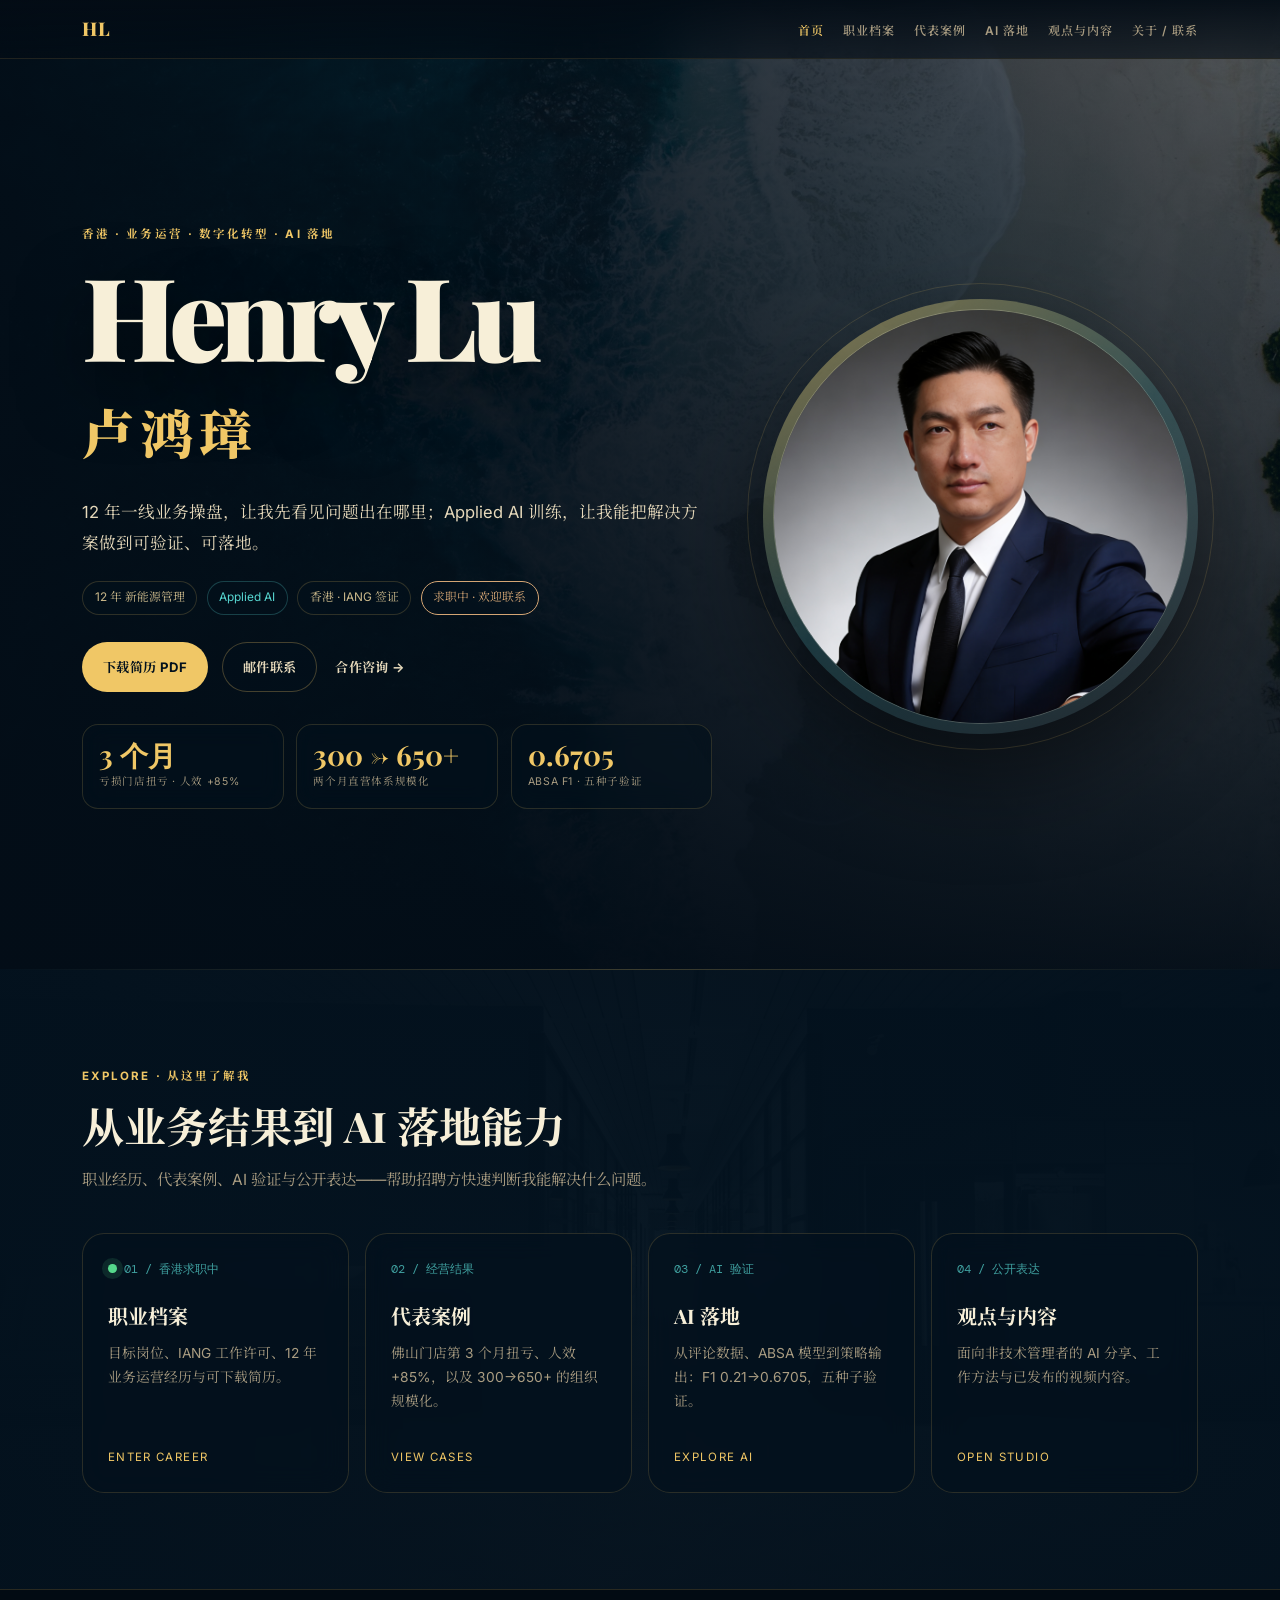
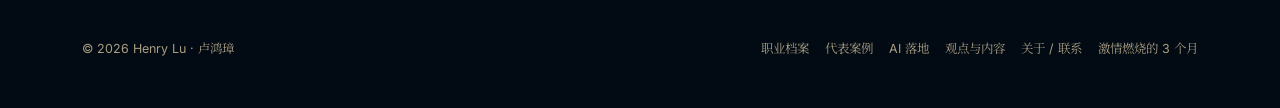
==== commit 2d57e97d: "feat: 网站改版M5收口——全站导航中文化、hero文案重写、布局优化、新增执行手册V3" ====
--- a/index.html
+++ b/index.html
@@ -7,9 +7,9 @@
   <link rel="icon"
     href="data:image/svg+xml,<svg xmlns=%22http://www.w3.org/2000/svg%22 viewBox=%220 0 100 100%22><text y=%22.9em%22 font-size=%2290%22>🌊</text></svg>">
   <title>Henry Lu | 卢鸿璋</title>
-  <meta name="description" content="Henry Lu / 卢鸿璋，12 年新能源汽车全链路管理 + Applied AI 硕士。懂业务、能建模、带过团队，在香港找 AI 落地岗位。">
+  <meta name="description" content="Henry Lu / 卢鸿璋：12 年业务运营经验与 Applied AI 硕士训练，在香港寻找业务运营、数字化转型与 AI 落地机会。">
   <meta property="og:title" content="Henry Lu / 卢鸿璋">
-  <meta property="og:description" content="12 年新能源汽车操盘经验 × Applied AI × 内容沉淀。">
+  <meta property="og:description" content="12 年一线业务操盘经验 × 可验证的 AI 落地能力。">
   <meta property="og:type" content="website">
   <meta property="og:url" content="https://hongzhangxiu.xyz/">
   <meta property="og:image" content="https://hongzhangxiu.xyz/assets/img/photo_hero.png">
@@ -27,12 +27,12 @@
     <div class="nav-inner">
       <a href="index.html" class="nav-logo">HL</a>
       <ul class="nav-links">
-        <li><a href="index.html" data-nav="home">Home</a></li>
-        <li><a href="career.html" data-nav="career">Career</a></li>
-        <li><a href="projects.html" data-nav="projects">Projects</a></li>
-        <li><a href="research.html" data-nav="research">Research</a></li>
-        <li><a href="studio.html" data-nav="studio">Studio</a></li>
-        <li><a href="about.html" data-nav="about">About</a></li>
+        <li><a href="index.html" data-nav="home">首页</a></li>
+        <li><a href="career.html" data-nav="career">职业档案</a></li>
+        <li><a href="projects.html" data-nav="projects">代表案例</a></li>
+        <li><a href="research.html" data-nav="research">AI 落地</a></li>
+        <li><a href="studio.html" data-nav="studio">观点与内容</a></li>
+        <li><a href="about.html" data-nav="about">关于 / 联系</a></li>
       </ul>
     </div>
   </nav>
@@ -40,82 +40,71 @@
     <div class="hero-bg"></div>
     <div class="hero-content">
       <div class="hero-text rev">
-        <div class="eyebrow">NEV Operations · Applied AI · Digital Transformation</div>
+        <div class="eyebrow">香港 · 业务运营 · 数字化转型 · AI 落地</div>
         <h1 class="hero-name">Henry Lu</h1>
         <div class="hero-cn">卢鸿璋</div>
-        <p class="hero-sub">12 年新能源汽车全链路操盘 + Applied AI 硕士。懂业务、能建模、带过团队，在香港找 AI 与业务营运交叉的落地岗位。</p>
+        <p class="hero-sub">12 年一线业务操盘，让我先看见问题出在哪里；Applied AI 训练，让我能把解决方案做到可验证、可落地。</p>
         <div class="identity-row">
           <span class="pill">12 年 新能源管理</span><span class="pill cyan">Applied AI</span><span class="pill">香港 · IANG 签证</span><span class="pill" style="border-color:#d4a574;color:#d4a574">求职中 · 欢迎联系</span>
         </div>
-        <div class="hero-cta"><a class="btn btn-primary" href="assets/docs/卢鸿璋的简历_2026.V4.pdf" download>下载简历</a><a
-            class="btn btn-ghost" href="mailto:luhenry620@gmail.com">邮件联系</a><a class="btn btn-text"
-            href="career.html">查看职业档案</a></div>
-        <div class="hero-stats">
-          <div class="stat"><strong>12</strong><span>新能源行业深耕</span></div>
-          <div class="stat"><strong>650+</strong><span>累计带过的团队规模</span></div>
-          <div class="stat"><strong>85%</strong><span>单门店人效提升</span></div>
-          <div class="stat"><strong>MSc</strong><span>应用人工智能硕士</span></div>
-        </div>
-        <a class="journey-banner journey-banner-hero rev" href="journey.html">
-          <div class="journey-banner-inner">
-            <div class="journey-banner-text">
-              <span class="sec-label">3-Month Field Notes · 90 天战报</span>
-              <h3>激情燃烧的 3 个月</h3>
-              <p>毕设、建站、第一支视频——以及 <strong>3 小时训练 + 初稿 · 24 小时论文 + PPT</strong> 。别人一周的活，按我的 SOP 一天内保质交付！</p>
-            </div>
-            <span class="journey-banner-arrow">查看 90 天战报 →</span>
-          </div>
-        </a>
+        <div class="hero-cta"><a class="btn btn-primary" href="assets/docs/卢鸿璋的简历_2026.V4.pdf" download>下载简历 PDF</a><a
+            class="btn btn-ghost" href="mailto:luhenry620@gmail.com">邮件联系</a><a class="btn btn-text"
+            href="mailto:luhenry620@gmail.com?subject=合作咨询">合作咨询 →</a></div>
+        <div class="hero-stats">
+          <div class="stat"><strong>3 个月</strong><span>亏损门店扭亏 · 人效 +85%</span></div>
+          <div class="stat"><strong>300 → 650+</strong><span>两个月直营体系规模化</span></div>
+          <div class="stat"><strong>0.6705</strong><span>ABSA F1 · 五种子验证</span></div>
+        </div>
       </div>
       <div class="hero-photo rev"><img src="assets/img/photo_hero.png" width="1024" height="1365"
           alt="Henry Lu portrait"></div>
     </div>
   </section>
   <div class="wave"></div>
-  <section class="section-bg bg-office">
-    <div class="container">
-      <div class="rev">
-        <div class="sec-label">Navigation · 从这里进入</div>
-        <h2 class="sec-title">从职业能力到长期内容沉淀</h2>
-        <p class="sec-desc">个人职业经历、项目案例、AI 研究和内容计划，给雇主、合作伙伴和朋友看——一眼能读懂我会什么。</p>
-      </div>
-      <div class="portal-grid">
-        <a class="portal-card rev" href="career.html">
-          <div class="portal-num"><span class="open-dot"></span>01 / 看机会中</div>
-          <h3>职业档案</h3>
-          <p>在香港找什么工作、签证到 2028 年 7 月、简历在哪下——求职相关——进这一页。</p>
-          <div class="portal-arrow">Enter Career</div>
-        </a>
-        <a class="portal-card rev" href="projects.html">
-          <div class="portal-num">02</div>
-          <h3>项目案例</h3>
-          <p>救过来的店、扩过的队、用户活动、薪酬改革、大型晚会————进这一页。</p>
-          <div class="portal-arrow">View Projects</div>
-        </a>
-        <a class="portal-card rev" href="research.html">
-          <div class="portal-num">03</div>
-          <h3>论文研究</h3>
-          <p>读用户评论，看宝骏和五菱口碑差在哪；含数据清洗与标注说明。</p>
-          <div class="portal-arrow">Read Research</div>
-        </a>
-        <a class="portal-card rev" href="studio.html">
-          <div class="portal-num">04</div>
-          <h3>内容工作室</h3>
-          <p>抖音视频、文章链接等。AI 科普、管理心得、生活观察，慢慢往里填。</p>
-          <div class="portal-arrow">Open Studio</div>
-        </a>
-      </div>
+  <section class="section-bg bg-office">
+    <div class="container">
+      <div class="rev">
+        <div class="sec-label">Explore · 从这里了解我</div>
+        <h2 class="sec-title">从业务结果到 AI 落地能力</h2>
+        <p class="sec-desc">职业经历、代表案例、AI 验证与公开表达——帮助招聘方快速判断我能解决什么问题。</p>
+      </div>
+      <div class="portal-grid">
+        <a class="portal-card rev" href="career.html">
+          <div class="portal-num"><span class="open-dot"></span>01 / 香港求职中</div>
+          <h3>职业档案</h3>
+          <p>目标岗位、IANG 工作许可、12 年业务运营经历与可下载简历。</p>
+          <div class="portal-arrow">Enter Career</div>
+        </a>
+        <a class="portal-card rev" href="projects.html">
+          <div class="portal-num">02 / 经营结果</div>
+          <h3>代表案例</h3>
+          <p>佛山门店第 3 个月扭亏、人效 +85%，以及 300→650+ 的组织规模化。</p>
+          <div class="portal-arrow">View Cases</div>
+        </a>
+        <a class="portal-card rev" href="research.html">
+          <div class="portal-num">03 / AI 验证</div>
+          <h3>AI 落地</h3>
+          <p>从评论数据、ABSA 模型到策略输出：F1 0.21→0.6705，五种子验证。</p>
+          <div class="portal-arrow">Explore AI</div>
+        </a>
+        <a class="portal-card rev" href="studio.html">
+          <div class="portal-num">04 / 公开表达</div>
+          <h3>观点与内容</h3>
+          <p>面向非技术管理者的 AI 分享、工作方法与已发布的视频内容。</p>
+          <div class="portal-arrow">Open Studio</div>
+        </a>
+      </div>
     </div>
   </section>
   <footer>
     <div class="container footer-inner">
       <div>&copy; 2026 Henry Lu · 卢鸿璋</div>
       <div class="footer-links">
-        <a href="career.html">Career</a>
-        <a href="projects.html">Projects</a>
-        <a href="research.html">Research</a>
-        <a href="studio.html">Studio</a>
-        <a href="about.html">About</a>
+        <a href="career.html">职业档案</a>
+        <a href="projects.html">代表案例</a>
+        <a href="research.html">AI 落地</a>
+        <a href="studio.html">观点与内容</a>
+        <a href="about.html">关于 / 联系</a>
         <a href="journey.html">激情燃烧的 3 个月</a>
       </div>
     </div>
@@ -123,4 +112,4 @@
   <script src="js/site.js"></script>
 </body>
 
-</html>+</html>
--- a/css/site.css
+++ b/css/site.css
@@ -20,7 +20,7 @@
 .container{max-width:var(--max);margin:0 auto;padding:0 2rem}.narrow{max-width:760px}.mono{font-family:'DM Mono',monospace}.accent-cyan{color:var(--cyan)}
 .btn{display:inline-flex;align-items:center;justify-content:center;padding:.8rem 1.25rem;border-radius:999px;font-size:.82rem;font-weight:700;border:1px solid transparent;letter-spacing:.03em}.btn-primary{background:var(--gold2);color:var(--deep)}.btn-primary:hover{background:var(--gold);color:var(--deep);transform:translateY(-2px)}.btn-ghost{border-color:rgba(240,199,102,.28);color:var(--sand2);background:rgba(3,17,29,.38)}.btn-ghost:hover{border-color:var(--gold2);color:var(--gold2);transform:translateY(-2px)}.btn-text{padding:.8rem .2rem;color:var(--sand2);background:transparent}.btn-text:hover{color:var(--gold2);transform:translateX(3px)}
 .hero{position:relative;min-height:100vh;display:flex;align-items:center;overflow:hidden}.hero-bg{position:absolute;inset:0;background:url('../assets/img/ocean_deep.jpg') center/cover no-repeat;transform:scale(1.03)}.hero-bg::after{content:'';position:absolute;inset:0;background:linear-gradient(90deg,rgba(3,13,23,.98),rgba(3,13,23,.84) 48%,rgba(3,13,23,.55)),linear-gradient(180deg,rgba(3,13,23,.12),rgba(3,13,23,.96)),radial-gradient(circle at 72% 36%,rgba(87,215,209,.18),transparent 25%)}
-.hero-content{position:relative;z-index:2;width:100%;display:grid;grid-template-columns:minmax(0,1.618fr) minmax(280px,.9fr);gap:clamp(2.2rem,5vw,4.8rem);align-items:center;max-width:var(--max);margin:0 auto;padding:8rem 2rem 4rem}.eyebrow,.page-eyebrow,.sec-label{font-size:.72rem;letter-spacing:.18em;text-transform:uppercase;color:var(--gold2);font-weight:700;margin-bottom:.9rem}.hero-name{font-size:clamp(4rem,9vw,7.6rem);font-weight:900;line-height:.96;letter-spacing:-.055em;color:var(--sand);text-shadow:0 22px 70px rgba(0,0,0,.58)}.hero-cn{font-family:'Noto Serif SC',serif;font-size:clamp(2rem,4.2vw,3.3rem);color:var(--gold2);font-weight:900;letter-spacing:.1em;margin:1rem 0 1.2rem}.hero-sub{font-size:1.04rem;color:var(--sand2);max-width:660px;line-height:1.9;margin-bottom:1.3rem}.identity-row{display:flex;gap:.6rem;flex-wrap:wrap;margin-bottom:1.7rem}.pill{padding:.35rem .72rem;border:1px solid rgba(240,199,102,.18);border-radius:999px;background:rgba(3,17,29,.42);font-size:.74rem;color:var(--sand3)}.pill.cyan{border-color:rgba(87,215,209,.25);color:var(--cyan)}.hero-cta{display:flex;gap:.85rem;flex-wrap:wrap;margin-bottom:2rem}.hero-stats{display:grid;grid-template-columns:repeat(4,minmax(0,1fr));gap:.8rem;max-width:760px}.stat{min-width:0;padding:1rem;background:rgba(3,17,29,.54);border:1px solid var(--border);border-radius:16px;backdrop-filter:blur(12px)}.stat strong{display:block;font-family:'Playfair Display',serif;font-size:1.75rem;color:var(--gold2);line-height:1}.stat span{display:block;margin-top:.25rem;color:var(--muted);font-size:.66rem;letter-spacing:.06em;text-transform:uppercase}.hero-photo{position:relative;justify-self:center;width:min(360px,100%);aspect-ratio:1;border-radius:50%;padding:10px;background:linear-gradient(145deg,rgba(240,199,102,.5),rgba(87,215,209,.16),rgba(255,255,255,.05));box-shadow:0 35px 100px rgba(0,0,0,.52)}.hero-photo::after{content:'';position:absolute;inset:-16px;border-radius:50%;border:1px solid rgba(240,199,102,.14);pointer-events:none}.hero-photo img{width:100%;height:100%;object-fit:cover;object-position:50% 38%;border-radius:50%;border:1px solid rgba(247,239,216,.22);display:block}
+.hero-content{position:relative;z-index:2;width:100%;display:grid;grid-template-columns:minmax(0,1.45fr) minmax(360px,1fr);gap:clamp(2rem,4vw,4rem);align-items:center;max-width:var(--max);margin:0 auto;padding:8rem 2rem 4rem}.eyebrow,.page-eyebrow,.sec-label{font-size:.72rem;letter-spacing:.18em;text-transform:uppercase;color:var(--gold2);font-weight:700;margin-bottom:.9rem}.hero-name{font-size:clamp(4rem,9vw,7.6rem);font-weight:900;line-height:.96;letter-spacing:-.055em;color:var(--sand);text-shadow:0 22px 70px rgba(0,0,0,.58)}.hero-cn{font-family:'Noto Serif SC',serif;font-size:clamp(2rem,4.2vw,3.3rem);color:var(--gold2);font-weight:900;letter-spacing:.1em;margin:1rem 0 1.2rem}.hero-sub{font-size:1.04rem;color:var(--sand2);max-width:660px;line-height:1.9;margin-bottom:1.3rem}.identity-row{display:flex;gap:.6rem;flex-wrap:wrap;margin-bottom:1.7rem}.pill{padding:.35rem .72rem;border:1px solid rgba(240,199,102,.18);border-radius:999px;background:rgba(3,17,29,.42);font-size:.74rem;color:var(--sand3)}.pill.cyan{border-color:rgba(87,215,209,.25);color:var(--cyan)}.hero-cta{display:flex;gap:.85rem;flex-wrap:wrap;margin-bottom:2rem}.hero-stats{display:grid;grid-template-columns:repeat(3,minmax(0,1fr));gap:.8rem;max-width:none}.stat{min-width:0;padding:1rem;background:rgba(3,17,29,.54);border:1px solid var(--border);border-radius:16px;backdrop-filter:blur(12px)}.stat strong{display:block;font-family:'Playfair Display',serif;font-size:1.75rem;color:var(--gold2);line-height:1}.stat span{display:block;margin-top:.25rem;color:var(--muted);font-size:.66rem;letter-spacing:.06em;text-transform:uppercase}.hero-photo{position:relative;justify-self:end;width:min(440px,100%);aspect-ratio:1;border-radius:50%;padding:10px;background:linear-gradient(145deg,rgba(240,199,102,.5),rgba(87,215,209,.16),rgba(255,255,255,.05));box-shadow:0 35px 100px rgba(0,0,0,.52)}.hero-photo::after{content:'';position:absolute;inset:-16px;border-radius:50%;border:1px solid rgba(240,199,102,.14);pointer-events:none}.hero-photo img{width:100%;height:100%;object-fit:cover;object-position:50% 38%;border-radius:50%;border:1px solid rgba(247,239,216,.22);display:block}
 .page-hero{position:relative;min-height:52vh;display:flex;align-items:flex-end;margin-top:58px;overflow:hidden}.page-hero-bg{position:absolute;inset:0;background:var(--page-bg,url('../assets/img/ocean_waves_hd.jpg')) center/cover no-repeat;transform:scale(1.04)}.page-hero-bg::after{content:'';position:absolute;inset:0;background:radial-gradient(circle at 80% 32%,rgba(87,215,209,.18),transparent 24%),linear-gradient(180deg,rgba(3,13,23,.5),rgba(3,13,23,.96) 82%)}.page-hero .container{position:relative;z-index:2;padding:5rem 2rem 4rem}.page-title{font-size:clamp(2.4rem,5vw,4.3rem);line-height:1.08;color:var(--sand);font-weight:900;max-width:880px}.page-lead{margin-top:1rem;color:var(--sand2);font-size:1.04rem;line-height:1.9;max-width:720px}.page-bg-career{--page-bg:url('../assets/img/office_cityview.jpg')}.page-bg-projects{--page-bg:url('../assets/img/ocean_waves_hd.jpg')}.page-bg-research{--page-bg:url('../assets/img/hero_mountain.jpg')}.page-bg-studio{--page-bg:url('../assets/img/office_team.jpg')}.page-bg-about{--page-bg:url('../assets/img/ocean_calm.jpg')}
 section{position:relative;padding:96px 0;background:linear-gradient(180deg,rgba(3,17,29,.98),rgba(6,26,42,.94),rgba(3,17,29,.98))}.section-bg::before{content:'';position:absolute;inset:0;background:var(--section-bg) center/cover no-repeat;opacity:.12}.section-bg::after{content:'';position:absolute;inset:0;background:linear-gradient(90deg,rgba(3,17,29,.97),rgba(3,17,29,.78),rgba(3,17,29,.94))}section .container{position:relative;z-index:1}.bg-ocean{--section-bg:url('../assets/img/ocean_waves_hd.jpg')}.bg-office{--section-bg:url('../assets/img/office_cityview.jpg')}.bg-mountain{--section-bg:url('../assets/img/hero_mountain.jpg')}.bg-team{--section-bg:url('../assets/img/office_team.jpg')}.bg-calm{--section-bg:url('../assets/img/ocean_calm.jpg')}.sec-title{font-size:clamp(1.8rem,3.3vw,2.7rem);line-height:1.25;color:var(--sand);max-width:800px}.sec-desc{color:var(--muted);font-size:.96rem;line-height:1.85;max-width:680px;margin-top:.8rem;margin-bottom:2.4rem}.wave{height:1px;background:linear-gradient(90deg,transparent,rgba(240,199,102,.24),transparent)}
 .portal-grid{display:grid;grid-template-columns:repeat(4,minmax(0,1fr));gap:1rem}.portal-card{position:relative;display:flex;min-height:260px;padding:1.55rem;border:1px solid var(--border);border-radius:22px;background:var(--glass);backdrop-filter:blur(14px);overflow:hidden;flex-direction:column}.portal-card:hover{transform:translateY(-4px);border-color:rgba(240,199,102,.34)}.portal-num{font-family:'DM Mono',monospace;color:rgba(87,215,209,.72);font-size:.74rem;margin-bottom:1.2rem}.portal-card h3{font-size:1.25rem;color:var(--sand);margin-bottom:.55rem}.portal-card p{color:var(--muted);font-size:.86rem;line-height:1.72}.portal-arrow{margin-top:auto;padding-top:1.2rem;color:var(--gold2);font-size:.72rem;text-transform:uppercase;letter-spacing:.12em}.open-dot{display:inline-block;width:.55rem;height:.55rem;border-radius:50%;background:#55d98b;box-shadow:0 0 0 6px rgba(85,217,139,.12);margin-right:.45rem}.card-grid{display:grid;grid-template-columns:repeat(2,minmax(0,1fr));gap:1.2rem;align-items:stretch}.card,.feature-card{background:var(--glass);border:1px solid var(--border);border-radius:20px;padding:1.6rem;backdrop-filter:blur(12px)}.feature-card{padding:2rem;min-width:0}.feature-card.wide{grid-column:span 2}.feature-card.has-media.wide{display:grid;grid-template-columns:minmax(0,1.15fr) minmax(260px,.85fr);gap:1.6rem;align-items:start}.feature-card.has-media .card-photo{margin:0;min-width:0}.feature-card.has-media .card-photo img{width:100%;height:auto;display:block;border-radius:16px;border:1px solid rgba(247,239,216,.18);object-fit:cover;aspect-ratio:4/3;box-shadow:0 18px 50px rgba(0,0,0,.4)}.feature-card.has-media .card-photo figcaption{margin-top:.55rem;font-size:.72rem;color:var(--muted);line-height:1.5}.metric{font-family:'Playfair Display',serif;font-size:clamp(2rem,3.6vw,3.1rem);line-height:1;color:var(--gold2);margin-bottom:.8rem;overflow-wrap:anywhere}.tag{font-size:.68rem;text-transform:uppercase;letter-spacing:.12em;color:var(--cyan);font-family:'DM Mono',monospace;margin-bottom:.5rem}.card h3,.feature-card h3{font-size:1.18rem;color:var(--sand);margin-bottom:.5rem}.card p,.feature-card p,.card li,.feature-card li{color:var(--muted);font-size:.88rem;line-height:1.75}.feature-card ul{margin:.8rem 0 0 1.1rem}.tags{display:flex;flex-wrap:wrap;gap:.4rem;margin-top:1rem}.tags span{font-size:.72rem;color:var(--sand3);border:1px solid rgba(240,199,102,.14);border-radius:999px;padding:.18rem .55rem;background:rgba(255,255,255,.03)}
@@ -28,9 +28,24 @@
 .metric-note{margin-top:1.25rem;color:var(--sand2);font-size:.9rem;line-height:1.85;max-width:860px}.finding-group{margin-top:1.35rem;padding-top:1.2rem;border-top:1px solid var(--border)}.finding-group:first-of-type{margin-top:.6rem;padding-top:0;border-top:none}.finding-group h4{font-size:.98rem;color:var(--sand);margin-bottom:.55rem;font-family:'Noto Serif SC',serif}.finding-group p{color:var(--muted);font-size:.86rem;line-height:1.75;margin-bottom:.5rem}.finding-group ul{margin:.4rem 0 0 1.1rem}.finding-group li{color:var(--muted);font-size:.86rem;line-height:1.75;margin-bottom:.35rem}.finding-tags{display:flex;flex-wrap:wrap;gap:.35rem;margin-top:.65rem}.finding-tags span{font-size:.7rem;color:var(--cyan);font-family:'DM Mono',monospace;letter-spacing:.04em}.findings-wide{margin-top:1.2rem}.media-grid{display:grid;grid-template-columns:repeat(3,minmax(0,1fr));gap:1.2rem;margin-top:1.5rem}.media-card{display:flex;flex-direction:column;min-width:0;border:1px solid var(--border);border-radius:20px;background:var(--glass);overflow:hidden;transition:border-color .25s,transform .25s}.media-card:hover{border-color:rgba(240,199,102,.34);transform:translateY(-3px)}.media-card.is-link{cursor:pointer;text-decoration:none;color:inherit}.media-thumb{position:relative;aspect-ratio:9/16;background:linear-gradient(160deg,rgba(6,26,42,.95),rgba(3,17,29,.88));border-bottom:1px solid var(--border)}.media-thumb img{width:100%;height:100%;object-fit:cover;display:block}.media-placeholder{display:flex;flex-direction:column;align-items:center;justify-content:center;height:100%;padding:1.5rem;text-align:center;gap:.6rem}.media-placeholder .play{width:52px;height:52px;border-radius:50%;border:1px solid rgba(240,199,102,.35);display:flex;align-items:center;justify-content:center;color:var(--gold2);font-size:1.1rem;background:rgba(240,199,102,.08)}.media-placeholder span{font-size:.72rem;color:var(--muted);line-height:1.5}.media-body{padding:1.1rem 1.15rem 1.25rem}.media-body h3{font-size:1rem;color:var(--sand);margin-bottom:.35rem;line-height:1.35}.media-body p{font-size:.8rem;color:var(--muted);line-height:1.6;margin:0}.media-meta{display:flex;flex-wrap:wrap;gap:.35rem;margin-top:.65rem}.media-meta span,.publish-meta span{font-size:.68rem;color:var(--cyan);font-family:'DM Mono',monospace;letter-spacing:.04em}.publish-grid{display:grid;grid-template-columns:repeat(2,minmax(0,1fr));gap:1rem;margin-top:1.5rem}.publish-card{display:block;padding:1.25rem 1.35rem;border:1px solid var(--border);border-radius:18px;background:var(--glass);text-decoration:none;color:inherit;transition:border-color .25s,transform .25s}.publish-card:hover{border-color:rgba(240,199,102,.34);transform:translateY(-2px)}.publish-card h3{font-size:1.05rem;color:var(--sand);margin-bottom:.4rem}.publish-card p{font-size:.84rem;color:var(--muted);line-height:1.65;margin:0}.publish-card.is-slot{border-style:dashed;background:rgba(255,255,255,.02)}.publish-card.is-slot h3{color:var(--sand3)}.slot-hint{font-size:.72rem;color:var(--muted);margin-top:1rem;line-height:1.6}
 .wb-legend{display:flex;flex-wrap:wrap;gap:.75rem;margin-top:1.25rem}.wb-legend span{font-size:.78rem;color:var(--sand2);padding:.35rem .75rem;border-radius:999px;border:1px solid var(--border);background:rgba(255,255,255,.03)}.wb-steps{display:flex;flex-direction:column;gap:1.25rem;margin-top:2rem}.wb-step{display:grid;grid-template-columns:auto 1fr auto;gap:1rem 1.25rem;align-items:start;padding:1.5rem 1.35rem;border:1px solid var(--border);border-radius:20px;background:var(--glass)}.wb-step.is-done{border-color:rgba(85,217,139,.28);background:rgba(85,217,139,.04)}.wb-num{font-family:'Playfair Display',serif;font-size:1.85rem;line-height:1;color:var(--gold2);min-width:2.2rem}.wb-head{min-width:0}.wb-head h2{font-size:1.2rem;color:var(--sand);margin-bottom:.45rem;line-height:1.35}.wb-role{display:inline-block;font-size:.68rem;font-family:'DM Mono',monospace;letter-spacing:.06em;text-transform:uppercase;padding:.22rem .55rem;border-radius:999px;margin-bottom:.65rem}.wb-role.agent{color:var(--cyan);border:1px solid rgba(87,215,209,.35);background:rgba(87,215,209,.08)}.wb-role.human{color:var(--gold2);border:1px solid rgba(240,199,102,.35);background:rgba(240,199,102,.08)}.wb-role.both{color:var(--sand);border:1px solid rgba(247,239,216,.22);background:rgba(255,255,255,.05)}.wb-body p,.wb-body li{color:var(--muted);font-size:.88rem;line-height:1.75}.wb-body p{margin-bottom:.65rem}.wb-body ul{margin:.5rem 0 0 1.1rem}.wb-body h4{font-size:.92rem;color:var(--sand2);margin:1rem 0 .45rem;font-family:'Noto Serif SC',serif}.wb-body h4:first-child{margin-top:.35rem}.wb-code-wrap{position:relative;margin-top:.75rem}.wb-code{display:block;width:100%;padding:1rem 1.1rem;border-radius:14px;border:1px solid rgba(87,215,209,.22);background:rgba(3,17,29,.85);color:var(--sand2);font-family:'DM Mono',monospace;font-size:.72rem;line-height:1.55;overflow-x:auto;white-space:pre;margin:0}.wb-copy{position:absolute;top:.55rem;right:.55rem;padding:.35rem .65rem;font-size:.68rem;border-radius:999px;border:1px solid var(--border);background:rgba(3,17,29,.9);color:var(--gold2);cursor:pointer;font-family:'DM Mono',monospace}.wb-copy:hover{border-color:var(--gold2)}.wb-note{font-size:.8rem;color:var(--sand3);margin-top:.65rem;line-height:1.65}.wb-done-btn{width:2.5rem;height:2.5rem;border-radius:50%;border:2px solid rgba(240,199,102,.35);background:transparent;color:transparent;cursor:pointer;flex-shrink:0;transition:border-color .2s,background .2s,box-shadow .2s}.wb-done-btn:hover{border-color:var(--gold2)}.wb-done-btn.is-checked{border-color:#55d98b;background:#55d98b;box-shadow:0 0 0 6px rgba(85,217,139,.12)}.wb-checklist{margin-top:.85rem;display:flex;flex-direction:column;gap:.55rem}.wb-check-item{display:flex;align-items:flex-start;gap:.75rem;padding:.55rem .65rem;border-radius:12px;background:rgba(255,255,255,.02)}.wb-check-item.is-checked .wb-check-label{color:var(--sand3);text-decoration:line-through;text-decoration-color:rgba(170,157,130,.5)}.wb-check-btn{width:1.35rem;height:1.35rem;border-radius:50%;border:2px solid rgba(240,199,102,.3);background:transparent;cursor:pointer;flex-shrink:0;margin-top:.15rem;transition:border-color .2s,background .2s}.wb-check-btn.is-checked{border-color:#55d98b;background:#55d98b}.wb-check-label{flex:1;font-size:.86rem;color:var(--muted);line-height:1.6}.wb-check-label strong{color:var(--sand2);font-weight:600}.wb-progress{font-size:.78rem;color:var(--muted);margin-top:1.5rem;font-family:'DM Mono',monospace}.wb-back{margin-top:1.5rem}
 .funnel-chain{display:flex;flex-wrap:wrap;align-items:center;justify-content:center;gap:.5rem .35rem;margin:1.35rem 0 1.6rem}.funnel-chip{padding:.9rem 1rem;border:1px solid var(--border);border-radius:14px;background:rgba(255,255,255,.04);text-align:center;min-width:4.8rem}.funnel-chip strong{display:block;font-family:'Playfair Display',serif;font-size:1.45rem;line-height:1.1;color:var(--gold2)}.funnel-chip span{display:block;margin-top:.3rem;font-size:.68rem;color:var(--muted);font-family:'DM Mono',monospace;letter-spacing:.04em}.funnel-arrow{color:var(--cyan);font-size:1.1rem;padding:0 .15rem}
-body[data-page="about"] .card-grid{margin-top:0;gap:1.35rem}
-body[data-page="about"] .feature-card{padding:2.45rem 2.55rem 2.5rem}
-body[data-page="about"] .feature-card h3{margin-bottom:.7rem}
+body[data-page="about"] .card-grid{margin-top:0;gap:1.35rem}
+body[data-page="about"] .feature-card{padding:2.45rem 2.55rem 2.5rem}
+body[data-page="about"] .feature-card h3{margin-bottom:.7rem}
+body[data-page="about"] .profile-facts{display:grid;gap:.7rem;margin-top:1.25rem}
+body[data-page="about"] .profile-facts>div{display:grid;grid-template-columns:8.8rem minmax(0,1fr);gap:1rem;align-items:baseline;padding:.72rem 0;border-bottom:1px solid var(--border)}
+body[data-page="about"] .profile-facts span{font-family:'DM Mono',monospace;font-size:.66rem;letter-spacing:.09em;color:var(--cyan)}
+body[data-page="about"] .profile-facts strong{color:var(--sand2);font-size:.9rem;font-weight:600;line-height:1.55}
+body[data-page="about"] .profile-position{margin:1.45rem 0 0;padding:1rem 1.15rem;border-left:2px solid var(--gold2);background:rgba(240,199,102,.05);border-radius:0 12px 12px 0;color:var(--sand2);font-size:.92rem;line-height:1.8}
+body[data-page="about"] .ai-five-layers{display:grid;grid-template-columns:repeat(5,minmax(0,1fr));margin:1.7rem 0 1.35rem;border:1px solid var(--border);border-radius:18px;overflow:hidden;background:rgba(3,17,29,.38)}
+body[data-page="about"] .ai-five-layers>div{min-width:0;padding:1.1rem 1rem;border-right:1px solid var(--border)}
+body[data-page="about"] .ai-five-layers>div:last-child{border-right:0}
+body[data-page="about"] .ai-five-layers span,body[data-page="about"] .ai-five-layers small{display:block;font-family:'DM Mono',monospace;font-size:.64rem;letter-spacing:.07em;color:var(--cyan)}
+body[data-page="about"] .ai-five-layers strong{display:block;margin:.45rem 0 .35rem;color:var(--sand);font-size:.9rem;line-height:1.35}
+body[data-page="about"] .ai-five-layers small{color:var(--muted);line-height:1.45}
+body[data-page="career"] .career-intro-grid{grid-template-columns:minmax(0,1.65fr) minmax(280px,.75fr)}
+body[data-page="career"] .career-summary{display:grid;gap:.75rem;margin-top:1.1rem}
+body[data-page="career"] .career-summary p{margin:0;padding-left:1rem;border-left:2px solid rgba(240,199,102,.46);color:var(--muted);font-size:.92rem;line-height:1.75}
+body[data-page="career"] .career-summary strong{color:var(--sand);font-weight:700}
 body[data-page="studio"] .studio-section-head{margin-bottom:.25rem}
 body[data-page="studio"] .card-grid{margin-top:1.35rem;gap:1.35rem}
 body[data-page="studio"] .feature-card{padding:2.45rem 2.55rem 2.5rem}
@@ -92,8 +107,8 @@
 @media(max-width:900px){body[data-page="studio"] .studio-video-row{grid-template-columns:repeat(3,minmax(0,1fr))!important;max-width:100%}body[data-page="studio"] .phone-shell{max-width:200px}}
 footer{padding:3rem 0;border-top:1px solid var(--border);background:#020b13;color:var(--muted);font-size:.78rem}.footer-inner{display:flex;justify-content:space-between;gap:1rem;flex-wrap:wrap}.footer-links{display:flex;gap:1rem;flex-wrap:wrap}.footer-links a{color:var(--muted)}.footer-links a:hover{color:var(--gold2)}.rev{opacity:0;transform:translateY(18px);transition:opacity .65s ease,transform .65s ease}.rev.in{opacity:1;transform:translateY(0)}body[data-static] .rev,body[data-static] .rev.in{opacity:1;transform:none}
 @media(max-width:1080px){.portal-grid{grid-template-columns:repeat(2,minmax(0,1fr))}.hero-stats{grid-template-columns:repeat(2,minmax(0,1fr))}}
-@media(max-width:820px){.wb-step{grid-template-columns:1fr;gap:.75rem}.wb-done-btn{justify-self:end}.nav-inner{padding:0 1rem}.nav-links{gap:.7rem}.nav-links a{font-size:.66rem}.hero-content,.split{grid-template-columns:1fr;text-align:left}.hero-photo{width:min(280px,82vw);order:-1}.res-grid,.pipe-steps,.contact-grid{grid-template-columns:repeat(2,minmax(0,1fr))}.portal-grid,.card-grid{grid-template-columns:1fr}.feature-card.wide{grid-column:span 1}.feature-card.has-media.wide{grid-template-columns:1fr}.container{padding:0 1.2rem}.hero-content{padding:7rem 1.2rem 4rem}.hero-name{font-size:clamp(3.4rem,17vw,5rem)}.hero-stats{grid-template-columns:repeat(2,minmax(0,1fr))}section{padding:72px 0}section.section-tight-bottom{padding-top:56px;padding-bottom:28px}section.section-tight-top{padding-top:28px;padding-bottom:56px}.rg,.pipe-step{min-height:8.5rem;padding:1.5rem 1.1rem}.publish-grid{grid-template-columns:repeat(2,minmax(0,1fr))}body[data-page="studio"] .studio-video-row{grid-template-columns:repeat(3,minmax(0,1fr))!important}}
-@media(max-width:520px){.nav{position:absolute}.nav-inner{height:auto;min-height:58px;align-items:flex-start;padding-top:.8rem;padding-bottom:.8rem}.nav-logo{padding-top:.05rem}.nav-links{justify-content:flex-end}.hero-content{padding-top:8.2rem}.hero-cta .btn{width:100%}.hero-cta .btn-text{width:auto}.res-grid,.pipe-steps,.contact-grid,.hero-stats,.publish-grid{grid-template-columns:1fr}.page-hero{margin-top:0}.metric{font-size:2rem}.table{display:block;overflow-x:auto;white-space:nowrap}body[data-page="studio"] .studio-video-row{grid-template-columns:repeat(3,minmax(108px,1fr))!important;min-width:360px}body[data-page="studio"] .phone-shell{max-width:168px}}
+@media(max-width:820px){.wb-step{grid-template-columns:1fr;gap:.75rem}.wb-done-btn{justify-self:end}.nav-inner{padding:0 1rem}.nav-links{gap:.7rem}.nav-links a{font-size:.66rem}.hero-content,.split{grid-template-columns:1fr;text-align:left}.hero-photo{width:min(280px,82vw)}.res-grid,.pipe-steps,.contact-grid{grid-template-columns:repeat(2,minmax(0,1fr))}.portal-grid,.card-grid,body[data-page="career"] .career-intro-grid{grid-template-columns:1fr}.feature-card.wide{grid-column:span 1}.feature-card.has-media.wide{grid-template-columns:1fr}.container{padding:0 1.2rem}.hero-content{padding:7rem 1.2rem 4rem}.hero-name{font-size:clamp(3.4rem,17vw,5rem)}.hero-stats{grid-template-columns:repeat(2,minmax(0,1fr))}section{padding:72px 0}section.section-tight-bottom{padding-top:56px;padding-bottom:28px}section.section-tight-top{padding-top:28px;padding-bottom:56px}.rg,.pipe-step{min-height:8.5rem;padding:1.5rem 1.1rem}.publish-grid{grid-template-columns:repeat(2,minmax(0,1fr))}body[data-page="studio"] .studio-video-row{grid-template-columns:repeat(3,minmax(0,1fr))!important}body[data-page="about"] .profile-facts>div{grid-template-columns:1fr;gap:.25rem}body[data-page="about"] .ai-five-layers{grid-template-columns:repeat(2,minmax(0,1fr))}body[data-page="about"] .ai-five-layers>div{border-bottom:1px solid var(--border)}body[data-page="about"] .ai-five-layers>div:nth-child(2n){border-right:0}body[data-page="about"] .ai-five-layers>div:last-child{border-bottom:0}}
+@media(max-width:520px){.nav{position:absolute}.nav-inner{display:block;height:auto;min-height:58px;padding-top:.65rem;padding-bottom:.65rem}.nav-logo{display:block;padding-top:0}.nav-links{justify-content:flex-start;gap:.35rem .7rem;margin-top:.45rem}.hero-content{padding-top:8.2rem}.hero-cta .btn{width:100%}.hero-cta .btn-text{width:auto}.res-grid,.pipe-steps,.contact-grid,.hero-stats,.publish-grid{grid-template-columns:1fr}.page-hero{margin-top:0}.metric{font-size:2rem}.table{display:block;overflow-x:auto;white-space:nowrap}body[data-page="studio"] .studio-video-row{grid-template-columns:repeat(3,minmax(108px,1fr))!important;min-width:360px}body[data-page="studio"] .phone-shell{max-width:168px}}
 body[data-page="studio"] .studio-video-strip{display:flex;flex-direction:row;flex-wrap:nowrap;justify-content:center;align-items:flex-start;gap:clamp(.85rem,2.5vw,2rem);width:100%;max-width:100%;margin-top:1.5rem;padding:0 .25rem 1rem;overflow-x:auto;overflow-y:visible;-webkit-overflow-scrolling:touch}
 body[data-page="studio"] .studio-phone-card{flex:0 0 auto;width:clamp(132px,15vw,200px);text-align:center;text-decoration:none;color:inherit;opacity:1;transform:none;transition:transform .25s ease}
 body[data-page="studio"] .studio-phone-card:hover{transform:translateY(-4px)}
@@ -196,7 +211,23 @@
 body[data-page="journey"] .journey-ppt-step:hover{border-color:rgba(240,199,102,.4);transform:translateY(-2px);color:inherit}
 body[data-page="journey"] .journey-ppt-step-hot{border-color:rgba(240,199,102,.35);background:rgba(240,199,102,.06)}
 body[data-page="journey"] .journey-ppt-n{font-size:.65rem;font-family:'DM Mono',monospace;color:var(--cyan);letter-spacing:.08em;text-transform:uppercase;margin-bottom:.35rem}
-body[data-page="journey"] .journey-ppt-step strong{display:block;font-size:1.05rem;color:var(--sand);font-family:'Noto Serif SC',serif;margin-bottom:.3rem}
+body[data-page="journey"] .journey-ppt-step strong{display:block;font-size:1.05rem;color:var(--sand);font-family:'Noto Serif SC',serif;margin-bottom:.3rem}
+
+/* Projects: evidence-led case records */
+.case-stack{display:flex;flex-direction:column;gap:1.4rem}
+.case-card{padding:2.1rem 2.25rem;border:1px solid var(--border);border-radius:20px;background:rgba(3,17,29,.52);backdrop-filter:blur(12px)}
+.case-card-head{display:flex;justify-content:space-between;gap:2rem;align-items:flex-start;padding-bottom:1.35rem;border-bottom:1px solid rgba(240,199,102,.16)}
+.case-card-head h2{font-size:clamp(1.45rem,2.5vw,2.05rem);color:var(--sand);line-height:1.25}
+.case-card-head .metric{margin:0;white-space:nowrap;text-align:right}
+.case-card-grid{display:grid;grid-template-columns:repeat(4,minmax(0,1fr));gap:1.4rem;margin-top:1.45rem}
+.case-card-grid h3{font-family:'DM Mono',monospace;font-size:.68rem;letter-spacing:.1em;text-transform:uppercase;color:var(--cyan);margin-bottom:.5rem}
+.case-card-grid p{font-size:.87rem;line-height:1.75;color:var(--muted)}
+.case-card-grid code{font-family:'DM Mono',monospace;font-size:.8em;color:var(--sand2)}
+.case-card-note{margin:1.45rem 0 0;padding:1rem 1.15rem;border-left:2px solid var(--gold2);background:rgba(240,199,102,.05);border-radius:0 12px 12px 0;color:var(--sand2);font-size:.87rem;line-height:1.75}
+.case-card-note a{color:var(--gold2);white-space:nowrap}
+@media(max-width:820px){.case-card{padding:1.65rem}.case-card-grid{grid-template-columns:repeat(2,minmax(0,1fr));gap:1.2rem}.case-card-head .metric{font-size:2.2rem}}
+@media(max-width:520px){.case-card{padding:1.4rem}.case-card-head{gap:1rem}.case-card-head h2{font-size:1.35rem}.case-card-head .metric{font-size:1.7rem}.case-card-grid{grid-template-columns:1fr;gap:1rem}.case-card-note{font-size:.84rem}}
+
 body[data-page="journey"] .journey-ppt-step span{font-size:.76rem;color:var(--muted);line-height:1.5}
 body[data-page="journey"] .journey-next-item p{font-size:.88rem;color:var(--muted);line-height:1.75;margin:0}
 body[data-page="journey"] .journey-cta-section{padding-bottom:5rem}
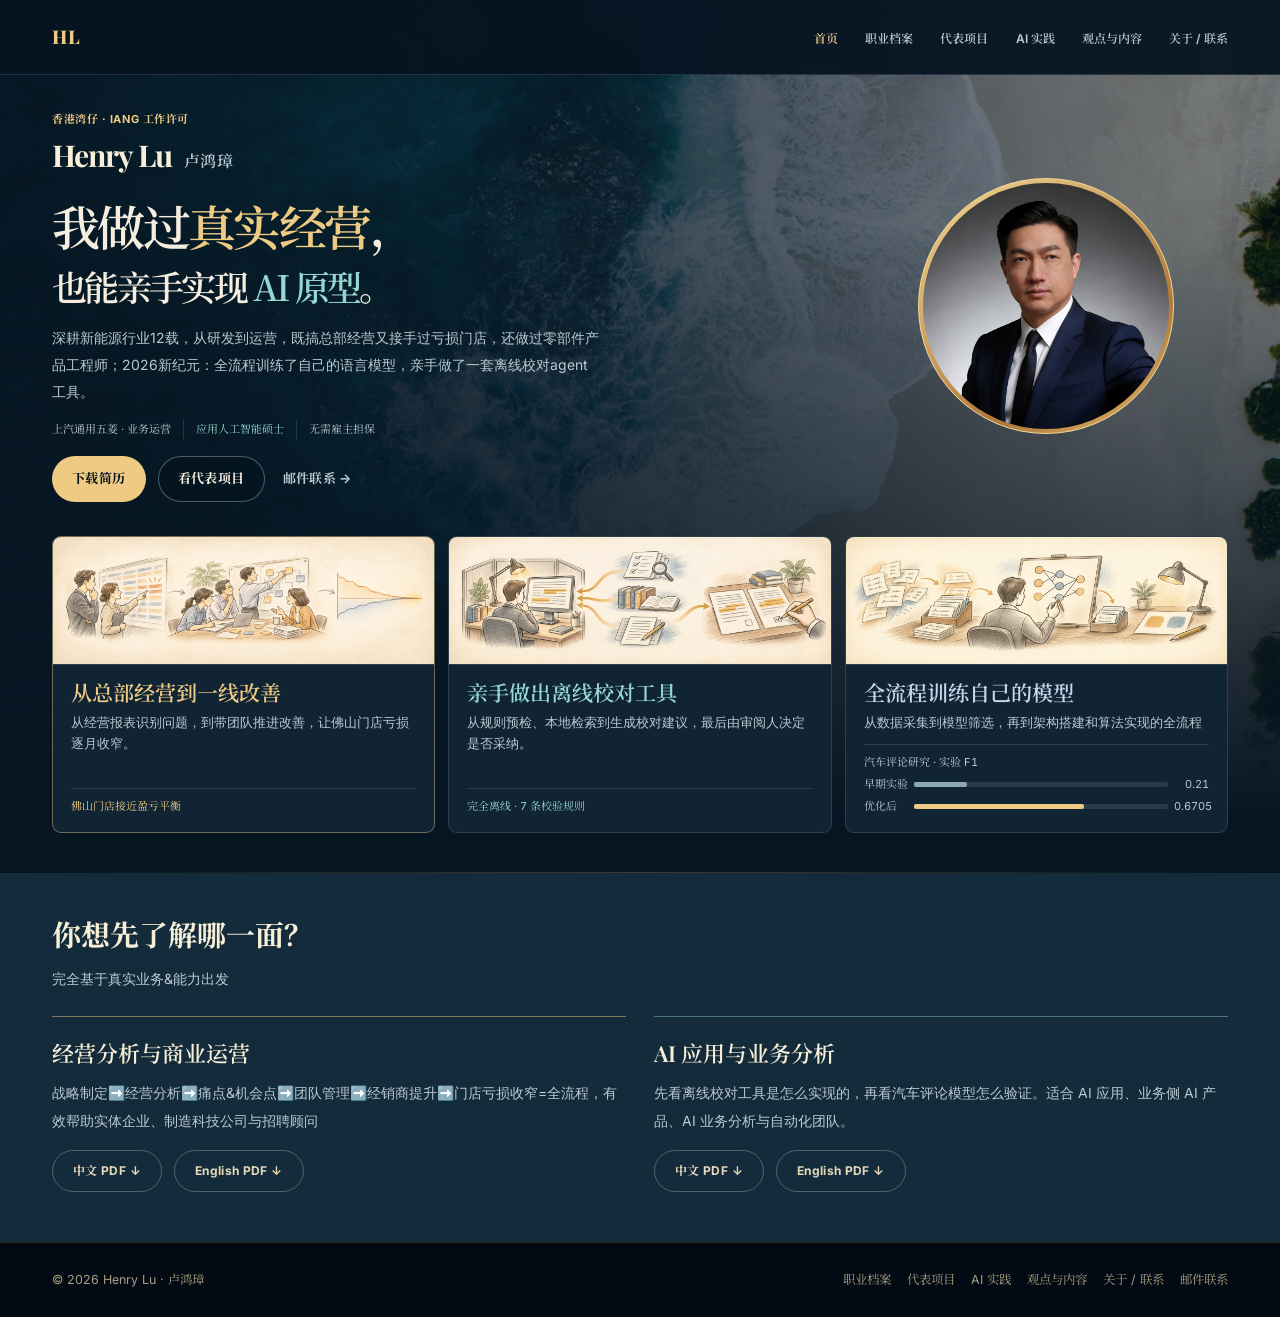
==== commit 139c160c: "语言栏三行展示 + 联系卡片图标化 + 简历同步 + 导航/AI实践收口 - career.html：语言能力改为普通话/英语/粤语三行分述 - about.html：四张联系卡片换为邮箱、电话、Li" ====
--- a/index.html
+++ b/index.html
@@ -6,10 +6,10 @@
   <meta name="viewport" content="width=device-width, initial-scale=1.0">
   <link rel="icon"
     href="data:image/svg+xml,<svg xmlns=%22http://www.w3.org/2000/svg%22 viewBox=%220 0 100 100%22><text y=%22.9em%22 font-size=%2290%22>🌊</text></svg>">
-  <title>Henry Lu | 卢鸿璋</title>
-  <meta name="description" content="Henry Lu / 卢鸿璋：12 年业务运营经验与 Applied AI 硕士训练，在香港寻找业务运营、数字化转型与 AI 落地机会。">
+  <title>卢鸿璋 Henry Lu | 业务经营与 AI 原型</title>
+  <meta name="description" content="我是卢鸿璋。做过门店经营与总部运营，也亲手实现 AI 原型。看代表项目，或按经营分析与 AI 应用两个方向下载中英文简历。">
   <meta property="og:title" content="Henry Lu / 卢鸿璋">
-  <meta property="og:description" content="12 年一线业务操盘经验 × 可验证的 AI 落地能力。">
+  <meta property="og:description" content="做过真实经营，也能亲手实现 AI 原型。">
   <meta property="og:type" content="website">
   <meta property="og:url" content="https://hongzhangxiu.xyz/">
   <meta property="og:image" content="https://hongzhangxiu.xyz/assets/img/photo_hero.png">
@@ -20,6 +20,8 @@
     href="https://fonts.googleapis.com/css2?family=Playfair+Display:wght@500;700;800;900&family=Noto+Serif+SC:wght@400;600;700;900&family=Inter:wght@400;500;600;700&family=DM+Mono&display=swap"
     rel="stylesheet">
   <link rel="stylesheet" href="css/site.css">
+  <link rel="stylesheet" href="css/home-layout-preview.css">
+  <link rel="stylesheet" href="css/home-matrix-preview.css">
 </head>
 
 <body data-page="home">
@@ -27,12 +29,12 @@
     <div class="nav-inner">
       <a href="index.html" class="nav-logo">HL</a>
       <ul class="nav-links">
-        <li><a href="index.html" data-nav="home">首页</a></li>
-        <li><a href="career.html" data-nav="career">职业档案</a></li>
-        <li><a href="projects.html" data-nav="projects">代表案例</a></li>
-        <li><a href="research.html" data-nav="research">AI 落地</a></li>
-        <li><a href="studio.html" data-nav="studio">观点与内容</a></li>
-        <li><a href="about.html" data-nav="about">关于 / 联系</a></li>
+        <li><a href="index.html" data-nav="home" aria-current="page">首页</a></li>
+        <li><a href="career.html" data-nav="career">职业档案</a></li>
+        <li><a href="projects.html" data-nav="projects">代表项目</a></li>
+        <li><a href="research.html" data-nav="research">AI 实践</a></li>
+        <li><a href="studio.html" data-nav="studio">观点与内容</a></li>
+        <li><a href="about.html" data-nav="about">关于 / 联系</a></li>
       </ul>
     </div>
   </nav>
@@ -40,76 +42,100 @@
     <div class="hero-bg"></div>
     <div class="hero-content">
       <div class="hero-text rev">
-        <div class="eyebrow">香港 · 业务运营 · 数字化转型 · AI 落地</div>
+        <div class="eyebrow">香港湾仔 · IANG 工作许可</div>
         <h1 class="hero-name">Henry Lu</h1>
         <div class="hero-cn">卢鸿璋</div>
-        <p class="hero-sub">12 年一线业务操盘，让我先看见问题出在哪里；Applied AI 训练，让我能把解决方案做到可验证、可落地。</p>
+        <p class="hero-sub"><strong class="hero-statement"><span class="statement-business">我做过<span class="business-emphasis">真实经营</span>，</span><span class="statement-build">也能亲手实现<span class="statement-ai"> AI 原型<span class="statement-stop">。</span></span></span></strong>
+          深耕新能源行业12载，从研发到运营，既搞总部经营又接手过亏损门店，还做过零部件产品工程师；2026新纪元：全流程训练了自己的语言模型，亲手做了一套离线校对agent工具。</p>
         <div class="identity-row">
-          <span class="pill">12 年 新能源管理</span><span class="pill cyan">Applied AI</span><span class="pill">香港 · IANG 签证</span><span class="pill" style="border-color:#d4a574;color:#d4a574">求职中 · 欢迎联系</span>
+          <span class="pill">上汽通用五菱 · 业务运营</span>
+          <span class="pill cyan">应用人工智能硕士</span>
+          <span class="pill">无需雇主担保</span>
         </div>
-        <div class="hero-cta"><a class="btn btn-primary" href="assets/docs/卢鸿璋的简历_2026.V4.pdf" download>下载简历 PDF</a><a
-            class="btn btn-ghost" href="mailto:luhenry620@gmail.com">邮件联系</a><a class="btn btn-text"
-            href="mailto:luhenry620@gmail.com?subject=合作咨询">合作咨询 →</a></div>
-        <div class="hero-stats">
-          <div class="stat"><strong>3 个月</strong><span>亏损门店扭亏 · 人效 +85%</span></div>
-          <div class="stat"><strong>300 → 650+</strong><span>两个月直营体系规模化</span></div>
-          <div class="stat"><strong>0.6705</strong><span>ABSA F1 · 五种子验证</span></div>
-        </div>
+        <div class="hero-cta">
+          <a class="btn btn-primary" href="#resumes">下载简历</a>
+          <a class="btn btn-ghost" href="projects.html">看代表项目</a>
+          <a class="btn btn-text" href="mailto:luhenry620@gmail.com">邮件联系 →</a>
+        </div>
+
       </div>
       <div class="hero-photo rev"><img src="assets/img/photo_hero.png" width="1024" height="1365"
-          alt="Henry Lu portrait"></div>
+          alt="卢鸿璋的正式肖像"></div>
+      <div class="hero-stats" aria-label="三项代表经历">
+        <a class="stat stat-operations" href="projects.html#foshan">
+          <div class="matrix-art"><img class="project-thumb" src="assets/img/projects/matrix-operations-sketch.webp" alt="" width="1440" height="480"></div>
+          <div class="matrix-caption">
+            <strong>从总部经营到一线改善</strong>
+            <span>从经营报表识别问题，到带团队推进改善，让佛山门店亏损逐月收窄。</span>
+            <p class="matrix-proof">佛山门店接近盈亏平衡</p>
+          </div>
+        </a>
+        <a class="stat stat-audit" href="projects.html#audit">
+          <div class="matrix-art"><img class="project-thumb" src="assets/img/projects/matrix-audit-sketch.webp" alt="" width="1440" height="480"></div>
+          <div class="matrix-caption">
+            <strong>亲手做出离线校对工具</strong>
+            <span>从规则预检、本地检索到生成校对建议，最后由审阅人决定是否采纳。</span>
+            <p class="matrix-proof">完全离线 · 7 条校验规则</p>
+          </div>
+        </a>
+        <a class="stat stat-language" href="projects.html#absa">
+          <div class="matrix-art"><img class="project-thumb" src="assets/img/projects/matrix-training-sketch.webp" alt="" width="1440" height="480"></div>
+          <div class="matrix-caption">
+            <strong>全流程训练自己的模型</strong>
+            <span>从数据采集到模型筛选，再到架构搭建和算法实现的全流程</span>
+            <div class="training-chart">
+              <p>汽车评论研究 · 实验 F1</p>
+              <dl>
+                <div class="training-result"><dt>早期实验</dt><dd class="training-bar" style="--score:21%" aria-hidden="true"></dd><dd>0.21</dd></div>
+                <div class="training-result"><dt>优化后</dt><dd class="training-bar" style="--score:67.05%" aria-hidden="true"></dd><dd>0.6705</dd></div>
+              </dl>
+            </div>
+          </div>
+        </a>
+      </div>
     </div>
   </section>
   <div class="wave"></div>
-  <section class="section-bg bg-office">
-    <div class="container">
-      <div class="rev">
-        <div class="sec-label">Explore · 从这里了解我</div>
-        <h2 class="sec-title">从业务结果到 AI 落地能力</h2>
-        <p class="sec-desc">职业经历、代表案例、AI 验证与公开表达——帮助招聘方快速判断我能解决什么问题。</p>
-      </div>
-      <div class="portal-grid">
-        <a class="portal-card rev" href="career.html">
-          <div class="portal-num"><span class="open-dot"></span>01 / 香港求职中</div>
-          <h3>职业档案</h3>
-          <p>目标岗位、IANG 工作许可、12 年业务运营经历与可下载简历。</p>
-          <div class="portal-arrow">Enter Career</div>
-        </a>
-        <a class="portal-card rev" href="projects.html">
-          <div class="portal-num">02 / 经营结果</div>
-          <h3>代表案例</h3>
-          <p>佛山门店第 3 个月扭亏、人效 +85%，以及 300→650+ 的组织规模化。</p>
-          <div class="portal-arrow">View Cases</div>
-        </a>
-        <a class="portal-card rev" href="research.html">
-          <div class="portal-num">03 / AI 验证</div>
-          <h3>AI 落地</h3>
-          <p>从评论数据、ABSA 模型到策略输出：F1 0.21→0.6705，五种子验证。</p>
-          <div class="portal-arrow">Explore AI</div>
-        </a>
-        <a class="portal-card rev" href="studio.html">
-          <div class="portal-num">04 / 公开表达</div>
-          <h3>观点与内容</h3>
-          <p>面向非技术管理者的 AI 分享、工作方法与已发布的视频内容。</p>
-          <div class="portal-arrow">Open Studio</div>
-        </a>
-      </div>
+  <section class="section-bg bg-office" id="resumes" aria-labelledby="resume-title">
+    <div class="container">
+      <div class="rev">
+        <h2 class="sec-title" id="resume-title">你想先了解哪一面？</h2>
+        <p class="sec-desc">完全基于真实业务&amp;能力出发</p>
+      </div>
+      <div class="card-grid">
+        <article class="feature-card rev">
+          <h3>经营分析与商业运营</h3>
+          <p>战略制定➡️经营分析➡️痛点&amp;机会点➡️团队管理➡️经销商提升➡️门店亏损收窄=全流程，有效帮助实体企业、制造科技公司与招聘顾问</p>
+          <div class="tags" aria-label="经营分析与商业运营简历下载">
+            <a class="btn btn-ghost" href="assets/docs/current/A_Business_Operations_ZH.pdf" download aria-label="下载经营分析与商业运营中文简历">中文 PDF ↓</a>
+            <a class="btn btn-ghost" href="assets/docs/current/A_Business_Operations_EN.pdf" download aria-label="下载经营分析与商业运营英文简历">English PDF ↓</a>
+          </div>
+        </article>
+        <article class="feature-card rev">
+          <h3>AI 应用与业务分析</h3>
+          <p>先看离线校对工具是怎么实现的，再看汽车评论模型怎么验证。适合 AI 应用、业务侧 AI 产品、AI 业务分析与自动化团队。</p>
+          <div class="tags" aria-label="AI 应用与业务分析简历下载">
+            <a class="btn btn-ghost" href="assets/docs/current/B_AI_Applications_ZH.pdf" download aria-label="下载 AI 应用与业务分析中文简历">中文 PDF ↓</a>
+            <a class="btn btn-ghost" href="assets/docs/current/B_AI_Applications_EN.pdf" download aria-label="下载 AI 应用与业务分析英文简历">English PDF ↓</a>
+          </div>
+        </article>
+      </div>
     </div>
   </section>
   <footer>
     <div class="container footer-inner">
       <div>&copy; 2026 Henry Lu · 卢鸿璋</div>
       <div class="footer-links">
-        <a href="career.html">职业档案</a>
-        <a href="projects.html">代表案例</a>
-        <a href="research.html">AI 落地</a>
-        <a href="studio.html">观点与内容</a>
-        <a href="about.html">关于 / 联系</a>
-        <a href="journey.html">激情燃烧的 3 个月</a>
+        <a href="career.html">职业档案</a>
+        <a href="projects.html">代表项目</a>
+        <a href="research.html">AI 实践</a>
+        <a href="studio.html">观点与内容</a>
+        <a href="about.html">关于 / 联系</a>
+        <a href="mailto:luhenry620@gmail.com">邮件联系</a>
       </div>
     </div>
   </footer>
   <script src="js/site.js"></script>
 </body>
 
-</html>
+</html>
--- a/css/site.css
+++ b/css/site.css
@@ -105,10 +105,10 @@
 body[data-page="studio"] .studio-video-row .media-meta{justify-content:center;margin-top:.35rem}
 body[data-page="studio"] .studio-video-row .media-meta span{font-size:.62rem}
 @media(max-width:900px){body[data-page="studio"] .studio-video-row{grid-template-columns:repeat(3,minmax(0,1fr))!important;max-width:100%}body[data-page="studio"] .phone-shell{max-width:200px}}
-footer{padding:3rem 0;border-top:1px solid var(--border);background:#020b13;color:var(--muted);font-size:.78rem}.footer-inner{display:flex;justify-content:space-between;gap:1rem;flex-wrap:wrap}.footer-links{display:flex;gap:1rem;flex-wrap:wrap}.footer-links a{color:var(--muted)}.footer-links a:hover{color:var(--gold2)}.rev{opacity:0;transform:translateY(18px);transition:opacity .65s ease,transform .65s ease}.rev.in{opacity:1;transform:translateY(0)}body[data-static] .rev,body[data-static] .rev.in{opacity:1;transform:none}
+footer{padding:3rem 0;border-top:1px solid var(--border);background:#020b13;color:var(--muted);font-size:.78rem}.footer-inner{display:flex;justify-content:space-between;gap:1rem;flex-wrap:wrap}.footer-links{display:flex;gap:1rem;flex-wrap:wrap}.footer-links a{color:var(--muted)}.footer-links a:hover{color:var(--gold2)}.rev{opacity:1;transform:none}.js-ready .rev{opacity:0;transform:translateY(18px);transition:opacity .65s ease,transform .65s ease}.js-ready .rev.in{opacity:1;transform:translateY(0)}body[data-static] .rev,body[data-static] .rev.in{opacity:1;transform:none}
 @media(max-width:1080px){.portal-grid{grid-template-columns:repeat(2,minmax(0,1fr))}.hero-stats{grid-template-columns:repeat(2,minmax(0,1fr))}}
 @media(max-width:820px){.wb-step{grid-template-columns:1fr;gap:.75rem}.wb-done-btn{justify-self:end}.nav-inner{padding:0 1rem}.nav-links{gap:.7rem}.nav-links a{font-size:.66rem}.hero-content,.split{grid-template-columns:1fr;text-align:left}.hero-photo{width:min(280px,82vw)}.res-grid,.pipe-steps,.contact-grid{grid-template-columns:repeat(2,minmax(0,1fr))}.portal-grid,.card-grid,body[data-page="career"] .career-intro-grid{grid-template-columns:1fr}.feature-card.wide{grid-column:span 1}.feature-card.has-media.wide{grid-template-columns:1fr}.container{padding:0 1.2rem}.hero-content{padding:7rem 1.2rem 4rem}.hero-name{font-size:clamp(3.4rem,17vw,5rem)}.hero-stats{grid-template-columns:repeat(2,minmax(0,1fr))}section{padding:72px 0}section.section-tight-bottom{padding-top:56px;padding-bottom:28px}section.section-tight-top{padding-top:28px;padding-bottom:56px}.rg,.pipe-step{min-height:8.5rem;padding:1.5rem 1.1rem}.publish-grid{grid-template-columns:repeat(2,minmax(0,1fr))}body[data-page="studio"] .studio-video-row{grid-template-columns:repeat(3,minmax(0,1fr))!important}body[data-page="about"] .profile-facts>div{grid-template-columns:1fr;gap:.25rem}body[data-page="about"] .ai-five-layers{grid-template-columns:repeat(2,minmax(0,1fr))}body[data-page="about"] .ai-five-layers>div{border-bottom:1px solid var(--border)}body[data-page="about"] .ai-five-layers>div:nth-child(2n){border-right:0}body[data-page="about"] .ai-five-layers>div:last-child{border-bottom:0}}
-@media(max-width:520px){.nav{position:absolute}.nav-inner{display:block;height:auto;min-height:58px;padding-top:.65rem;padding-bottom:.65rem}.nav-logo{display:block;padding-top:0}.nav-links{justify-content:flex-start;gap:.35rem .7rem;margin-top:.45rem}.hero-content{padding-top:8.2rem}.hero-cta .btn{width:100%}.hero-cta .btn-text{width:auto}.res-grid,.pipe-steps,.contact-grid,.hero-stats,.publish-grid{grid-template-columns:1fr}.page-hero{margin-top:0}.metric{font-size:2rem}.table{display:block;overflow-x:auto;white-space:nowrap}body[data-page="studio"] .studio-video-row{grid-template-columns:repeat(3,minmax(108px,1fr))!important;min-width:360px}body[data-page="studio"] .phone-shell{max-width:168px}}
+@media(max-width:520px){.nav{position:absolute}.nav-inner{display:block;height:auto;min-height:58px;padding-top:.65rem;padding-bottom:.65rem}.nav-logo{display:block;padding-top:0}.nav-links{display:grid;grid-template-columns:repeat(3,minmax(0,1fr));justify-content:initial;gap:.35rem .5rem;margin-top:.45rem}.nav-links a{display:block;white-space:nowrap}.hero-content{padding-top:8.2rem}.hero-cta .btn{width:100%}.hero-cta .btn-text{width:auto}.res-grid,.pipe-steps,.contact-grid,.hero-stats,.publish-grid{grid-template-columns:1fr}.page-hero{margin-top:0}.page-hero .container{padding-top:7.5rem}.metric{font-size:2rem}.table{display:block;overflow-x:auto;white-space:nowrap}body[data-page="studio"] .studio-video-row{grid-template-columns:repeat(3,minmax(108px,1fr))!important;min-width:360px}body[data-page="studio"] .phone-shell{max-width:168px}}
 body[data-page="studio"] .studio-video-strip{display:flex;flex-direction:row;flex-wrap:nowrap;justify-content:center;align-items:flex-start;gap:clamp(.85rem,2.5vw,2rem);width:100%;max-width:100%;margin-top:1.5rem;padding:0 .25rem 1rem;overflow-x:auto;overflow-y:visible;-webkit-overflow-scrolling:touch}
 body[data-page="studio"] .studio-phone-card{flex:0 0 auto;width:clamp(132px,15vw,200px);text-align:center;text-decoration:none;color:inherit;opacity:1;transform:none;transition:transform .25s ease}
 body[data-page="studio"] .studio-phone-card:hover{transform:translateY(-4px)}
--- a/css/home-layout-preview.css
+++ b/css/home-layout-preview.css
@@ -0,0 +1,18 @@
+/* Layout study: original palette, imagery and wording. */
+.nav-inner,.container,.hero-content{max-width:1240px}
+.nav-inner{height:74px}.nav-links{gap:1.7rem}
+.hero{min-height:0;padding:0}.hero-content{padding:148px 32px 48px;grid-template-columns:minmax(0,1.5fr) minmax(0,1fr);gap:56px 76px;align-items:center}
+.eyebrow{margin-bottom:26px;font-size:12px;letter-spacing:.1em}
+.hero-name{font-size:clamp(64px,6.6vw,94px);font-weight:700;line-height:1.05;letter-spacing:-.045em;text-shadow:none}
+.hero-cn{font-size:32px;font-weight:600;letter-spacing:.15em;margin:12px 0 30px}
+.hero-sub{font-family:Inter,'Microsoft YaHei',sans-serif;font-size:15px;line-height:1.95;max-width:560px;margin-bottom:22px}
+.hero-sub strong{display:inline-block;font-family:'Noto Serif SC',serif;font-size:23px;font-weight:600;line-height:1.7;color:var(--sand);margin-bottom:12px}
+.identity-row{gap:8px 16px;margin-bottom:28px}.pill{border:0;border-radius:0;padding:0;background:none;font-size:11px}.pill+.pill{border-left:1px solid var(--border);padding-left:16px}
+.hero-cta{margin:0;gap:12px}.btn{min-height:46px;padding:10px 24px;font-size:13px}.btn-text{padding-inline:8px}
+.hero-photo{width:360px;max-width:100%;padding:5px;box-shadow:none;justify-self:center}.hero-photo::after{inset:-14px}
+.hero-stats{grid-column:1/-1;display:grid;grid-template-columns:1.2fr 1.2fr 1fr;gap:0;border-top:1px solid var(--border);padding-top:26px;margin:0}
+.stat{border:0;border-radius:0;background:none;backdrop-filter:none;padding:4px 34px;display:flex;flex-direction:column;gap:10px}.stat:first-child{padding-left:0}.stat+.stat{border-left:1px solid var(--border)}.stat strong{font-size:29px;line-height:1.3;font-weight:500}.stat span{font-family:Inter,'Microsoft YaHei',sans-serif;font-size:12px;letter-spacing:0;margin:0;color:var(--sand3)}.stat:hover{background:rgba(240,199,102,.04)}
+#resumes{padding:76px 0 80px;scroll-margin-top:74px}#resumes .container{display:grid;grid-template-columns: .85fr 1.6fr;gap:80px;align-items:start}.sec-title{font-size:31px;line-height:1.55;max-width:280px}.sec-desc{font-family:Inter,'Microsoft YaHei',sans-serif;font-size:14px;line-height:1.9;margin-top:20px;max-width:290px}.card-grid{display:flex;flex-direction:column;gap:32px}.feature-card{border:0;border-radius:0;background:none;backdrop-filter:none;padding:0 0 32px;border-bottom:1px solid var(--border)}.feature-card:last-child{padding-bottom:0;border-bottom:0}.feature-card h3{font-size:23px;font-weight:600;margin-bottom:14px}.feature-card p{font-family:Inter,'Microsoft YaHei',sans-serif;font-size:14px;line-height:1.95;max-width:600px}.tags{margin-top:22px;gap:12px}.tags .btn{padding:8px 20px;min-height:42px;font-size:12px}footer{padding:26px 0}.rev{opacity:1!important;transform:none!important}a:focus-visible{outline:2px solid var(--cyan);outline-offset:5px}
+@media(max-width:900px) and (min-width:601px){.hero-content{gap:40px;padding-top:125px}.hero-name{font-size:64px}.hero-sub strong{font-size:19px}.hero-photo{width:270px}#resumes .container{gap:35px;grid-template-columns:1fr 1.6fr}.nav-links{gap:14px}.nav-links a{font-size:11px}}
+@media(max-width:600px){.nav{position:relative}.nav-inner{height:auto;min-height:0;display:flex;align-items:center;gap:22px;padding:17px 22px}.nav-logo{font-size:25px;margin:0}.nav-links{display:grid;grid-template-columns:repeat(3,auto);margin:0;gap:8px 16px}.nav-links a{font-size:10px;letter-spacing:0}.hero-content{padding:36px 22px 32px;grid-template-columns:minmax(0,1fr) 108px;gap:0 16px}.hero-text{display:contents}.eyebrow{grid-column:1/-1;font-size:10px;margin-bottom:26px}.hero-name{grid-column:1;grid-row:2;font-size:47px;white-space:nowrap;align-self:end}.hero-cn{grid-column:1;grid-row:3;font-size:26px;margin:9px 0 0;align-self:start}.hero-photo{grid-column:2;grid-row:2/4;width:106px;aspect-ratio:1;margin:0;padding:3px}.hero-photo::after{inset:-6px}.hero-sub{grid-column:1/-1;margin:30px 0 20px;font-size:14px;line-height:1.95}.hero-sub strong{font-size:20px;line-height:1.7;margin-bottom:12px;max-width:310px}.identity-row{grid-column:1/-1;gap:8px 10px;margin-bottom:24px}.pill{font-size:10px}.pill+.pill{padding-left:10px}.hero-cta{grid-column:1/-1;gap:10px}.hero-cta .btn{width:auto;min-height:46px;padding:10px 18px;font-size:12px}.hero-cta .btn-text{padding:10px 0}.hero-stats{grid-column:1/-1;grid-template-columns:1fr;margin-top:30px;padding-top:0}.stat,.stat:first-child{padding:18px 0;flex-direction:row;align-items:center;justify-content:space-between;gap:14px}.stat+.stat{border-left:0;border-top:1px solid var(--border)}.stat strong{font-size:24px;flex-shrink:0}.stat span{font-size:11px;text-align:right}#resumes{padding:40px 0 48px;scroll-margin-top:0}#resumes .container{display:block;padding:0 22px}.sec-title{font-size:27px;max-width:none}.sec-desc{font-size:13px;max-width:none;margin:14px 0 32px}.card-grid{gap:28px}.feature-card{padding-bottom:28px}.feature-card h3{font-size:21px}.feature-card p{font-size:13px}.footer-inner{gap:18px}footer .container{padding-inline:22px}.footer-links{gap:12px}}
+@media(prefers-reduced-motion:reduce){html{scroll-behavior:auto}*{transition:none!important}}
--- a/css/home-matrix-preview.css
+++ b/css/home-matrix-preview.css
@@ -0,0 +1,237 @@
+@import url('./ocean-theme.css');
+
+/* Matrix layout shared by the homepage and its local preview. */
+:root {
+  --matrix-paper: var(--ocean-paper);
+  --matrix-muted: var(--ocean-muted);
+  --matrix-line: var(--ocean-line);
+  --matrix-gold: var(--ocean-gold);
+  --matrix-aqua: var(--ocean-aqua);
+}
+
+.nav { background: #071522f2; border-color: var(--matrix-line); }
+.nav-links a { color: var(--matrix-muted); letter-spacing: 0; }
+.nav-links a.active, .nav-links a:hover, .nav-logo { color: var(--matrix-gold); }
+.hero { background: var(--ocean-deep); }
+.hero-bg { transform: none; background-position: center 43%; }
+.hero-bg::after {
+  background: linear-gradient(180deg, #07152215 26%, #071522 94%),
+    linear-gradient(90deg, #071522f0 4%, #071522c4 44%, #07152265 100%);
+}
+.hero-content {
+  grid-template-columns: minmax(0, 1fr) minmax(200px, .48fr);
+  gap: 34px clamp(30px, 4vw, 66px);
+  padding-block: 110px 39px;
+}
+.hero-text {
+  display: grid;
+  grid-template-columns: max-content 1fr;
+  align-items: baseline;
+  column-gap: 12px;
+}
+.hero-text .eyebrow {
+  grid-column: 1/-1;
+  margin-bottom: 8px;
+  font-size: 11px;
+  color: var(--matrix-gold);
+  letter-spacing: .05em;
+}
+.hero-name { font-size: 30px; line-height: 1.2; letter-spacing: -.035em; }
+.hero-cn { font-size: 16px; letter-spacing: .04em; margin: 0; color: var(--matrix-muted); }
+.hero-sub {
+  grid-column: 1/-1;
+  max-width: 550px;
+  margin: 21px 0 14px;
+  font-size: 14px;
+  color: var(--matrix-muted);
+  text-wrap: pretty;
+}
+.hero-sub .hero-statement {
+  display: block;
+  max-width: none;
+  margin-bottom: 15px;
+  color: var(--matrix-paper);
+  font-size: clamp(35px, 3.75vw, 55px);
+  font-weight: 600;
+  line-height: 1.27;
+  letter-spacing: -.055em;
+}
+.statement-business, .statement-build { display: block; }
+.business-emphasis { color: var(--matrix-gold); }
+.statement-build { font-size: .73em; margin-top: 7px; }
+.statement-ai { color: var(--matrix-aqua); white-space: nowrap; }
+.statement-stop { color: var(--matrix-paper); }
+.identity-row { grid-column: 1/-1; margin-bottom: 17px; gap: 7px 12px; }
+.pill { color: var(--matrix-muted); }
+.pill.cyan { color: var(--matrix-aqua); }
+.pill + .pill { padding-left: 12px; border-color: var(--matrix-line); }
+.hero-cta { grid-column: 1/-1; }
+.hero-cta .btn { padding-inline: 19px; }
+.hero-cta .btn-primary { background: var(--matrix-gold); }
+.hero-cta .btn-ghost { border-color: #a7bbc16e; color: var(--matrix-paper); }
+.hero-cta .btn-text { padding-inline: 5px; color: var(--matrix-muted); }
+.hero-photo {
+  width: clamp(194px, 20vw, 272px);
+  padding: 4px;
+  border: 1px solid #f3d897;
+  background: linear-gradient(145deg, #f4d793, #ae783a 70%, #e8bc70);
+}
+.hero-photo::after { display: none; }
+.hero-photo img { object-position: 50% 32%; border: 0; }
+
+.hero-stats {
+  grid-template-columns: repeat(3, minmax(0, 1fr));
+  gap: 13px;
+  padding: 0;
+  border: 0;
+}
+.hero-stats .stat {
+  --art-accent: var(--matrix-aqua);
+  display: grid;
+  grid-template-columns: minmax(0, 1fr);
+  grid-template-rows: auto 1fr;
+  align-items: stretch;
+  gap: 0;
+  padding: 0;
+  border: 1px solid var(--matrix-line);
+  border-radius: 9px;
+  overflow: hidden;
+  background: var(--ocean-panel);
+}
+.hero-stats .stat-operations {
+  --art-accent: var(--matrix-gold);
+  border-color: #efca836b;
+}
+.hero-stats .stat-language {
+  --art-accent: #c2d7e9;
+}
+.matrix-art {
+  min-width: 0;
+  aspect-ratio: 3 / 1;
+  background: var(--ocean-sketch);
+  overflow: hidden;
+}
+.project-thumb { width: 100%; height: auto; display: block; }
+.matrix-caption {
+  display: flex;
+  flex-direction: column;
+  padding: 13px 18px 16px;
+  border-top: 1px solid var(--matrix-line);
+}
+.matrix-caption strong {
+  font-family: 'Playfair Display', 'Noto Serif SC', Georgia, serif;
+  font-weight: 600;
+  font-size: clamp(18px, 1.65vw, 24px);
+  line-height: 1.35;
+  text-wrap: balance;
+  color: var(--art-accent);
+}
+.matrix-caption span {
+  margin-top: 6px;
+  font-size: 13px;
+  line-height: 1.55;
+  text-transform: none;
+  color: var(--matrix-muted);
+}
+.matrix-caption > span { margin-bottom: 11px; }
+.matrix-proof, .training-chart {
+  margin-top: auto;
+  padding-top: 8px;
+  border-top: 1px solid var(--matrix-line);
+  color: var(--matrix-muted);
+  font-size: 11px;
+  font-variant-numeric: tabular-nums;
+}
+.matrix-proof { color: var(--art-accent); }
+.training-chart dl { display: grid; gap: 3px; margin-top: 3px; }
+.training-result {
+  display: grid;
+  grid-template-columns: 4em minmax(0, 1fr) 5ch;
+  align-items: center;
+  gap: 6px;
+}
+.training-result dd:last-child { text-align: right; }
+.training-bar { height: 5px; background: #a7bbc126; border-radius: 2px; }
+.training-bar::before {
+  content: '';
+  display: block;
+  width: var(--score);
+  height: 100%;
+  background: #8eaab7;
+  border-radius: inherit;
+}
+.training-result:last-child .training-bar::before { background: var(--matrix-gold); }
+.hero-stats .stat:hover, .hero-stats .stat:focus-visible { border-color: var(--art-accent); }
+.hero-stats .stat:focus-visible { outline-offset: -3px; }
+
+#resumes {
+  padding-block: 39px 50px;
+  scroll-margin-top: 74px;
+  background: var(--ocean-raised);
+}
+#resumes::before, #resumes::after { content: none; }
+#resumes .container { display: block; }
+#resumes .sec-title { font-size: 29px; max-width: none; }
+#resumes .sec-desc { margin: 9px 0 23px; max-width: none; color: var(--matrix-muted); }
+#resumes .card-grid {
+  display: grid;
+  grid-template-columns: repeat(2, minmax(0, 1fr));
+  gap: 28px;
+}
+#resumes .feature-card {
+  display: flex;
+  flex-direction: column;
+  padding: 17px 0 0;
+  border: 0;
+  border-top: 1px solid #efca8380;
+}
+#resumes .feature-card:last-child { border-top-color: #94d7d16e; }
+#resumes .feature-card h3 { font-size: 22px; margin-bottom: 7px; }
+#resumes .feature-card p { color: var(--matrix-muted); }
+#resumes .tags { padding-top: 16px; margin-top: auto; }
+#resumes .tags .btn { border-color: #a7bbc163; background: transparent; }
+#resumes .tags .btn:hover { border-color: var(--matrix-gold); }
+
+@media (max-width: 820px) {
+  .hero-content { padding-block-start: 102px; gap: 25px; }
+  .hero-photo { width: 183px; }
+  .hero-sub .hero-statement { font-size: clamp(29px, 4.5vw, 39px); }
+  .hero-stats { gap: 10px; }
+  .matrix-caption { padding-inline: 12px; }
+}
+
+@media (max-width: 600px) {
+  .nav-inner { padding-block: 12px; }
+  .nav-links { gap: 2px 10px; }
+  .nav-links a { display: block; padding-block: 5px; }
+  .hero-content {
+    grid-template-columns: minmax(0, 1fr) 76px;
+    gap: 0 10px;
+    padding: 23px 20px 26px;
+  }
+  .hero-text { display: contents; }
+  .hero-text .eyebrow { grid-column: 1; margin: 4px 0 5px; font-size: 10px; }
+  .hero-name { align-self: center; font-size: 28px; }
+  .hero-cn { font-size: 14px; }
+  .hero-photo { grid-row: 1/4; width: 72px; padding: 2px; }
+  .hero-sub { margin: 19px 0 12px; font-size: 13px; line-height: 1.78; }
+  .hero-sub .hero-statement { margin-bottom: 12px; font-size: clamp(28px, 8.4vw, 41px); }
+  .statement-build { font-size: .82em; margin-top: 5px; }
+  .identity-row { margin-bottom: 14px; gap: 4px 8px; }
+  .pill { font-size: 10px; }
+  .pill + .pill { padding-left: 8px; }
+  .hero-cta { gap: 8px; }
+  .hero-cta .btn { padding-inline: 12px; min-height: 43px; }
+  .hero-cta .btn-text { padding-inline: 3px; }
+  .hero-stats {
+    margin-top: 19px;
+    grid-template-columns: 1fr;
+  }
+  .matrix-caption { padding: 11px 14px 13px; }
+  .matrix-caption strong { font-size: 21px; }
+  .matrix-caption span { margin-top: 4px; text-align: left; }
+  #resumes { padding-block: 29px 34px; scroll-margin-top: 0; }
+  #resumes .sec-title { font-size: 25px; }
+  #resumes .card-grid { grid-template-columns: 1fr; gap: 20px; }
+  #resumes .feature-card h3 { font-size: 21px; }
+}
